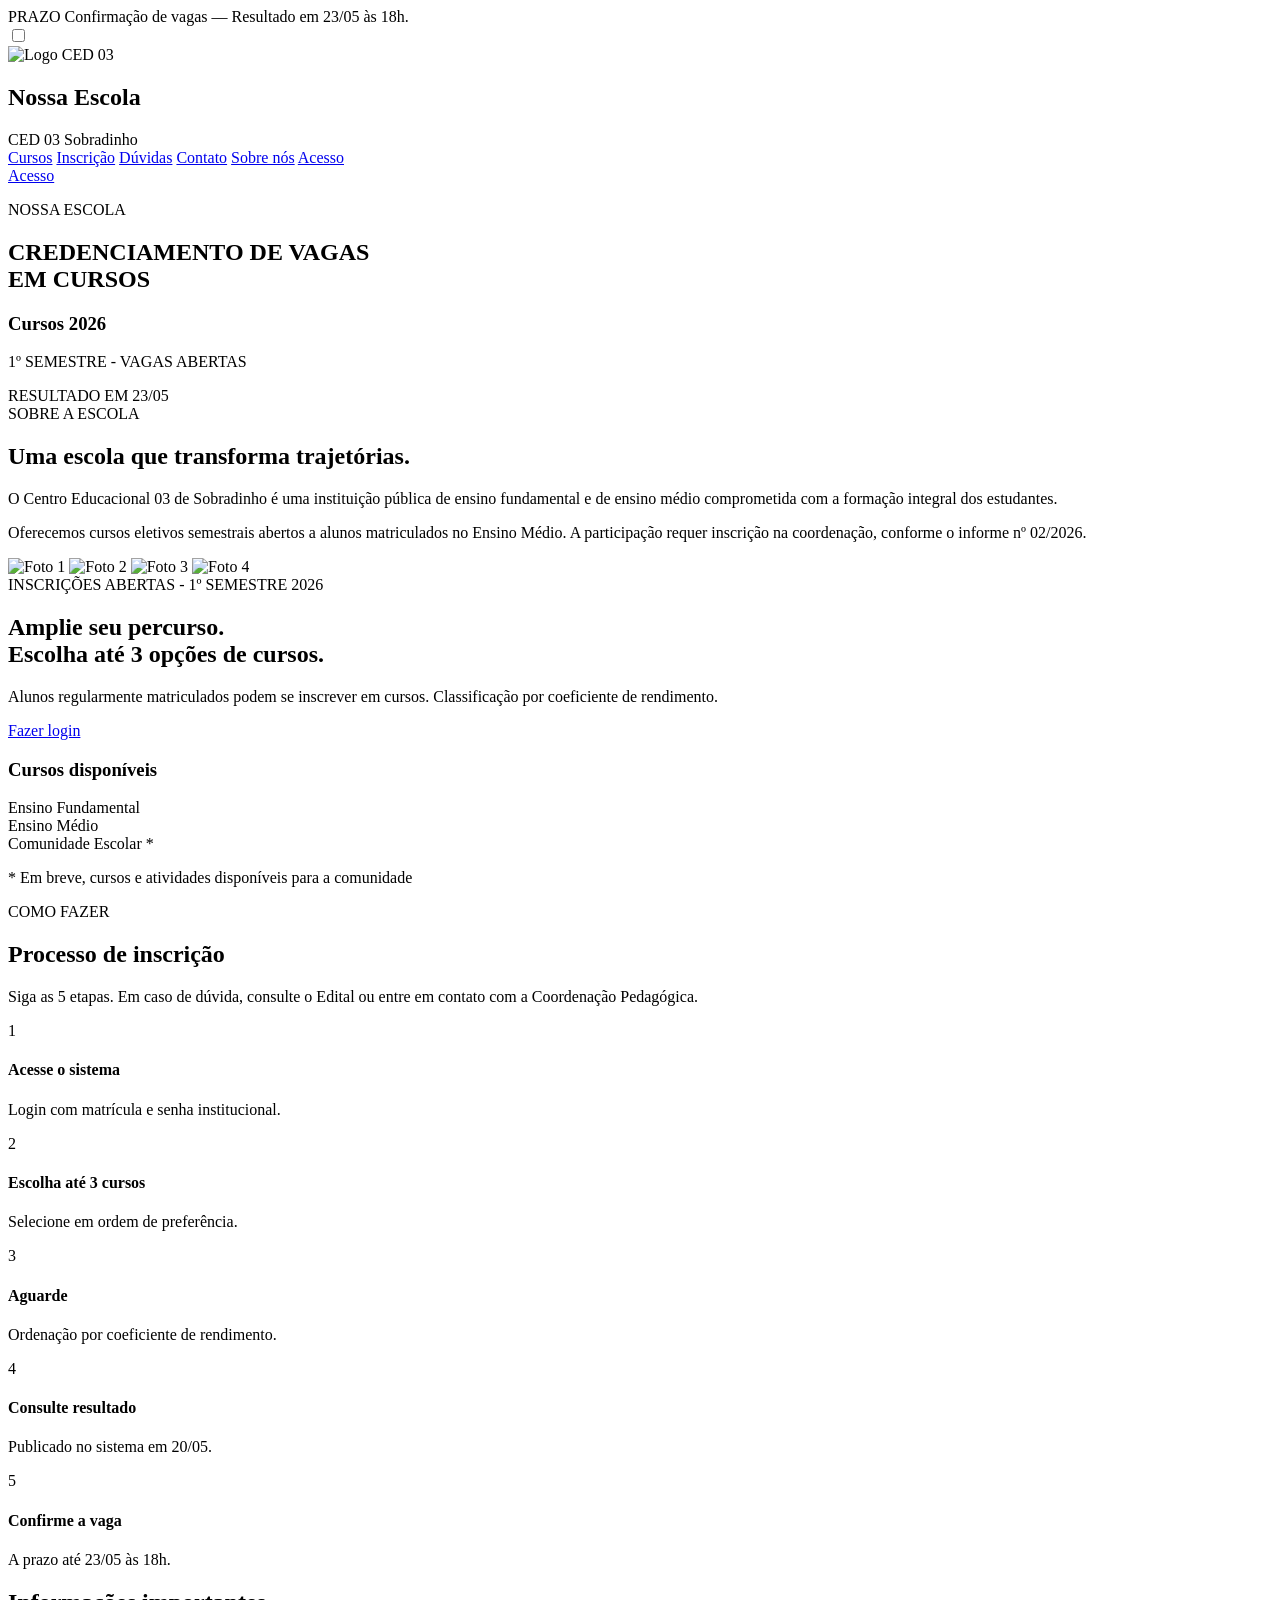
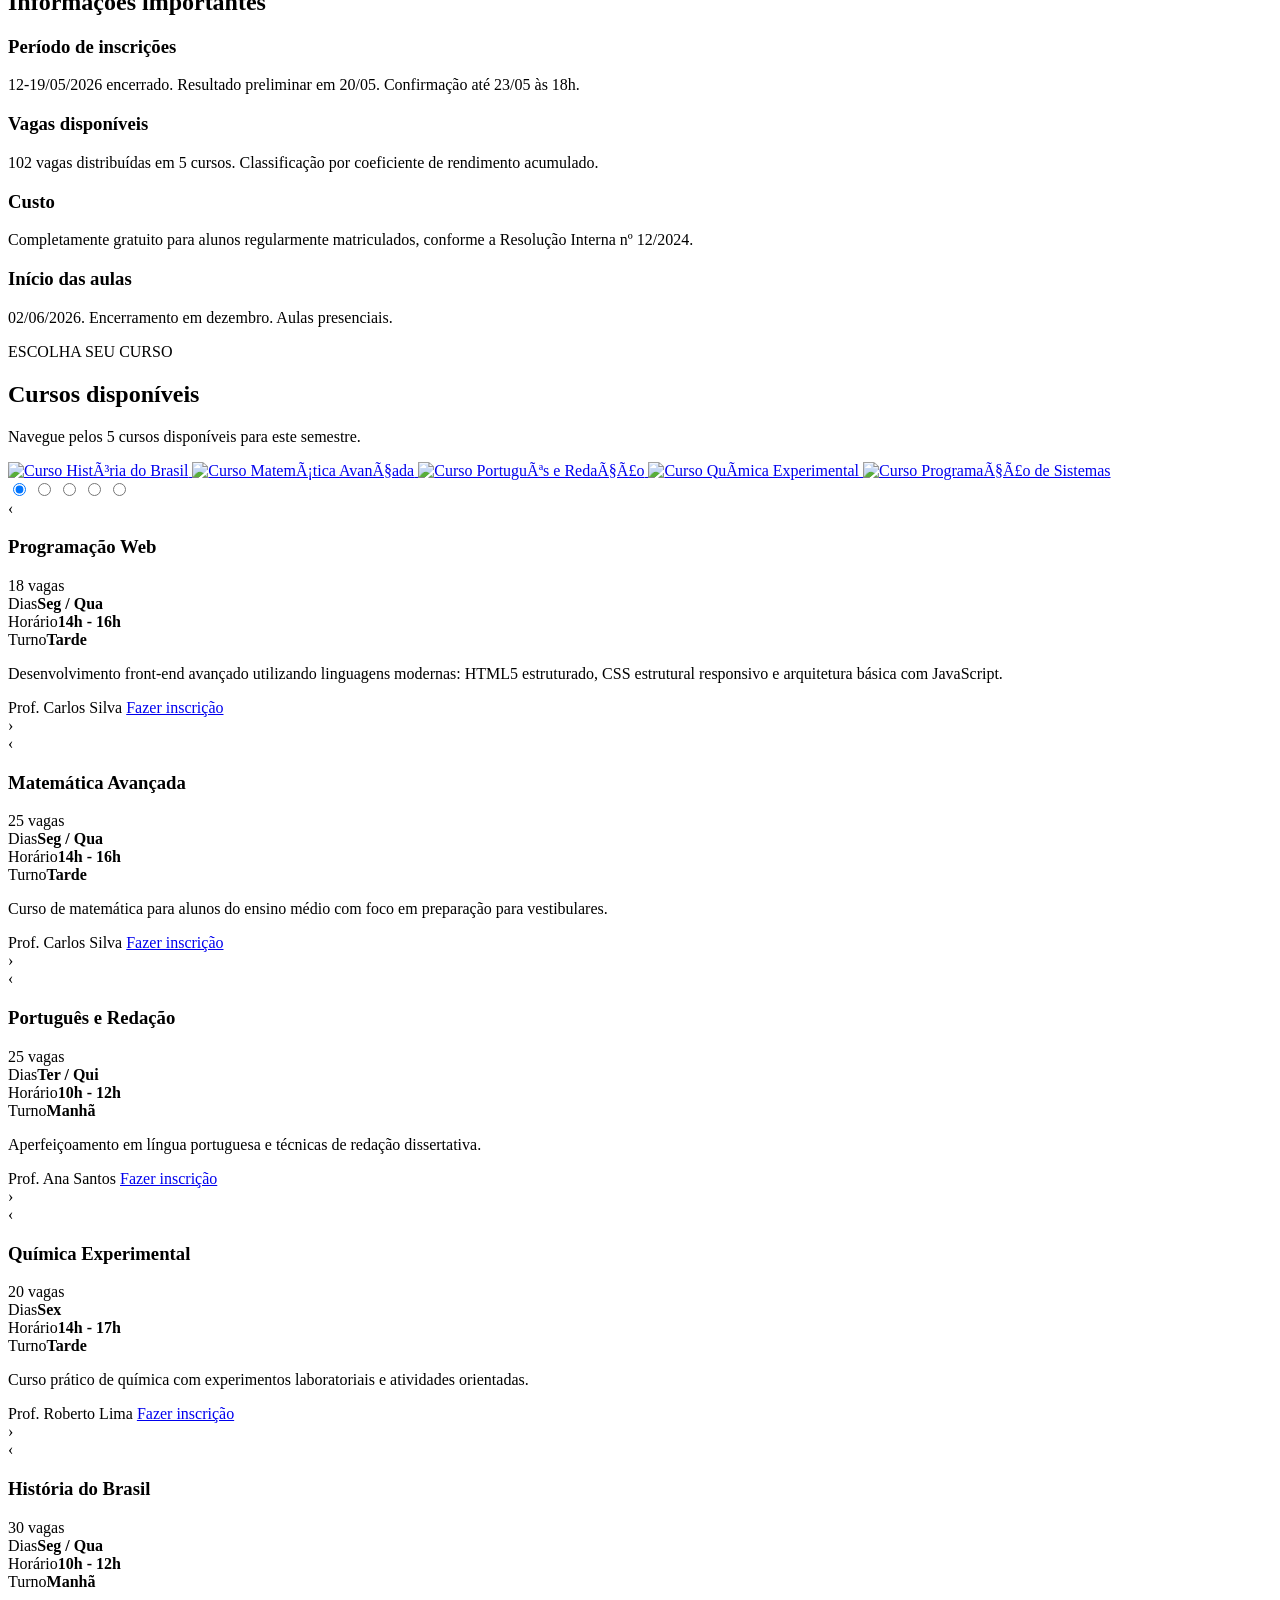
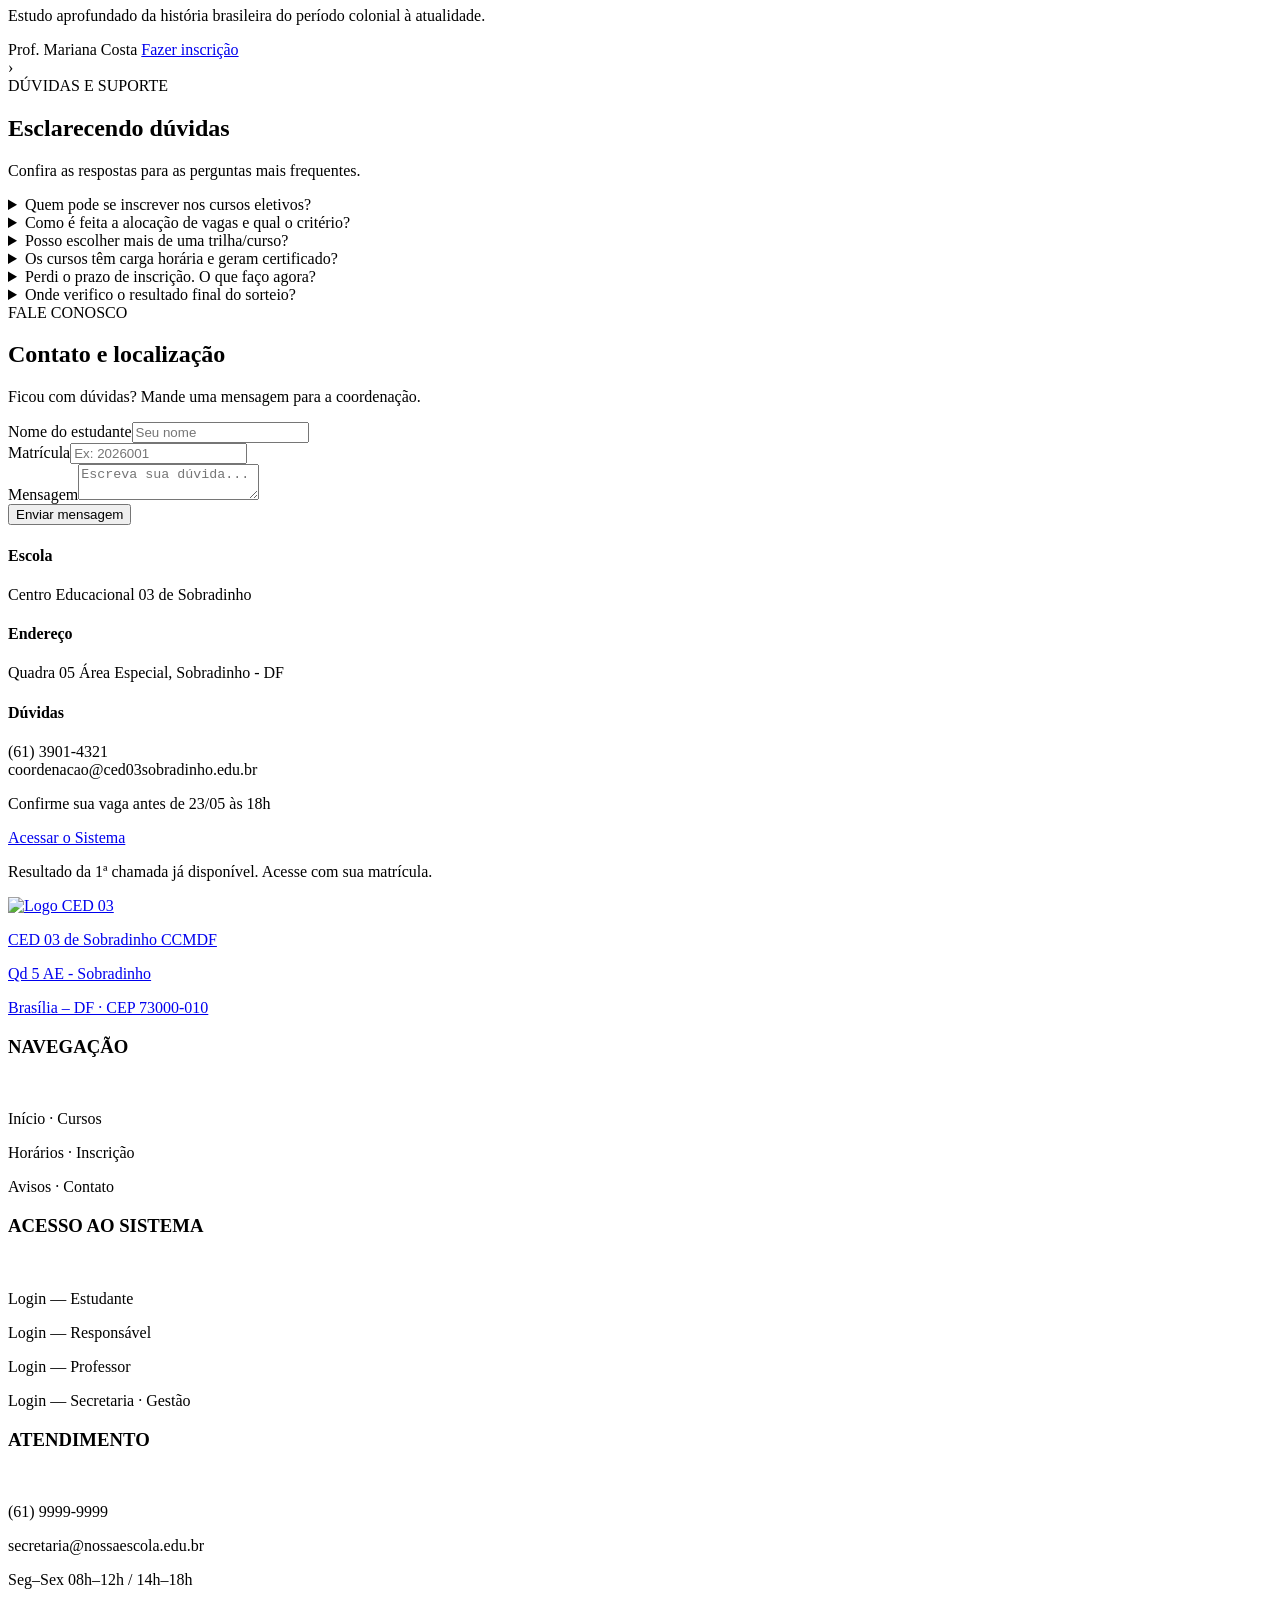
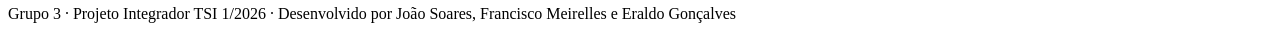
==== index.html @ 94542deb "Add files via upload" ====
<!DOCTYPE html>
<html lang="pt-br">
<head>
    <meta charset="UTF-8">
    <meta name="viewport" content="width=device-width, initial-scale=1.0">
    <meta name="author" content="PI 2026 - GRUPO 03">
    <meta name="description"  content="Sistema de gerenciamento de vagas e cursos">
    <title>Nossa Escola</title>
    <link rel="stylesheet" href="css/style.css">
    
</head>

<body>
    <div id="alerta-topo">
        <span class="aviso-prazo">PRAZO</span>
        <span class="texto-alerta">Confirmação de vagas — Resultado em 23/05 às 18h.</span>
    </div>

    <header>
        <nav class="nav-principal">
            <input type="checkbox" id="check-menu" class="menu-check">
            <div class="logo">
                <img src="IMG/LOGO.png" alt="Logo CED 03" class="logo-img">
                <div class="logo-texto">
                    <h1>Nossa Escola</h1>
                    <span>CED 03 Sobradinho</span>
                </div>
            </div>
            <div id="menu-principal" class="menu">
                <a href="#cursos">Cursos</a>
                <a href="#inscricao">Inscrição</a>
                <a href="#duvidas">Dúvidas</a>
                <a href="#contato">Contato</a>
                <a href="#sobre">Sobre nós</a>
                <a href="login.html" class="btn btn-primario btn-acesso-mobile">Acesso</a>
            </div>
            <div class="acoes-menu">
                <a href="login.html" class="btn btn-primario btn-acesso">Acesso</a>
                <label for="check-menu" id="botao-menu" aria-label="Abrir menu"><span></span></label>
            </div>
        </nav>
    </header>

    <section id="hero">
        <div class="container text-center">
            <p class="hero-subtitulo">NOSSA ESCOLA</p>
            <h2 class="hero-titulo">CREDENCIAMENTO DE VAGAS<br>EM CURSOS</h2>
            <div class="hero-card">
                <h3>Cursos 2026</h3>
                <p>1º SEMESTRE - VAGAS ABERTAS</p>
                <span class="hero-card-destaque">RESULTADO EM 23/05</span>
            </div>
        </div>
    </section>

    <main id="sobre" class="secao-padrao">
        <div class="container sobre-container">
            <div class="sobre-texto">
                <span class="tagline-azul">SOBRE A ESCOLA</span>
                <h2 class="titulo-secao">Uma escola que transforma <span class="azul-titulo">trajetórias.</span></h2>
                <p class="subtexto-secao">
                    O Centro Educacional 03 de Sobradinho é uma instituição pública de ensino fundamental 
                    e de ensino médio comprometida com a formação integral dos estudantes.
                </p>
                <p class="subtexto-secao">
                    Oferecemos cursos eletivos semestrais abertos a alunos matriculados no Ensino Médio. 
                    A participação requer inscrição na coordenação, conforme o informe nº 02/2026.
                </p>
            </div>
            <div class="sobre-carrossel">
                <div class="carrossel-container">
                    <img src="IMG/MAIN-1.jpg" alt="Foto 1" class="carrossel-foto ativo">
                    <img src="IMG/MAIN-2.jpg" alt="Foto 2" class="carrossel-foto">
                    <img src="IMG/MAIN-3.jpg" alt="Foto 3" class="carrossel-foto">
                    <img src="IMG/MAIN-4.jpg" alt="Foto 4" class="carrossel-foto">
                </div>
            </div>
        </div>
    </main>

   <section id="inscricao" class="secao-padrao inscricao-bloco">
        <div class="container text-center">
            
            <span class="tagline-centro">INSCRIÇÕES ABERTAS - 1º SEMESTRE 2026</span>
            <h2 class="titulo-secao">Amplie seu <span class="azul-titulo">percurso.</span><br>Escolha até 3 opções de cursos.</h2>
            <p class="subtexto-secao inscricao-texto">Alunos regularmente matriculados podem se inscrever em cursos. Classificação por coeficiente de rendimento.</p>
            
            <a href="login.html" class="btn btn-primario btn-chamada">Fazer login</a>

            <h3 class="titulo-menor">Cursos disponíveis</h3>

            <div class="mini-cursos">
                <article class="mini-card">
                    <span>Ensino Fundamental</span>
                    <img src="IMG/icon-livro-dark.svg" alt="">
                </article>
                <article class="mini-card">
                    <span>Ensino Médio</span>
                    <img src="IMG/icon-atomo-dark.svg" alt="">
                </article>
                <article class="mini-card">
                    <span>Comunidade Escolar *</span>
                    <img src="IMG/icon-grupo-dark.svg" alt="">
                </article>
            </div>

            <p class="nota-mini">* Em breve, cursos e atividades disponíveis para a comunidade</p>
        </div>
    </section>

    <section class="secao-padrao processo-bloco">
        <div class="container">
            <span class="tagline-azul">COMO FAZER</span>
            <h2 class="titulo-secao">Processo de <span class="azul-titulo">inscrição</span></h2>
            <p class="subtexto-secao processo-texto">Siga as 5 etapas. Em caso de dúvida, consulte o Edital ou entre em contato com a Coordenação Pedagógica.</p>

            <div class="grid-cards cards-esquerda">
                <div class="card-padrao">
                    <div class="numero-passo">1</div>
                    <h4>Acesse o sistema</h4>
                    <p>Login com matrícula e senha institucional.</p>
                </div>
                
                <div class="card-padrao">
                    <div class="numero-passo">2</div>
                    <h4>Escolha até 3 cursos</h4>
                    <p>Selecione em ordem de preferência.</p>
                </div>
                
                <div class="card-padrao">
                    <div class="numero-passo">3</div>
                    <h4>Aguarde</h4>
                    <p>Ordenação por coeficiente de rendimento.</p>
                </div>
                
                <div class="card-padrao">
                    <div class="numero-passo">4</div>
                    <h4>Consulte resultado</h4>
                    <p>Publicado no sistema em 20/05.</p>
                </div>
                
                <div class="card-padrao passo-destaque">
                    <div class="numero-passo">5</div>
                    <h4>Confirme a vaga</h4>
                    <p>A prazo até 23/05 às 18h.</p>
                </div>
            </div>
        </div>
    </section>

    <section class="info-importante">
        <div class="container">
            <h2 class="titulo-info">Informações importantes</h2>
            <div class="info-grid">
                <article class="info-card">
                    <h3>Período de inscrições</h3>
                    <p>12-19/05/2026 encerrado. Resultado preliminar em 20/05. Confirmação até 23/05 às 18h.</p>
                </article>
                <article class="info-card">
                    <h3>Vagas disponíveis</h3>
                    <p>102 vagas distribuídas em 5 cursos. Classificação por coeficiente de rendimento acumulado.</p>
                </article>
                <article class="info-card">
                    <h3>Custo</h3>
                    <p>Completamente gratuito para alunos regularmente matriculados, conforme a Resolução Interna nº 12/2024.</p>
                </article>
                <article class="info-card">
                    <h3>Início das aulas</h3>
                    <p>02/06/2026. Encerramento em dezembro. Aulas presenciais.</p>
                </article>
            </div>
        </div>
    </section>

    <section id="cursos" class="secao-padrao">
        <div class="container">
            <span class="tagline-azul">ESCOLHA SEU CURSO</span>
            <h2 class="titulo-secao">Cursos <span class="azul-titulo">disponíveis</span></h2>
            <p class="subtexto-secao">Navegue pelos 5 cursos disponíveis para este semestre.</p>

            <div class="cursos-vitrine" aria-label="Cursos disponÃ­veis">
                <a class="curso-vitrine-card" href="login.html" aria-label="Inscrever-se em HistÃ³ria do Brasil">
                    <img src="IMG/curso1-m2.png" alt="Curso HistÃ³ria do Brasil">
                </a>
                <a class="curso-vitrine-card" href="login.html" aria-label="Inscrever-se em MatemÃ¡tica AvanÃ§ada">
                    <img src="IMG/curso2-m2.png" alt="Curso MatemÃ¡tica AvanÃ§ada">
                </a>
                <a class="curso-vitrine-card" href="login.html" aria-label="Inscrever-se em PortuguÃªs e RedaÃ§Ã£o">
                    <img src="IMG/curso3-m2.png" alt="Curso PortuguÃªs e RedaÃ§Ã£o">
                </a>
                <a class="curso-vitrine-card" href="login.html" aria-label="Inscrever-se em QuÃ­mica Experimental">
                    <img src="IMG/curso4-m2.png" alt="Curso QuÃ­mica Experimental">
                </a>
                <a class="curso-vitrine-card" href="login.html" aria-label="Inscrever-se em ProgramaÃ§Ã£o de Sistemas">
                    <img src="IMG/curso5-m2.png" alt="Curso ProgramaÃ§Ã£o de Sistemas">
                </a>
            </div>

            <div class="css-carousel">
                <input type="radio" name="slider" id="slide-1" checked>
                <input type="radio" name="slider" id="slide-2">
                <input type="radio" name="slider" id="slide-3">
                <input type="radio" name="slider" id="slide-4">
                <input type="radio" name="slider" id="slide-5">

                <div class="carousel-cards">
                    
                    <div class="card-wrapper">
                        <label for="slide-5" class="btn-seta" aria-label="Curso anterior">‹</label>
                        <div class="card-detalhe-curso">
                            <div class="card-topo-curso">
                                <h3>Programação Web</h3>
                                <span class="vagas-badge">18 vagas</span>
                            </div>
                            <div class="card-grid-info">
                                <div class="info-item"><span>Dias</span><strong>Seg / Qua</strong></div>
                                <div class="info-item"><span>Horário</span><strong>14h - 16h</strong></div>
                                <div class="info-item"><span>Turno</span><strong>Tarde</strong></div>
                            </div>
                            <p class="card-descricao">Desenvolvimento front-end avançado utilizando linguagens modernas: HTML5 estruturado, CSS estrutural responsivo e arquitetura básica com JavaScript.</p>
                            <div class="card-rodape-curso">
                                <span class="prof-info">Prof. Carlos Silva</span>
                                <a href="login.html" class="btn btn-primario">Fazer inscrição</a>
                            </div>
                        </div>
                        <label for="slide-2" class="btn-seta" aria-label="Proximo curso">›</label>
                    </div>

                    <div class="card-wrapper">
                        <label for="slide-1" class="btn-seta" aria-label="Curso anterior">‹</label>
                        <div class="card-detalhe-curso">
                            <div class="card-topo-curso">
                                <h3>Matemática Avançada</h3>
                                <span class="vagas-badge">25 vagas</span>
                            </div>
                            <div class="card-grid-info">
                                <div class="info-item"><span>Dias</span><strong>Seg / Qua</strong></div>
                                <div class="info-item"><span>Horário</span><strong>14h - 16h</strong></div>
                                <div class="info-item"><span>Turno</span><strong>Tarde</strong></div>
                            </div>
                            <p class="card-descricao">Curso de matemática para alunos do ensino médio com foco em preparação para vestibulares.</p>
                            <div class="card-rodape-curso">
                                <span class="prof-info">Prof. Carlos Silva</span>
                                <a href="login.html" class="btn btn-primario">Fazer inscrição</a>
                            </div>
                        </div>
                        <label for="slide-3" class="btn-seta" aria-label="Proximo curso">›</label>
                    </div>

                    <div class="card-wrapper">
                        <label for="slide-2" class="btn-seta" aria-label="Curso anterior">‹</label>
                        <div class="card-detalhe-curso">
                            <div class="card-topo-curso">
                                <h3>Português e Redação</h3>
                                <span class="vagas-badge">25 vagas</span>
                            </div>
                            <div class="card-grid-info">
                                <div class="info-item"><span>Dias</span><strong>Ter / Qui</strong></div>
                                <div class="info-item"><span>Horário</span><strong>10h - 12h</strong></div>
                                <div class="info-item"><span>Turno</span><strong>Manhã</strong></div>
                            </div>
                            <p class="card-descricao">Aperfeiçoamento em língua portuguesa e técnicas de redação dissertativa.</p>
                            <div class="card-rodape-curso">
                                <span class="prof-info">Prof. Ana Santos</span>
                                <a href="login.html" class="btn btn-primario">Fazer inscrição</a>
                            </div>
                        </div>
                        <label for="slide-4" class="btn-seta" aria-label="Proximo curso">›</label>
                    </div>

                    <div class="card-wrapper">
                        <label for="slide-3" class="btn-seta" aria-label="Curso anterior">‹</label>
                        <div class="card-detalhe-curso">
                            <div class="card-topo-curso">
                                <h3>Química Experimental</h3>
                                <span class="vagas-badge">20 vagas</span>
                            </div>
                            <div class="card-grid-info">
                                <div class="info-item"><span>Dias</span><strong>Sex</strong></div>
                                <div class="info-item"><span>Horário</span><strong>14h - 17h</strong></div>
                                <div class="info-item"><span>Turno</span><strong>Tarde</strong></div>
                            </div>
                            <p class="card-descricao">Curso prático de química com experimentos laboratoriais e atividades orientadas.</p>
                            <div class="card-rodape-curso">
                                <span class="prof-info">Prof. Roberto Lima</span>
                                <a href="login.html" class="btn btn-primario">Fazer inscrição</a>
                            </div>
                        </div>
                        <label for="slide-5" class="btn-seta" aria-label="Proximo curso">›</label>
                    </div>

                    <div class="card-wrapper">
                        <label for="slide-4" class="btn-seta" aria-label="Curso anterior">‹</label>
                        <div class="card-detalhe-curso">
                            <div class="card-topo-curso">
                                <h3>História do Brasil</h3>
                                <span class="vagas-badge">30 vagas</span>
                            </div>
                            <div class="card-grid-info">
                                <div class="info-item"><span>Dias</span><strong>Seg / Qua</strong></div>
                                <div class="info-item"><span>Horário</span><strong>10h - 12h</strong></div>
                                <div class="info-item"><span>Turno</span><strong>Manhã</strong></div>
                            </div>
                            <p class="card-descricao">Estudo aprofundado da história brasileira do período colonial à atualidade.</p>
                            <div class="card-rodape-curso">
                                <span class="prof-info">Prof. Mariana Costa</span>
                                <a href="login.html" class="btn btn-primario">Fazer inscrição</a>
                            </div>
                        </div>
                        <label for="slide-1" class="btn-seta" aria-label="Proximo curso">›</label>
                    </div>

                </div>
                
                <div class="cursos-dots">
                    <label for="slide-1" class="dot"></label>
                    <label for="slide-2" class="dot"></label>
                    <label for="slide-3" class="dot"></label>
                    <label for="slide-4" class="dot"></label>
                    <label for="slide-5" class="dot"></label>
                </div>
            </div>
        </div>
    </section>

    <section id="duvidas" class="secao-padrao bg-claro2">
        <div class="container-sm">
            <span class="tagline-azul">DÚVIDAS E SUPORTE</span>
            <h2 class="titulo-secao">Esclarecendo <span class="azul-titulo">dúvidas</span></h2>
            <p class="subtexto-secao">Confira as respostas para as perguntas mais frequentes.</p>

            <div class="sanfona-container">
                <details class="sanfona-item">
                    <summary class="sanfona-pergunta">Quem pode se inscrever nos cursos eletivos?</summary>
                    <p class="sanfona-resposta">Apenas alunos regularmente matriculados no Ensino Médio da nossa escola. Estudantes do Ensino Fundamental ou de outras instituições não são elegíveis nesta fase do edital.</p>
                </details>

                <details class="sanfona-item">
                    <summary class="sanfona-pergunta">Como é feita a alocação de vagas e qual o critério?</summary>
                    <p class="sanfona-resposta">A alocação prioriza a ordem de interesse e o rendimento escolar. Caso o número de inscritos supere as vagas de uma turma, o desempate será realizado através de um sorteio eletrônico auditável e transparente.</p>
                </details>

                <details class="sanfona-item">
                    <summary class="sanfona-pergunta">Posso escolher mais de uma trilha/curso?</summary>
                    <p class="sanfona-resposta">Sim. O sistema permite que você selecione até 3 opções distintas, classificando-as em 1ª, 2ª e 3ª opção. Isso aumenta significativamente suas chances de alocação caso sua primeira escolha atinja a capacidade máxima.</p>
                </details>

                <details class="sanfona-item">
                    <summary class="sanfona-pergunta">Os cursos têm carga horária e geram certificado?</summary>
                    <p class="sanfona-resposta">Sim, todos os cursos ofertados possuem carga horária registrada. O certificado será emitido ao final do semestre e anexado ao histórico escolar, exigindo frequência mínima de 75% e nota média superior a 5,0.</p>
                </details>

                <details class="sanfona-item">
                    <summary class="sanfona-pergunta">Perdi o prazo de inscrição. O que faço agora?</summary>
                    <p class="sanfona-resposta">As inscrições fora do prazo estipulado no Edital nº 02/2026 só poderão ser realizadas diretamente na Secretaria da escola, mediante abertura de requerimento e análise da existência de vagas residuais.</p>
                </details>

                <details class="sanfona-item">
                    <summary class="sanfona-pergunta">Onde verifico o resultado final do sorteio?</summary>
                    <p class="sanfona-resposta">O resultado oficial será publicado neste mesmo portal no dia 23/05 às 18h. Você poderá realizar o login no sistema com sua matrícula para verificar em qual curso foi alocado.</p>
                </details>
            </div>
        </div>
    </section>

    <section id="contato" class="secao-padrao">
        <div class="container contato-layout">
            <div class="contato-form-area">
                <span class="tagline-azul">FALE CONOSCO</span>
                <h2 class="titulo-secao">Contato e <span class="azul-titulo">localização</span></h2>
                <p class="subtexto-secao">Ficou com dúvidas? Mande uma mensagem para a coordenação.</p>

                <form class="form-contato">
                    <div class="form-linha">
                        <div class="form-grupo"><label>Nome do estudante</label><input type="text" placeholder="Seu nome"></div>
                        <div class="form-grupo"><label>Matrícula</label><input type="text" placeholder="Ex: 2026001"></div>
                    </div>
                    <div class="form-grupo"><label>Mensagem</label><textarea placeholder="Escreva sua dúvida..."></textarea></div>
                    <button type="button" class="btn btn-primario btn-enviar">Enviar mensagem</button>
                </form>
            </div>

            <div class="contato-info-area">
                <div class="info-bloco"><h4>Escola</h4><p>Centro Educacional 03 de Sobradinho</p></div>
                <div class="info-bloco"><h4>Endereço</h4><p>Quadra 05 Área Especial, Sobradinho - DF</p></div>
                <div class="info-bloco"><h4>Dúvidas</h4><p>(61) 3901-4321<br>coordenacao@ced03sobradinho.edu.br</p></div>
            </div>
        </div>
    </section>

  

     <footer>
        <div class="pre-rodape">
            <p class="p-confirme">Confirme sua vaga antes de 23/05 às 18h</p>
            <a class="btn-sistema" href="login.html">Acessar o Sistema</a>
            <p class="p-resultado">Resultado da 1ª chamada já disponível. Acesse com sua matrícula.</p>
        </div>

        <div class="container-grid">
            <div class="item">
                <a href="#" class="link-rodape">
                    <img src="IMG/LOGO.png" alt="Logo CED 03">
                    <p>CED 03 de Sobradinho CCMDF</p>
                    <p>Qd 5 AE - Sobradinho</p>
                    <p>Brasília – DF · CEP 73000-010</p>
                </a>
            </div>
            <div class="item">
                <h3>NAVEGAÇÃO</h3><br>
                <p>Início · Cursos</p> 
                <p>Horários · Inscrição</p>
                <p>Avisos · Contato</p>
            </div>
            <div class="item">
                <h3>ACESSO AO SISTEMA</h3><br>
                <p>Login — Estudante</p>
                <p>Login — Responsável</p>
                <p>Login — Professor</p>
                <p>Login — Secretaria · Gestão</p>
            </div>
            <div class="item">
                <h3>ATENDIMENTO</h3><br>
                <p>(61) 9999-9999</p>
                <p>secretaria@nossaescola.edu.br</p>
                <p>Seg–Sex 08h–12h / 14h–18h</p>
            </div>
        </div>

        <div class="pos-rodape">
            <p>Grupo 3 · Projeto Integrador TSI 1/2026 · Desenvolvido por João Soares, Francisco Meirelles e Eraldo Gonçalves</p>
        </div>
    </footer>

    
    
</body>

</html>
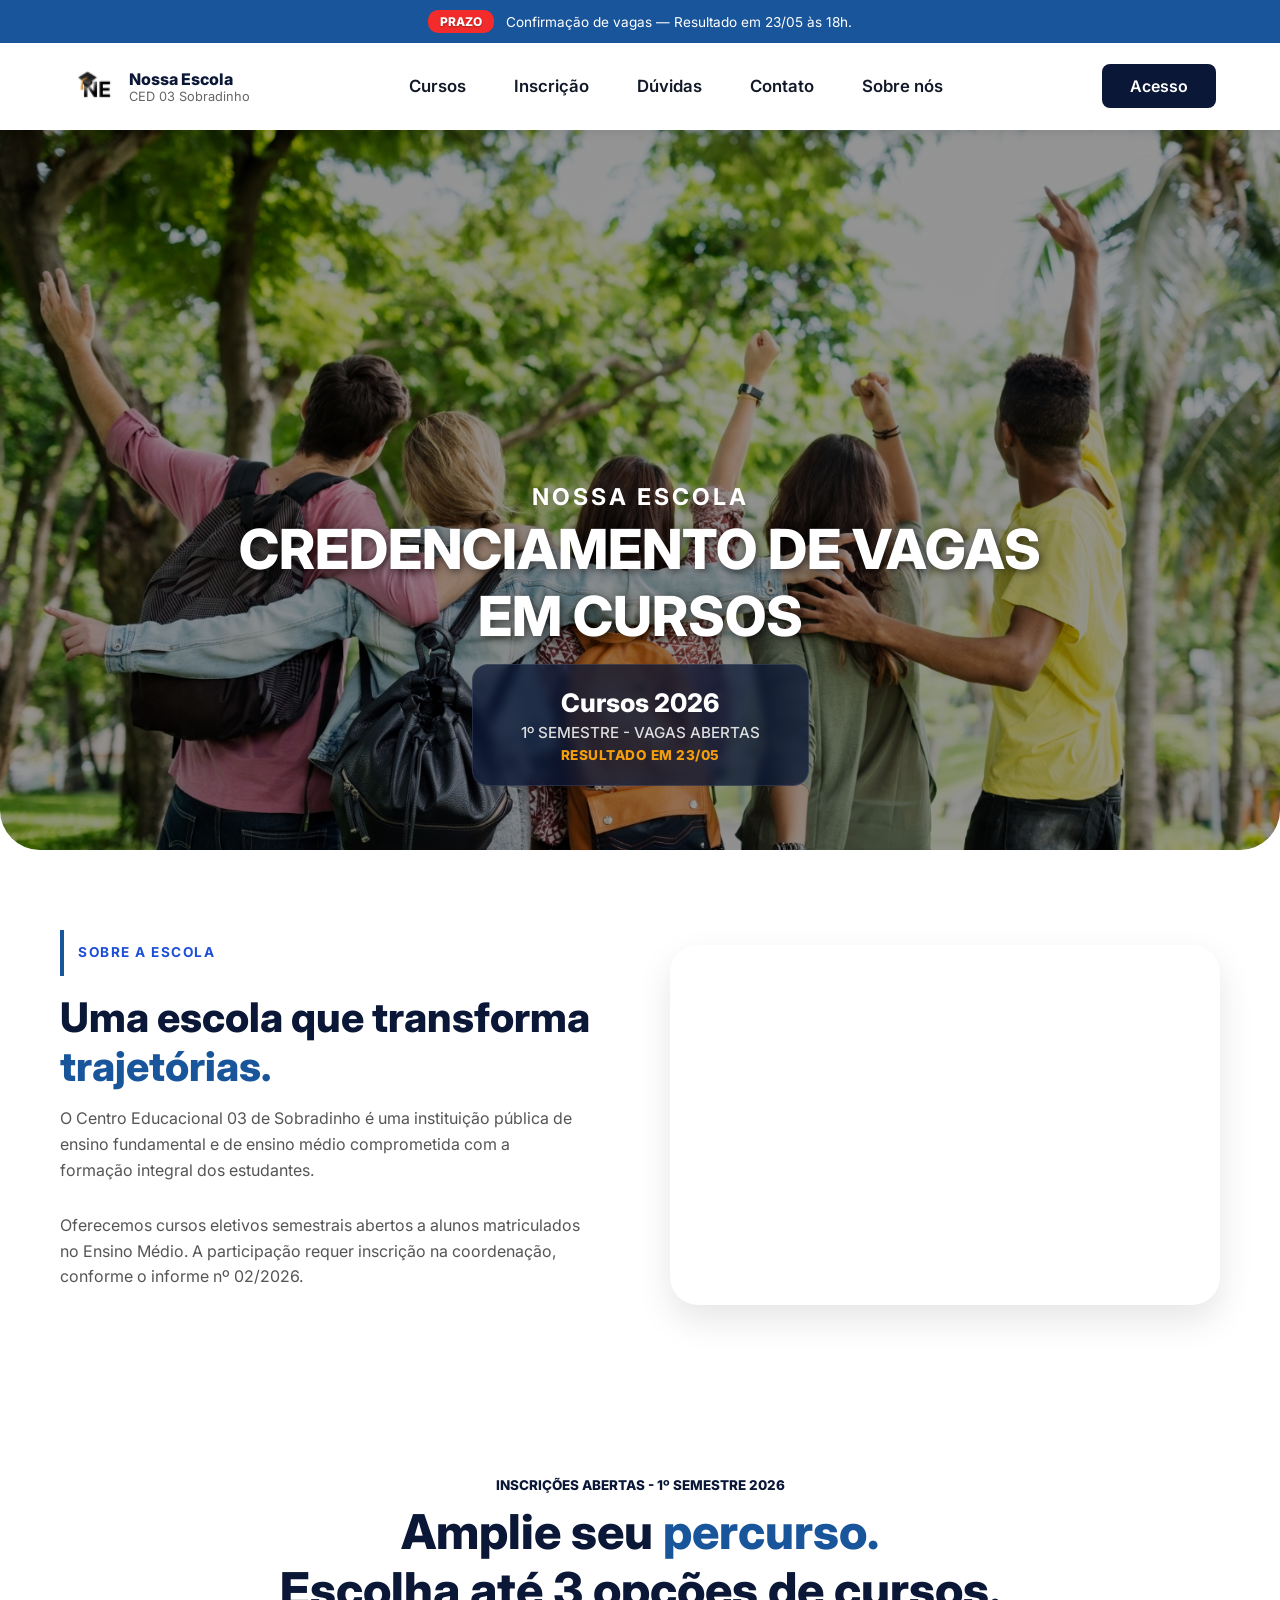
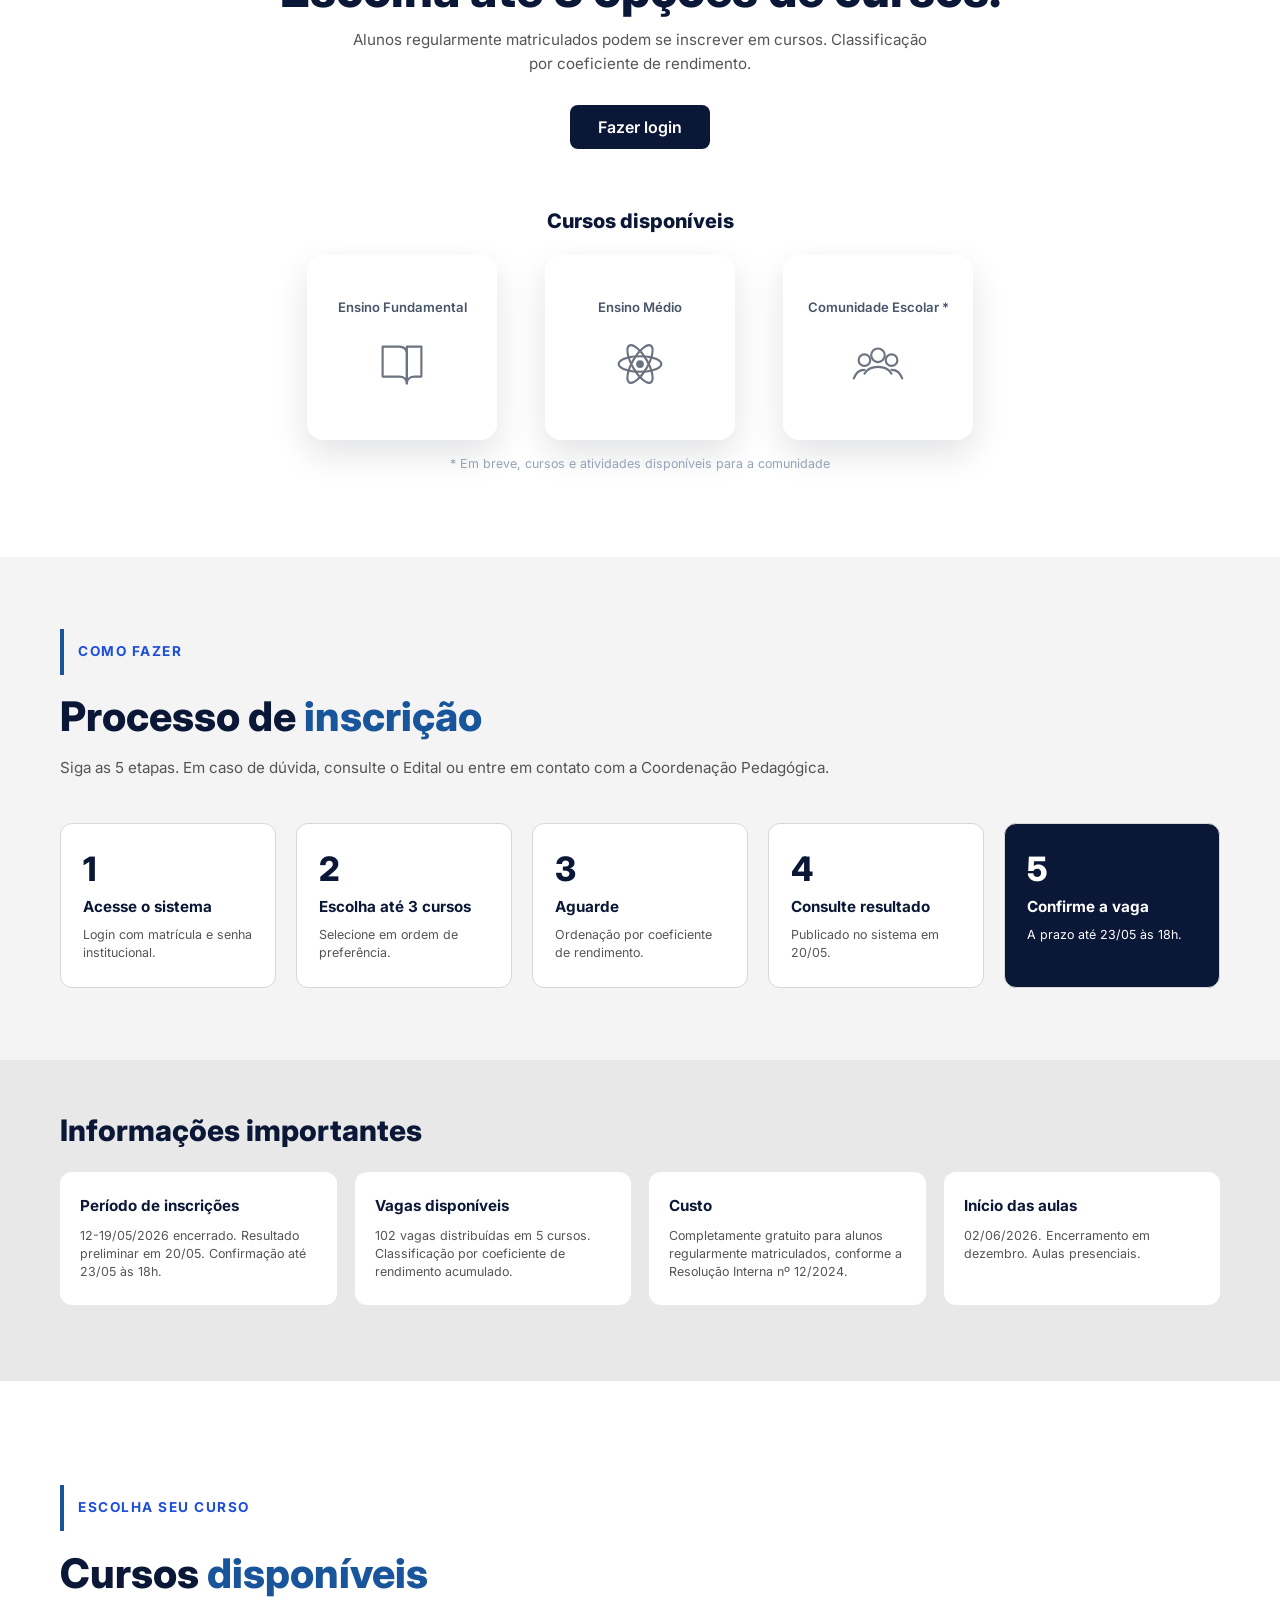
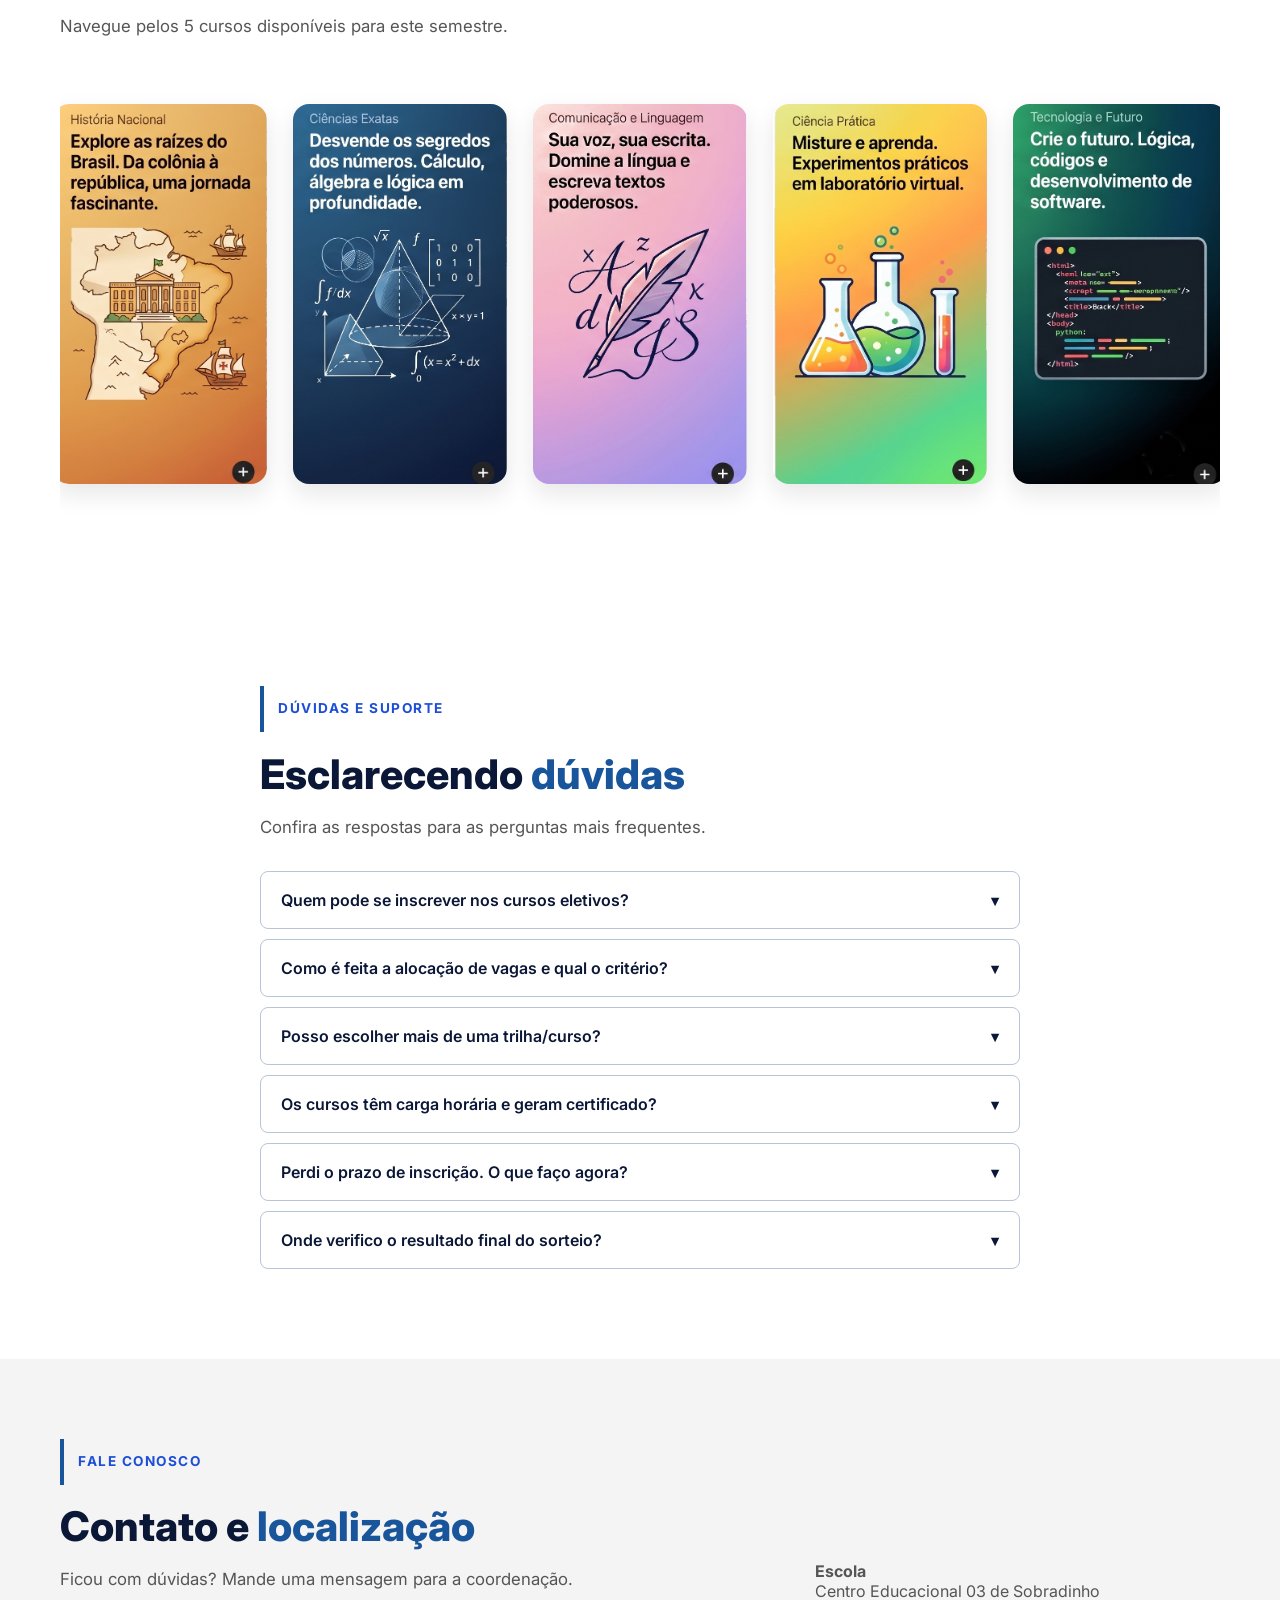
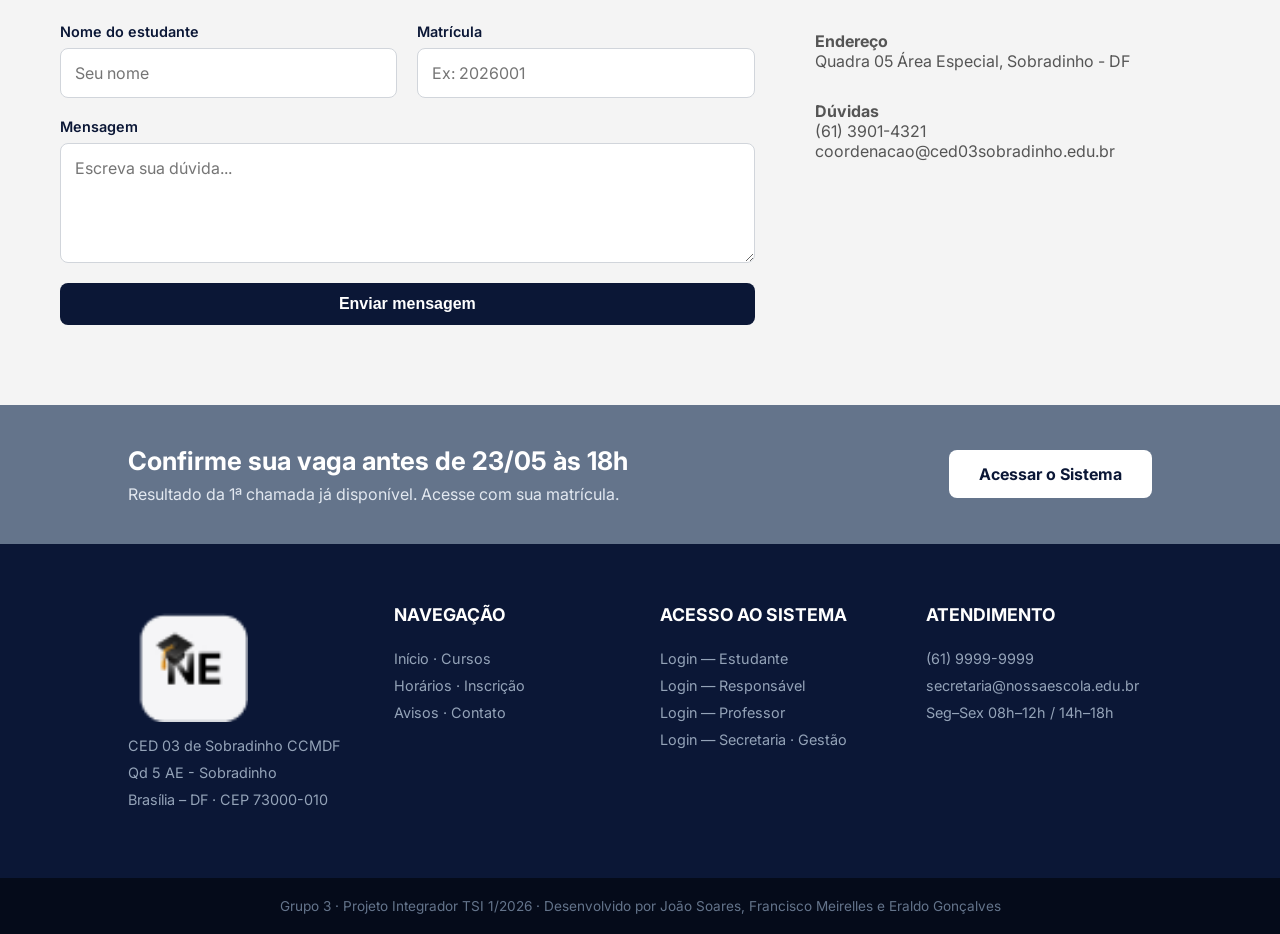
==== commit cb130882: "Update index.html" ====
--- a/index.html
+++ b/index.html
@@ -6,7 +6,7 @@
     <meta name="author" content="PI 2026 - GRUPO 03">
     <meta name="description"  content="Sistema de gerenciamento de vagas e cursos">
     <title>Nossa Escola</title>
-    <link rel="stylesheet" href="css/style.css">
+    <link rel="stylesheet" href="CSS/style.css">
     
 </head>
 
--- a/CSS/style.css
+++ b/CSS/style.css
@@ -0,0 +1,2034 @@
+@import url('https://fonts.googleapis.com/css2?family=Inter:wght@400;500;600;700&display=swap');
+
+:root {
+    --azul: #0b1736;
+    --azul-vivo: #3b82f6;
+    --texto: #555555;
+    --texto-fraco: #64748b;
+    --fundo: #f7f7f8;
+    --borda: #d1d5db;
+    --raio: 12px;
+    --sombra: 0 8px 24px rgba(0, 0, 0, 0.10);
+}
+
+* {
+    margin: 0;
+    padding: 0;
+    box-sizing: border-box;
+}
+
+html {
+    scroll-behavior: smooth;
+}
+
+body {
+    font-family: 'Inter', sans-serif;
+    background-color: #ffffff;
+    color: #555555;
+}
+
+a {
+    text-decoration: none;
+    color: inherit;
+}
+
+.container {
+    max-width: 1200px;
+    margin: 0 auto;
+    padding: 0 20px;
+    width: 100%;
+}
+
+.container-sm {
+    max-width: 800px;
+    margin: 0 auto;
+    padding: 0 20px;
+    width: 100%;
+}
+
+.secao-padrao {
+    padding: 80px 0;
+}
+
+.bg-claro {
+    background-color: #cfe2f3;
+}
+
+.bg-claro2 {
+    background-color: #ffffff;
+}
+
+
+.text-center {
+    text-align: center;
+}
+
+.titulo-secao {
+    font-size: 2.55rem;
+    color: #0b1736;
+    font-weight: 800;
+    margin-bottom: 15px;
+    line-height: 1.2;
+}
+
+.azul-titulo {
+    color: #19559b;
+}
+
+@keyframes alertaDesce {
+    0% {
+        transform: translateY(-100%);
+        background-color: #8c98a2;
+    }
+    65% {
+        transform: translateY(0);
+        background-color: #8c98a2;
+    }
+    100% {
+        transform: translateY(0);
+        background-color: #19559b;
+    }
+}
+
+@keyframes piscaPrazo {
+    0%, 100% {
+        opacity: 1;
+        box-shadow: 0 2px 8px rgba(244, 43, 43, 0.25);
+    }
+    50% {
+        opacity: 0.72;
+        box-shadow: 0 4px 14px rgba(244, 43, 43, 0.45);
+    }
+}
+
+@keyframes heroEntra {
+    from {
+        opacity: 0;
+        transform: translateY(44px);
+    }
+    to {
+        opacity: 1;
+        transform: translateY(0);
+    }
+}
+
+.subtexto-secao {
+    font-size: 1.05rem;
+    color: #555555;
+    margin-bottom: 30px;
+    line-height: 1.6;
+}
+
+.tagline-azul {
+    font-size: 0.85rem;
+    font-weight: 700;
+    color: #1d4ed8;
+    letter-spacing: 1.5px;
+    text-transform: uppercase;
+    border-left: 4px solid #19559b;
+    padding: 16px 0 16px 14px;
+    margin-bottom: 18px;
+    display: inline-block;
+    line-height: 1;
+}
+
+.tagline-centro {
+    display: inline-block;
+    color: #0b1736;
+    font-size: 0.84rem;
+    font-weight: 800;
+    text-transform: uppercase;
+    margin-bottom: 10px;
+}
+
+@keyframes secaoLateral {
+    from {
+        transform: translateX(-72px);
+    }
+    to {
+        transform: translateX(0);
+    }
+}
+
+@keyframes secaoLateralTitulo {
+    from {
+        transform: translateX(-54px);
+    }
+    to {
+        transform: translateX(0);
+    }
+}
+
+@supports (animation-timeline: view()) {
+    .secao-padrao .tagline-azul,
+    .secao-padrao .tagline-centro {
+        animation-name: secaoLateral;
+        animation-duration: 1s;
+        animation-timing-function: cubic-bezier(0.2, 0.8, 0.2, 1);
+        animation-fill-mode: both;
+        animation-timeline: view();
+        animation-range: entry 0% cover 34%;
+        will-change: transform;
+    }
+
+    .secao-padrao .titulo-secao,
+    .info-importante .titulo-info {
+        animation-name: secaoLateralTitulo;
+        animation-duration: 1s;
+        animation-timing-function: cubic-bezier(0.2, 0.8, 0.2, 1);
+        animation-fill-mode: both;
+        animation-timeline: view();
+        animation-range: entry 8% cover 42%;
+        will-change: transform;
+    }
+}
+
+.btn {
+    padding: 12px 28px;
+    border-radius: 8px;
+    font-weight: 600;
+    font-size: 1rem;
+    transition: 0.3s;
+    cursor: pointer;
+    border: none;
+    display: inline-flex;
+    justify-content: center;
+    align-items: center;
+}
+
+.btn-chamada {
+    margin-bottom: 50px;
+}
+
+.btn-primario {
+    background-color: #0b1736;
+    color: #ffffff;
+}
+
+.btn-primario:hover {
+    background-color: #19559b;
+    transform: translateY(-2px);
+}
+
+.btn-branco {
+    background-color: #ffffff;
+    color: #0b1736;
+    font-weight: 700;
+}
+
+.btn-branco:hover {
+    background-color: #19559b;
+    color: #ffffff;
+}
+
+.grid-cards {
+    display: flex;
+    justify-content: space-between;
+    gap: 20px;
+}
+
+.cards-esquerda {
+    text-align: left;
+}
+
+.card-padrao {
+    background-color: #ffffff;
+    border-radius: 12px;
+    padding: 30px 20px;
+    box-shadow: 0 4px 15px rgba(0, 0, 0, 0.04);
+    border: 1px solid #eee;
+    display: flex;
+    flex-direction: column;
+    transition: 0.3s;
+    flex: 1;
+    width: 100%; 
+    min-width: 0;
+}
+
+.card-padrao:hover {
+    transform: translateY(-4px);
+    box-shadow: 0 12px 28px rgba(15, 23, 42, 0.10);
+}
+
+.card-padrao h4 {
+    font-size: 1.05rem;
+    color: #0b1736;
+    font-weight: 700;
+    margin-bottom: 10px;
+}
+
+.card-padrao p {
+    font-size: 0.85rem;
+    line-height: 1.5;
+}
+
+#alerta-topo {
+    background-color: #19559b;
+    color: #ffffff;
+    padding: 10px;
+    display: flex;
+    justify-content: center;
+    align-items: center;
+    gap: 12px;
+    font-size: 0.85rem;
+    animation: alertaDesce 1.2s ease-out both;
+    position: relative;
+    z-index: 200;
+}
+
+.aviso-prazo {
+    background-color: #f42b2b;
+    color: #ffffff;
+    padding: 4px 12px;
+    border-radius: 10px;
+    font-weight: 800;
+    font-size: 0.75rem;
+    text-shadow: 0 1px 2px rgba(0, 0, 0, 0.35);
+    animation: piscaPrazo 2.6s ease-in-out infinite;
+}
+
+header {
+    width: 100%;
+    background-color: #ffffff;
+    box-shadow: 0 2px 10px rgba(0,0,0,.08);
+    position: relative;
+    z-index: 100;
+}
+
+.nav-principal {
+    width: 90%;
+    max-width: 1600px;
+    margin: 0 auto;
+    display: flex;
+    justify-content: space-between;
+    align-items: center;
+    padding: 14px 0;
+}
+.logo {
+    display: flex;
+    align-items: center;
+    gap: 5px; 
+}
+
+.logo-img {
+    width: 60px; 
+    height: auto;
+}
+
+.logo-texto {
+    display: flex;
+    flex-direction: column;
+}
+
+.logo-texto h1 {
+    font-size: 1rem;
+    color: #0b1736;
+    font-weight: 800;
+}
+
+.logo-texto span {
+    font-size: 0.8rem;
+    color: #666;
+}
+.menu {
+    display: flex;
+    gap: 48px;
+    align-items: center;
+}
+
+.menu a {
+    color: #111827;
+    font-size: 1.05rem;
+    font-weight: 600;
+    transition: .3s;
+    position: relative;
+    padding: 8px 0;
+}
+
+.menu a:hover {
+    color: #1d4ed8;
+}
+
+.menu a::after {
+    content: "";
+    position: absolute;
+    left: 0;
+    bottom: 1px;
+    width: 100%;
+    height: 2px;
+    background-color: #0b1736;
+    transform: scaleX(0);
+    transform-origin: left;
+    transition: transform 0.3s ease;
+}
+
+.menu a:hover::after {
+    transform: scaleX(1);
+}
+
+.menu-check,
+.btn-acesso-mobile, 
+#botao-menu {
+    display: none;
+}
+
+#botao-menu {
+    width: 34px;
+    height: 28px;
+    cursor: pointer;
+    position: relative;
+}
+
+#botao-menu span,
+#botao-menu::before,
+#botao-menu::after {
+    content: "";
+    position: absolute;
+    left: 0;
+    width: 34px;
+    height: 3px;
+    background-color: #0b1736;
+    border-radius: 20px;
+    transition: 0.3s;
+}
+
+#botao-menu span {
+    top: 12px;
+}
+
+#botao-menu::before {
+    top: 2px;
+}
+
+#botao-menu::after {
+    bottom: 3px;
+}
+
+#hero {
+    background-image: linear-gradient(rgba(0, 0, 0, 0.42), rgba(0, 0, 0, 0.42)), url('../IMG/HERO.jpg');
+    background-size: cover;
+    background-position: center;
+    height: 720px;
+    border-radius: 0 0 40px 40px;
+    display: flex;
+    flex-direction: column;
+    justify-content: flex-end;
+    align-items: center; 
+    text-align: center;
+    padding-bottom: 64px;
+    color: #ffffff;
+}
+
+.hero-card {
+    background-color: rgba(11, 23, 54, 0.75);
+    backdrop-filter: blur(5px);
+    padding: 22px 48px;
+    border-radius: 16px;
+    border: 1px solid rgba(255,255,255,0.1);
+    margin: 0 auto; 
+    width: fit-content;
+    max-width: 90%; 
+    display: flex;
+    flex-direction: column;
+    align-items: center; 
+    opacity: 0;
+    animation: heroEntra 1.45s cubic-bezier(0.2, 0.8, 0.2, 1) 1.75s forwards;
+}
+.hero-subtitulo {
+    font-size: 1.45rem;
+    font-weight: 700;
+    letter-spacing: 3px;
+    margin-bottom: 5px;
+    opacity: 0;
+    animation: heroEntra 1.35s cubic-bezier(0.2, 0.8, 0.2, 1) 1.25s forwards;
+}
+
+.hero-titulo {
+    font-size: 3.45rem;
+    font-weight: 800;
+    line-height: 1.2;
+    margin-bottom: 15px; 
+    text-shadow: 2px 2px 8px rgba(0,0,0,0.6);
+    opacity: 0;
+    animation: heroEntra 1.45s cubic-bezier(0.2, 0.8, 0.2, 1) 1.45s forwards;
+}
+
+.hero-card h3 {
+    font-size: 1.6rem;
+    font-weight: 800;
+    margin-bottom: 5px;
+}
+
+.hero-card p {
+    font-size: 0.95rem;
+    color: #ddd;
+    font-weight: 500;
+    margin-bottom: 5px;
+}
+
+.hero-card-destaque {
+    font-size: 0.85rem;
+    font-weight: 800;
+    color: #f59e0b;
+    letter-spacing: 0.5px;
+}
+
+.sobre-container {
+    display: flex;
+    align-items: center;
+    gap: 60px;
+}
+
+.sobre-texto .subtexto-secao {
+    font-size: 1rem;
+    max-width: 520px;
+}
+
+.sobre-texto, 
+.sobre-carrossel {
+    width: 50%;
+}
+
+.carrossel-container {
+    position: relative;
+    height: 360px;
+    overflow: hidden;
+    border-radius: 28px;
+    box-shadow: 0 15px 35px rgba(0,0,0,0.1);
+}
+
+.carrossel-foto {
+    position: absolute;
+    top: 0;
+    left: 0;
+    width: 100%;
+    height: 100%;
+    object-fit: cover;
+    opacity: 0;
+    animation: fadeImagens 16s infinite;
+}
+
+.carrossel-foto:nth-child(1) {
+    animation-delay: 0s;
+}
+
+.carrossel-foto:nth-child(2) {
+    animation-delay: 4s;
+}
+
+.carrossel-foto:nth-child(3) {
+    animation-delay: 8s;
+}
+
+.carrossel-foto:nth-child(4) {
+    animation-delay: 12s;
+}
+
+@keyframes fadeImagens {
+    0%, 20% {
+        opacity: 1;
+        z-index: 2;
+    }
+    25%, 95% {
+        opacity: 0;
+        z-index: 1;
+    }
+    100% {
+        opacity: 1;
+        z-index: 2;
+    }
+}
+
+.inscricao-bloco {
+    background-color: #ffffff;
+    padding-top: 74px;
+    padding-bottom: 86px;
+}
+
+.inscricao-bloco .titulo-secao {
+    font-size: 3rem;
+    margin-bottom: 10px;
+}
+
+.inscricao-texto {
+    max-width: 590px;
+    margin-left: auto;
+    margin-right: auto;
+    margin-bottom: 28px;
+    font-size: 0.95rem;
+}
+
+.titulo-menor {
+    color: #0b1736;
+    font-size: 1.25rem;
+    font-weight: 800;
+    margin: 10px 0 22px;
+}
+
+.mini-cursos {
+    display: flex;
+    justify-content: center;
+    gap: 48px;
+    margin-bottom: 16px;
+}
+
+.mini-card {
+    width: 190px;
+    min-height: 185px;
+    background-color: #ffffff;
+    border: none;
+    border-radius: 16px;
+    box-shadow: 0 14px 34px rgba(15, 23, 42, 0.12);
+    display: flex;
+    flex-direction: column;
+    justify-content: center;
+    align-items: center;
+    gap: 18px;
+    transition: 0.3s;
+}
+
+.mini-card:hover {
+    transform: translateY(-6px);
+    box-shadow: 0 18px 42px rgba(15, 23, 42, 0.15);
+}
+
+.mini-card span {
+    color: #475569;
+    font-size: 0.82rem;
+    font-weight: 600;
+}
+
+.mini-card img {
+    width: 62px;
+    height: 62px;
+}
+
+.nota-mini {
+    color: #94a3b8;
+    font-size: 0.78rem;
+}
+
+.processo-bloco {
+    background-color: #f4f4f4;
+    padding-top: 72px;
+    padding-bottom: 72px;
+}
+
+.processo-texto {
+    max-width: 830px;
+    font-size: 0.95rem;
+    margin-bottom: 42px;
+}
+
+.processo-bloco .card-padrao {
+    min-height: 150px;
+    padding: 24px 22px;
+    border-color: #d7d7d7;
+    box-shadow: none;
+}
+
+.processo-bloco .numero-passo {
+    font-size: 2.1rem;
+    margin-bottom: 8px;
+}
+
+.processo-bloco .card-padrao h4 {
+    font-size: 0.95rem;
+}
+
+.processo-bloco .card-padrao p {
+    font-size: 0.78rem;
+}
+
+.info-importante {
+    background-color: #e8e8e8;
+    padding: 52px 0 76px;
+}
+
+#cursos {
+    padding-top: 104px;
+    background-color: #ffffff;
+}
+
+.cursos-vitrine {
+    display: flex;
+    align-items: center;
+    justify-content: center;
+    gap: 26px;
+    margin-top: 34px;
+    padding: 30px 10px 42px;
+    overflow-x: auto;
+    overflow-y: visible;
+    scroll-snap-type: x proximity;
+    scrollbar-width: thin;
+}
+
+.curso-vitrine-card {
+    width: 214px;
+    min-width: 214px;
+    aspect-ratio: 9 / 16;
+    border-radius: 16px;
+    overflow: hidden;
+    background-color: #ffffff;
+    box-shadow: 0 10px 24px rgba(15, 23, 42, 0.10);
+    scroll-snap-align: center;
+    transition: transform 0.35s ease, box-shadow 0.35s ease, filter 0.35s ease;
+    position: relative;
+    display: block;
+}
+
+.curso-vitrine-card img {
+    width: 100%;
+    height: 100%;
+    object-fit: cover;
+    display: block;
+}
+
+.curso-vitrine-card:hover,
+.curso-vitrine-card:focus {
+    transform: translateY(-8px);
+    box-shadow: 0 18px 34px rgba(15, 23, 42, 0.16);
+    z-index: 2;
+}
+
+.cursos-vitrine:hover .curso-vitrine-card:not(:hover) {
+    filter: saturate(0.95) brightness(0.98);
+}
+
+.titulo-info {
+    color: #0b1736;
+    font-size: 1.85rem;
+    font-weight: 800;
+    margin-bottom: 24px;
+}
+
+.info-grid {
+    display: grid;
+    grid-template-columns: repeat(4, 1fr);
+    gap: 18px;
+}
+
+.info-card {
+    background-color: #ffffff;
+    border-radius: 12px;
+    padding: 24px 20px;
+}
+
+.info-card h3 {
+    color: #0b1736;
+    font-size: 0.95rem;
+    margin-bottom: 12px;
+}
+
+.info-card p {
+    color: #555555;
+    font-size: 0.78rem;
+    line-height: 1.45;
+}
+
+.numero-passo {
+    font-size: 2.5rem;
+    font-weight: 800;
+    color: #0b1736;
+    margin-bottom: 15px;
+}
+
+.passo-destaque {
+    background-color: #0b1736;
+    color: #fff;
+}
+
+.passo-destaque .numero-passo, 
+.passo-destaque h4 {
+    color: #fff;
+}
+
+.css-carousel {
+    display: none;
+    position: relative;
+    overflow: hidden;
+    width: 100%;
+    padding: 10px 0;
+}
+
+.css-carousel input[type="radio"] {
+    display: none;
+}
+
+.carousel-cards {
+    display: flex;
+    width: 500%;
+    transition: transform 0.6s ease-in-out;
+}
+
+.card-wrapper {
+    width: 20%;
+    display: flex;
+    align-items: center;
+    justify-content: center;
+    gap: 15px;
+}
+
+.btn-seta {
+    border: 2px solid #0b1736;
+    color: #0b1736;
+    width: 40px;
+    height: 40px;
+    border-radius: 50%;
+    font-size: 1.2rem;
+    display: flex;
+    justify-content: center;
+    align-items: center;
+    transition: 0.3s;
+    cursor: pointer;
+    flex-shrink: 0;
+}
+
+.btn-seta:hover {
+    background-color: #19559b;
+    border-color: #19559b;
+    color: #fff;
+}
+
+.card-detalhe-curso {
+    flex: 1;
+    background-color: #eef2ff;
+    border-radius: 18px;
+    padding: 42px 48px;
+    max-width: 1070px;
+}
+
+.card-topo-curso {
+    display: flex;
+    justify-content: space-between;
+    align-items: center;
+    margin-bottom: 25px;
+}
+
+.card-topo-curso h3 {
+    font-size: 1.6rem;
+    color: #0b1736;
+    font-weight: 800;
+}
+
+.vagas-badge {
+    background-color: #fff;
+    color: #1d4ed8;
+    padding: 6px 15px;
+    border-radius: 20px;
+    font-weight: 700;
+    font-size: 0.9rem;
+}
+
+.card-grid-info {
+    display: flex;
+    justify-content: space-between;
+    gap: 70px;
+    margin-bottom: 25px;
+}
+
+.info-item span {
+    display: block;
+    font-size: 0.85rem;
+    font-weight: 700;
+    margin-bottom: 4px;
+}
+
+.info-item strong {
+    color: #0b1736;
+    font-size: 1rem;
+}
+
+.card-descricao {
+    font-size: 1rem;
+    line-height: 1.6;
+    margin-bottom: 30px;
+}
+
+.card-rodape-curso {
+    display: flex;
+    justify-content: space-between;
+    align-items: center;
+    border-top: 1px solid #d1d5db;
+    padding-top: 20px;
+}
+
+#slide-1:checked ~ .carousel-cards {
+    transform: translateX(0%);
+}
+
+#slide-2:checked ~ .carousel-cards {
+    transform: translateX(-20%);
+}
+
+#slide-3:checked ~ .carousel-cards {
+    transform: translateX(-40%);
+}
+
+#slide-4:checked ~ .carousel-cards {
+    transform: translateX(-60%);
+}
+
+#slide-5:checked ~ .carousel-cards {
+    transform: translateX(-80%);
+}
+
+.cursos-dots {
+    display: flex;
+    justify-content: center;
+    gap: 8px;
+    margin-top: 20px;
+}
+
+.dot {
+    width: 10px;
+    height: 10px;
+    background-color: #cbd5e1;
+    border-radius: 50%;
+    transition: 0.3s;
+    cursor: pointer;
+}
+
+#slide-1:checked ~ .cursos-dots label[for="slide-1"],
+#slide-2:checked ~ .cursos-dots label[for="slide-2"],
+#slide-3:checked ~ .cursos-dots label[for="slide-3"],
+#slide-4:checked ~ .cursos-dots label[for="slide-4"],
+#slide-5:checked ~ .cursos-dots label[for="slide-5"] {
+    background-color: #1d4ed8;
+    width: 20px;
+    border-radius: 10px;
+}
+
+details > summary {
+    list-style: none;
+    cursor: pointer;
+}
+
+details > summary::-webkit-details-marker {
+    display: none;
+}
+
+.sanfona-item {
+    background-color: #ffffff;
+    border: 1px solid #b8c4d8;
+    border-radius: 8px;
+    margin-bottom: 10px;
+    transition: 0.3s;
+    overflow: hidden;
+}
+
+.sanfona-pergunta {
+    padding: 18px 48px 18px 20px;
+    font-size: 1rem;
+    font-weight: 600;
+    color: #0b1736;
+    transition: 0.3s;
+    outline: none;
+    position: relative;
+}
+
+.sanfona-pergunta:hover {
+    background-color: #f3f6fb;
+}
+
+.sanfona-pergunta::after {
+    content: "▾";
+    color: #0b1736;
+    font-size: 0.95rem;
+    position: absolute;
+    right: 20px;
+    top: 50%;
+    transform: translateY(-50%);
+    transition: 0.3s;
+}
+
+details[open] .sanfona-pergunta::after {
+    transform: translateY(-50%) rotate(180deg);
+}
+
+.sanfona-resposta {
+    background-color: #f8fafc;
+    border-top: 1px solid #d7deea;
+    padding: 16px 20px 18px 20px;
+    line-height: 1.6;
+    font-size: 0.95rem;
+    color: #555555;
+}
+
+#contato {
+    background-color: #f4f4f4;
+}
+
+.contato-layout {
+    display: flex;
+    gap: 60px;
+}
+
+.contato-form-area {
+    width: 60%;
+}
+
+.contato-info-area {
+    width: 35%;
+    display: flex;
+    flex-direction: column;
+    gap: 30px;
+    padding-top: 122px;
+}
+
+.form-contato {
+    display: flex;
+    flex-direction: column;
+    gap: 20px;
+}
+
+.form-linha {
+    display: flex;
+    gap: 20px;
+}
+
+.form-grupo {
+    display: flex;
+    flex-direction: column;
+    width: 100%;
+}
+
+.form-grupo label {
+    font-size: 0.9rem;
+    font-weight: 600;
+    margin-bottom: 8px;
+    color: #0b1736;
+}
+
+.form-grupo input, 
+.form-grupo textarea {
+    width: 100%;
+    padding: 14px;
+    border: 1px solid #d1d5db;
+    border-radius: 8px;
+    font-family: 'Inter', sans-serif;
+    font-size: 1rem;
+    transition: 0.3s;
+}
+
+.form-grupo input:focus, 
+.form-grupo textarea:focus {
+    border-color: #1d4ed8;
+    outline: none;
+    box-shadow: 0 0 0 3px rgba(29, 78, 216, 0.1);
+}
+
+.form-grupo textarea {
+    height: 120px;
+    resize: vertical;
+}
+
+.pre-footer-cta {
+    background-color: #64748b;
+    padding: 40px 0;
+    color: #ffffff;
+}
+
+.cta-container {
+    display: flex;
+    justify-content: space-between;
+    align-items: center;
+}
+
+.cta-texto h3 {
+    font-size: 1.5rem;
+    margin-bottom: 5px;
+    font-weight: 700;
+}
+
+footer {
+    background-color: #0b1736;
+    color: #ffffff;
+    width: 100%;
+}
+.pre-rodape {
+    background-color: #64748b;
+    padding: 40px 10%;
+    display: grid;
+    grid-template-columns: 1fr auto; 
+    grid-template-areas: 
+        "titulo botao"
+        "subtitulo botao";
+    align-items: center;
+    row-gap: 8px;
+    column-gap: 30px;
+}
+
+.p-confirme {
+    grid-area: titulo;
+    font-size: 1.6rem;
+    font-weight: 700;
+    color: #ffffff;
+}
+
+.p-resultado {
+    grid-area: subtitulo;
+    font-size: 1rem;
+    color: #e2e8f0;
+}
+
+.btn-sistema {
+    grid-area: botao;
+    background-color: #ffffff;
+    color: #0b1736;
+    border: none;
+    padding: 14px 30px;
+    border-radius: 8px;
+    font-weight: 700;
+    font-size: 1rem;
+    cursor: pointer;
+    transition: 0.3s;
+    display: inline-flex;
+    justify-content: center;
+    align-items: center;
+}
+
+.btn-sistema:hover {
+    background-color: #19559b;
+    color: #ffffff;
+}
+
+/* Grid do Rodapé Principal */
+.container-grid {
+    padding: 60px 10%;
+    display: grid;
+    grid-template-columns: repeat(auto-fit, minmax(200px, 1fr));
+    gap: 40px;
+}
+
+.item h3 {
+    font-size: 1.1rem;
+    color: #ffffff;
+    margin-bottom: 5px;
+    font-weight: 700;
+}
+
+.item p {
+    color: #94a3b8;
+    font-size: 0.9rem;
+    margin-bottom: 10px;
+    transition: 0.3s;
+}
+
+.item p:hover {
+    color: #f59e0b; 
+    cursor: pointer;
+}
+
+.link-rodape {
+    display: flex;
+    flex-direction: column;
+}
+
+.link-rodape img {
+    max-width: 120px;
+    margin-bottom: 15px;
+}
+
+/* Faixa Final de Créditos da Equipe */
+.pos-rodape {
+    text-align: center;
+    padding: 20px;
+    background-color: #050b1a;
+    color: #64748b;
+    font-size: 0.85rem;
+}
+
+/* Cabeçalho do Login */
+.header-login {
+    background-color: #0b1736;
+    height: 60px;
+    display: flex;
+    align-items: center;
+    justify-content: center;
+    padding: 0 20px;
+    position: relative;
+    box-shadow: 0 2px 10px rgba(0,0,0,0.2);
+}
+
+.btn-voltar {
+    position: absolute;
+    left: 20px;
+    color: #ffffff;
+    border: 1px solid rgba(255,255,255,0.4);
+    padding: 6px 14px;
+    border-radius: 6px;
+    font-size: 0.85rem;
+    transition: 0.3s;
+}
+
+.btn-voltar:hover {
+    background-color: rgba(255,255,255,0.1);
+}
+
+.logo-login {
+    display: flex;
+    align-items: center;
+    gap: 10px;
+    color: #ffffff;
+}
+
+.logo-login h1 {
+    font-size: 1.1rem;
+    font-weight: 700;
+    display: flex;
+    align-items: center;
+    gap: 8px;
+}
+
+.logo-login small {
+    font-size: 0.65rem;
+    font-weight: 400;
+    color: #94a3b8;
+    letter-spacing: 1px;
+}
+
+.bg-login {
+    min-height: calc(100vh - 60px);
+    background-image: url('../IMG/LOGIN.jpg'); 
+    background-position: center;
+    display: flex;
+    align-items: center;
+    justify-content: center;
+    padding: 20px;
+}
+
+.card-login {
+    background: rgba(255, 255, 255, 0.75);
+    backdrop-filter: blur(12px); 
+    -webkit-backdrop-filter: blur(12px);
+    border: 1px solid rgba(255, 255, 255, 0.6);
+    border-radius: 24px;
+    padding: 40px;
+    width: 100%;
+    max-width: 450px;
+    text-align: center;
+    box-shadow: 0 8px 32px rgba(0, 0, 0, 0.15);
+}
+
+.card-login h2 {
+    font-size: 1.5rem;
+    color: #0b1736;
+    font-weight: 800;
+    margin-bottom: 5px;
+}
+
+.subtitle-login {
+    font-size: 0.85rem;
+    color: #64748b;
+    margin-bottom: 25px;
+}
+
+.form-login {
+    text-align: left;
+}
+
+.form-login .form-grupo {
+    margin-bottom: 12px;
+}
+
+.form-login .form-grupo input {
+    background-color: rgba(255, 255, 255, 0.6);
+    border: 1px solid #94a3b8;
+}
+
+.btn-entrar {
+    display: block;
+    margin: 20px auto 30px auto;
+    padding: 10px 40px;
+    border-radius: 8px;
+}
+
+.demo-title {
+    font-size: 0.9rem;
+    font-weight: 600;
+    color: #0b1736;
+    margin-bottom: 15px;
+}
+
+.demo-grid {
+    display: grid;
+    grid-template-columns: 1fr 1fr;
+    gap: 12px;
+}
+
+.card-demo {
+    background: rgba(248, 250, 252, 0.5);
+    border: 1px solid #cbd5e1;
+    border-radius: 12px;
+    padding: 15px 10px;
+    display: flex;
+    flex-direction: column;
+    align-items: center;
+    text-align: center;
+    transition: 0.3s;
+    cursor: pointer;
+    font-family: 'Inter', sans-serif;
+}
+
+.card-demo img {
+    width: 28px;
+    height: 28px;
+    margin-bottom: 6px;
+}
+
+.card-demo:hover {
+    background: rgba(255, 255, 255, 0.9);
+    border-color: #94a3b8;
+    transform: translateY(-2px);
+    box-shadow: 0 4px 10px rgba(0,0,0,0.05);
+}
+
+.card-demo strong {
+    font-size: 0.85rem;
+    color: #0b1736;
+    margin-bottom: 4px;
+}
+
+.card-demo span {
+    font-size: 0.7rem;
+    color: #64748b;
+    line-height: 1.3;
+}
+
+.demo-footer {
+    font-size: 0.75rem;
+    color: #64748b;
+    margin-top: 20px;
+}
+
+.painel-body {
+    background-color: var(--fundo);
+    color: var(--azul);
+    min-height: 100vh;
+    display: flex;
+}
+
+.painel-lateral {
+    width: 250px;
+    min-height: 100vh;
+    background-color: var(--azul);
+    color: #ffffff;
+    padding: 28px 20px;
+    display: flex;
+    flex-direction: column;
+    position: sticky;
+    top: 0;
+}
+
+.painel-marca {
+    display: flex;
+    flex-direction: column;
+    margin-bottom: 80px;
+}
+
+.painel-marca span {
+    font-size: 0.85rem;
+    text-transform: uppercase;
+    color: #cbd5e1;
+}
+
+.painel-marca strong {
+    font-size: 1.55rem;
+    line-height: 1;
+}
+
+.painel-marca small {
+    color: #cbd5e1;
+    margin-top: 4px;
+}
+
+.painel-menu {
+    display: flex;
+    flex-direction: column;
+    gap: 8px;
+}
+
+.painel-menu span {
+    margin-top: 12px;
+    font-size: 0.72rem;
+    font-weight: 800;
+    text-transform: uppercase;
+    color: #cbd5e1;
+}
+
+.painel-menu a,
+.painel-sair {
+    padding: 11px 12px;
+    border-radius: 8px;
+    font-size: 0.95rem;
+    transition: 0.3s;
+}
+
+.painel-menu a:hover,
+.painel-menu a.ativo {
+    background-color: var(--azul-vivo);
+    color: #ffffff;
+}
+
+.painel-sair {
+    border: 1px solid #ffffff;
+    text-align: center;
+    margin-top: auto;
+}
+
+.painel-sair:hover {
+    background-color: #ffffff;
+    color: var(--azul);
+}
+
+.painel-main {
+    flex: 1;
+    padding: 26px 32px 60px;
+}
+
+.painel-topo {
+    display: flex;
+    justify-content: space-between;
+    align-items: flex-start;
+    gap: 24px;
+    margin-bottom: 20px;
+}
+
+.painel-topo h1 {
+    font-size: 2rem;
+    line-height: 1.1;
+}
+
+.painel-topo p {
+    color: var(--texto-fraco);
+    font-size: 1.05rem;
+    margin-top: 6px;
+}
+
+.painel-indicadores {
+    display: grid;
+    grid-template-columns: repeat(auto-fit, minmax(160px, 1fr));
+    gap: 20px;
+    margin-bottom: 28px;
+}
+
+.indicador {
+    background-color: #ffffff;
+    border: 1px solid var(--borda);
+    border-radius: var(--raio);
+    padding: 20px;
+}
+
+.indicador span {
+    display: block;
+    color: var(--texto-fraco);
+    font-size: 0.78rem;
+    text-transform: uppercase;
+    margin-bottom: 8px;
+}
+
+.indicador strong {
+    font-size: 2rem;
+    line-height: 1;
+}
+
+.azul {
+    color: var(--azul-vivo);
+}
+
+.verde {
+    color: #22c55e;
+}
+
+.laranja {
+    color: #f59e0b;
+}
+
+.roxo {
+    color: #a855f7;
+}
+
+.ciano {
+    color: #06b6d4;
+}
+
+.painel-titulo {
+    font-size: 1.45rem;
+    margin: 10px 0 24px;
+}
+
+.painel-cards {
+    display: grid;
+    grid-template-columns: repeat(auto-fit, minmax(280px, 1fr));
+    gap: 28px;
+}
+
+.curso-card {
+    background-color: #ffffff;
+    border: 1px solid var(--borda);
+    border-radius: 20px;
+    overflow: hidden;
+    box-shadow: var(--sombra);
+    transition: 0.3s;
+}
+
+.curso-card:hover {
+    transform: translateY(-4px);
+}
+
+.curso-icone {
+    height: 96px;
+    background-color: var(--azul);
+    display: flex;
+    align-items: center;
+    justify-content: center;
+}
+
+.curso-icone img {
+    width: 52px;
+    height: 52px;
+}
+
+.curso-conteudo {
+    padding: 26px 22px 28px;
+}
+
+.curso-conteudo h3 {
+    margin: 12px 0 10px;
+    font-size: 1.25rem;
+}
+
+.curso-conteudo p {
+    color: var(--texto-fraco);
+    line-height: 1.6;
+    margin-bottom: 10px;
+}
+
+.curso-conteudo small {
+    display: block;
+    color: #8aa0bd;
+    margin-bottom: 7px;
+}
+
+.badge,
+.status {
+    display: inline-block;
+    padding: 5px 9px;
+    border-radius: 7px;
+    font-size: 0.72rem;
+    font-weight: 800;
+    text-transform: uppercase;
+}
+
+.azul-bg {
+    background-color: #dbeafe;
+    color: #2563eb;
+}
+
+.laranja-bg {
+    background-color: #fff7ed;
+    color: #f59e0b;
+}
+
+.vermelho-bg {
+    background-color: #fee2e2;
+    color: #dc2626;
+}
+
+.verde-bg {
+    background-color: #dcfce7;
+    color: #16a34a;
+}
+
+.rosa-bg {
+    background-color: #fce7f3;
+    color: #db2777;
+}
+
+.btn-curso {
+    margin: 12px auto 0;
+    padding: 10px 18px;
+    font-size: 0.88rem;
+}
+
+.secretaria-topo {
+    justify-content: flex-start;
+    align-items: center;
+}
+
+.busca-form {
+    display: flex;
+    flex-direction: column;
+    gap: 4px;
+}
+
+.busca-form label {
+    font-size: 0.75rem;
+    color: var(--texto-fraco);
+}
+
+.busca-form input {
+    width: 250px;
+    padding: 13px 16px;
+    border: 1px solid var(--borda);
+    border-radius: 8px;
+    font-size: 1rem;
+}
+
+.lista-topo {
+    display: flex;
+    justify-content: space-between;
+    align-items: center;
+}
+
+.lista-topo span {
+    color: var(--texto);
+}
+
+.tabela-box {
+    background-color: #ffffff;
+    border: 1px solid #9ca3af;
+    border-radius: 18px;
+    overflow-x: auto;
+}
+
+table {
+    width: 100%;
+    border-collapse: collapse;
+    min-width: 850px;
+}
+
+th,
+td {
+    padding: 14px 16px;
+    border-bottom: 1px solid var(--borda);
+    text-align: left;
+    font-size: 0.92rem;
+}
+
+th {
+    text-transform: uppercase;
+    color: #6b7280;
+    font-size: 0.78rem;
+}
+
+.avatar {
+    width: 34px;
+    height: 34px;
+    border-radius: 50%;
+    display: inline-flex;
+    align-items: center;
+    justify-content: center;
+    margin-right: 10px;
+    font-size: 0.75rem;
+    font-weight: 800;
+}
+
+.status.ok {
+    background-color: #dcfce7;
+    color: #15803d;
+}
+
+.status.pendente {
+    background-color: #fef3c7;
+    color: #b45309;
+}
+
+.acoes-texto {
+    color: #46658f;
+    font-size: 0.82rem;
+}
+
+
+
+
+
+@media screen and (max-width: 768px) {
+    .menu {
+        display: none;
+        position: absolute;
+        top: 100%;
+        left: 0;
+        width: 100%;
+        background: #ffffff;
+        flex-direction: column;
+        box-shadow: 0 5px 15px rgba(0,0,0,.15);
+        padding-bottom: 20px;
+        align-items: stretch;
+    }
+
+    .menu a {
+        padding: 15px 20px;
+        border-bottom: 1px solid #eeeeee;
+        text-align: center;
+    }
+
+    .menu a::after {
+        display: none;
+    }
+
+    .btn-acesso {
+        display: none;
+    }
+
+    .btn-acesso-mobile {
+        display: flex;
+        width: 80%;
+        margin: 20px auto 0;
+        justify-content: center;
+    }
+
+    #botao-menu {
+        display: block;
+    }
+    
+    #check-menu:checked ~ #menu-principal {
+        display: flex !important;
+    }
+
+    #check-menu:checked ~ .acoes-menu #botao-menu::before {
+        top: 12px;
+        transform: rotate(45deg);
+    }
+
+    #check-menu:checked ~ .acoes-menu #botao-menu span {
+        opacity: 0;
+    }
+
+    #check-menu:checked ~ .acoes-menu #botao-menu::after {
+        bottom: 13px;
+        transform: rotate(-45deg);
+    }
+
+    .grid-cards, 
+    .mini-cursos,
+    .sobre-container, 
+    .contato-layout, 
+    .form-linha, 
+    .cta-container, 
+    .card-topo-curso, 
+    .card-grid-info, 
+    .card-rodape-curso {
+        flex-direction: column;
+        gap: 20px;
+        align-items: flex-start;
+    }
+
+    .sobre-texto, 
+    .sobre-carrossel, 
+    .contato-form-area, 
+    .contato-info-area, 
+    .btn-branco, 
+    .btn-enviar {
+        width: 100%;
+    }
+    
+    .titulo-secao {
+        font-size: 1.8rem;
+    }
+
+    .inscricao-bloco .titulo-secao {
+        font-size: 1.9rem;
+    }
+
+    .secao-padrao {
+        padding: 50px 0;
+    }
+
+    .contato-info-area {
+        padding-top: 0;
+    }
+
+    .cta-container {
+        text-align: center;
+        align-items: center;
+    }
+
+    #hero {
+        height: 560px;
+        border-radius: 0 0 24px 24px;
+        padding-bottom: 40px;
+    }
+
+    .hero-titulo {
+        font-size: 1.8rem;
+        margin-bottom: 25px;
+    }
+
+    .hero-card {
+        padding: 15px 20px;
+        width: 90%;
+    }
+
+    .sobre-container {
+        gap: 30px;
+    }
+
+    .carrossel-container {
+        height: 320px;
+        border-radius: 22px;
+    }
+
+    .mini-cursos {
+        flex-direction: row;
+        gap: 10px;
+        align-items: stretch;
+    }
+
+    .mini-card {
+        width: 100%;
+        min-height: 125px;
+        border-radius: 12px;
+        gap: 10px;
+        padding: 12px 8px;
+    }
+
+    .mini-card span {
+        font-size: 0.68rem;
+    }
+
+    .mini-card img {
+        width: 42px;
+        height: 42px;
+    }
+
+    .processo-bloco {
+        padding-top: 52px;
+        padding-bottom: 52px;
+    }
+
+    .processo-bloco .card-padrao {
+        min-height: auto;
+        width: 100%;
+    }
+
+    .info-grid {
+        grid-template-columns: 1fr;
+        gap: 12px;
+    }
+
+    .titulo-info {
+        font-size: 1.55rem;
+    }
+
+    .card-detalhe-curso {
+        padding: 24px 18px;
+    }
+
+    .cursos-vitrine {
+        justify-content: flex-start;
+        gap: 18px;
+        margin-left: -24px;
+        margin-right: -24px;
+        padding: 22px 24px 36px;
+        scroll-snap-type: x mandatory;
+    }
+
+    .curso-vitrine-card {
+        width: 78vw;
+        min-width: 78vw;
+        max-width: 330px;
+        border-radius: 16px;
+    }
+
+    .curso-vitrine-card:hover,
+    .curso-vitrine-card:focus {
+        transform: none;
+        box-shadow: 0 14px 30px rgba(15, 23, 42, 0.14);
+    }
+
+    .cursos-vitrine:hover .curso-vitrine-card:not(:hover) {
+        filter: none;
+        transform: none;
+    }
+
+    .card-grid-info {
+        gap: 14px;
+    }
+
+    .btn-seta {
+        width: 34px;
+        height: 34px;
+        font-size: 1rem;
+    }
+
+    .card-descricao {
+        font-size: 0.82rem;
+    }
+
+    .cursos-dots {
+        margin-top: 14px;
+    }
+    .pre-rodape {
+        grid-template-columns: 1fr;
+        grid-template-areas: 
+            "titulo"
+            "subtitulo"
+            "botao";
+        text-align: center;
+        gap: 15px;
+        padding: 30px 20px;
+    }
+    
+    .btn-sistema {
+        width: 100%;
+        margin-top: 10px;
+    }
+
+    .container-grid {
+        text-align: center;
+        padding: 40px 20px;
+    }
+
+    .link-rodape {
+        align-items: center;
+    }
+
+     .card-login {
+        padding: 30px 20px;
+    }
+    
+    .demo-grid {
+        grid-template-columns: 1fr; 
+    }
+    
+    .btn-voltar {
+        font-size: 0;
+    }
+    
+    .btn-voltar::after {
+        content: "Voltar";
+        font-size: 1rem;
+    }
+
+    .painel-body {
+        display: block;
+    }
+
+    .painel-lateral {
+        width: 100%;
+        min-height: auto;
+        position: static;
+        padding: 28px 24px;
+        flex-direction: row;
+        align-items: center;
+        gap: 20px;
+        flex-wrap: wrap;
+    }
+
+    .painel-marca {
+        margin: 0;
+        flex: 1;
+    }
+
+    .painel-menu {
+        order: 3;
+        width: 100%;
+        flex-direction: row;
+        overflow-x: auto;
+        padding-top: 12px;
+    }
+
+    .painel-menu span {
+        display: none;
+    }
+
+    .painel-menu a {
+        white-space: nowrap;
+    }
+
+    .painel-sair {
+        margin: 0;
+        min-width: 92px;
+    }
+
+    .painel-main {
+        padding: 26px 24px 44px;
+    }
+
+    .painel-topo,
+    .secretaria-topo,
+    .lista-topo {
+        flex-direction: column;
+        align-items: flex-start;
+    }
+
+    .painel-topo h1 {
+        font-size: 1.7rem;
+    }
+
+    .painel-indicadores {
+        grid-template-columns: repeat(2, 1fr);
+        gap: 14px;
+    }
+
+    .indicador {
+        padding: 16px;
+    }
+
+    .indicador strong {
+        font-size: 1.65rem;
+    }
+
+    .painel-cards {
+        grid-template-columns: repeat(2, minmax(130px, 1fr));
+        gap: 20px;
+    }
+
+    .curso-icone {
+        height: 64px;
+    }
+
+    .curso-icone img {
+        width: 34px;
+        height: 34px;
+    }
+
+    .curso-conteudo {
+        padding: 18px 14px;
+    }
+
+    .curso-conteudo h3 {
+        font-size: 0.92rem;
+    }
+
+    .curso-conteudo p,
+    .curso-conteudo small,
+    .badge {
+        display: none;
+    }
+
+    .btn-curso {
+        width: 100%;
+        padding: 9px 10px;
+        font-size: 0.68rem;
+    }
+
+    .busca-form,
+    .busca-form input {
+        width: 100%;
+    }
+}
+
+@media (prefers-reduced-motion: reduce) {
+    *,
+    *::before,
+    *::after {
+        animation-duration: 0.01ms !important;
+        animation-iteration-count: 1 !important;
+        scroll-behavior: auto !important;
+        transition-duration: 0.01ms !important;
+    }
+
+    .tagline-azul,
+    .tagline-centro,
+    .titulo-secao,
+    .titulo-info,
+    .hero-subtitulo,
+    .hero-titulo,
+    .hero-card {
+        opacity: 1;
+        transform: none;
+    }
+}
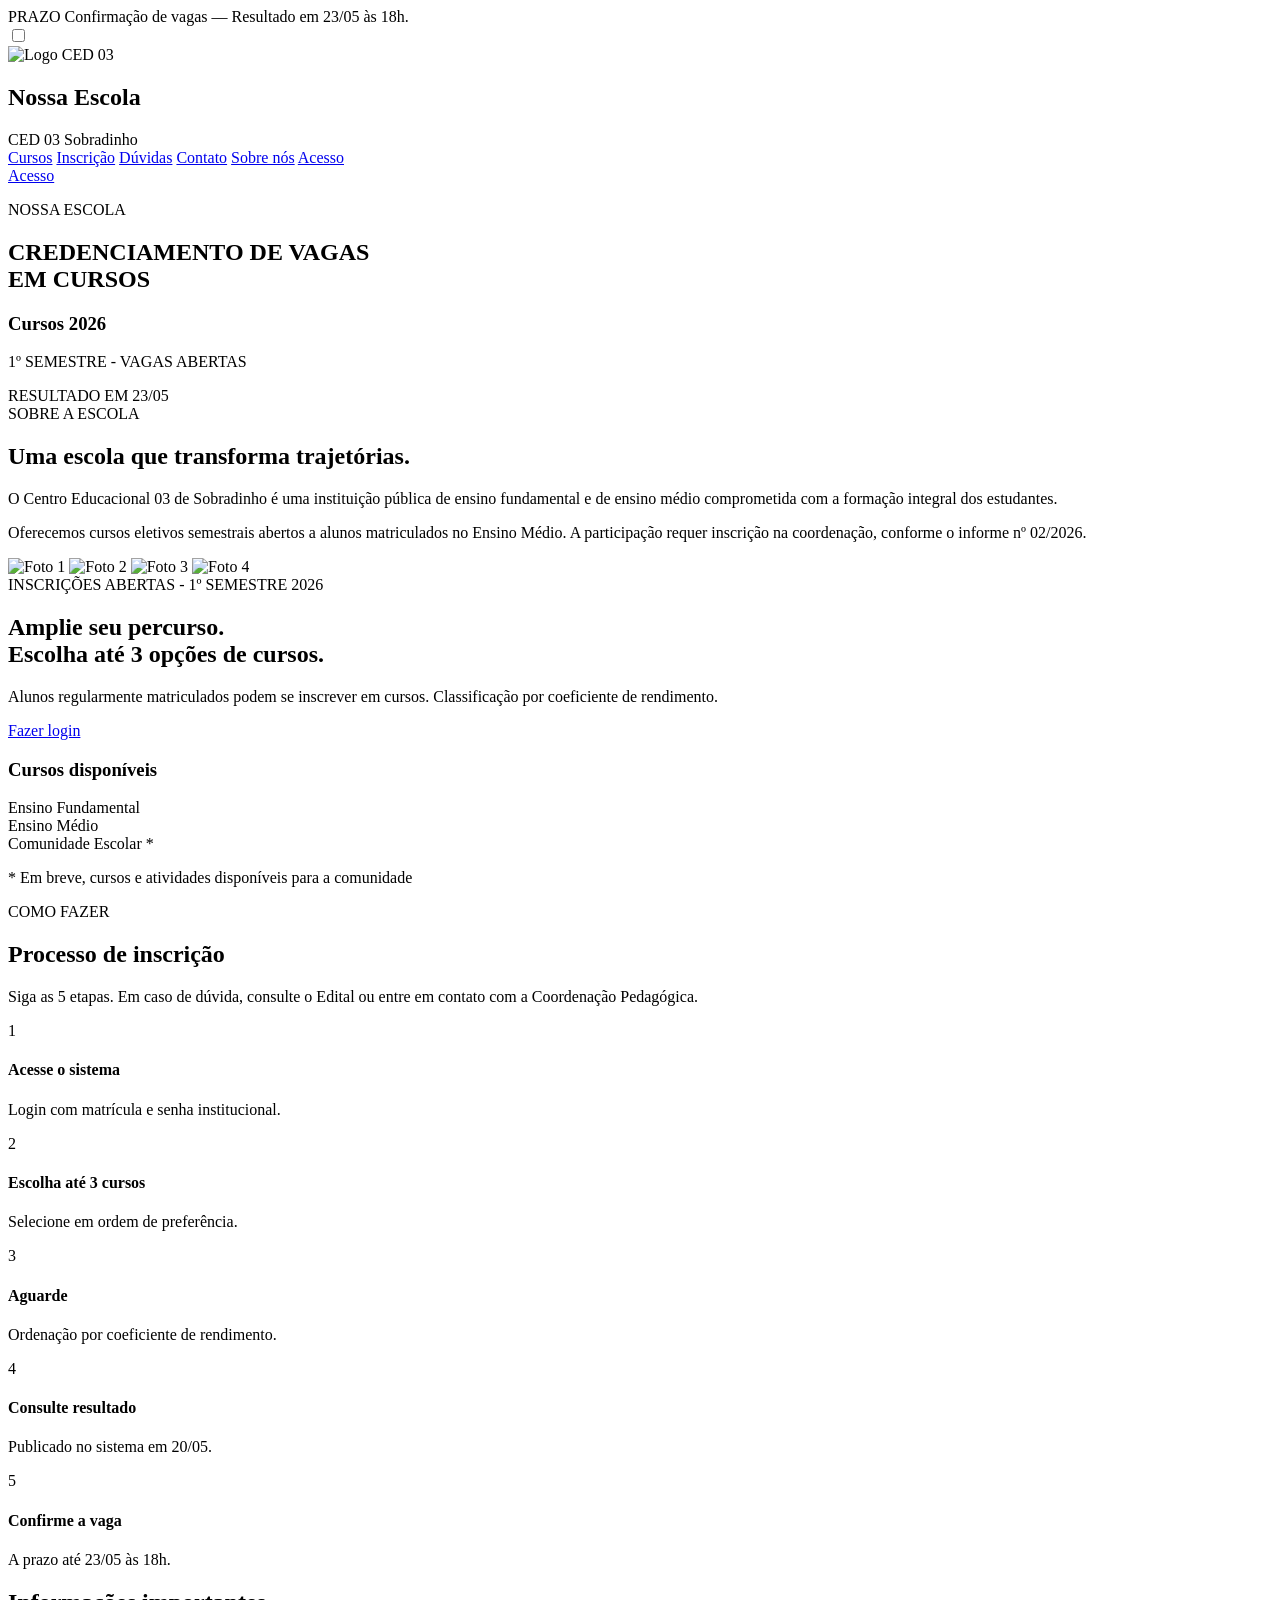
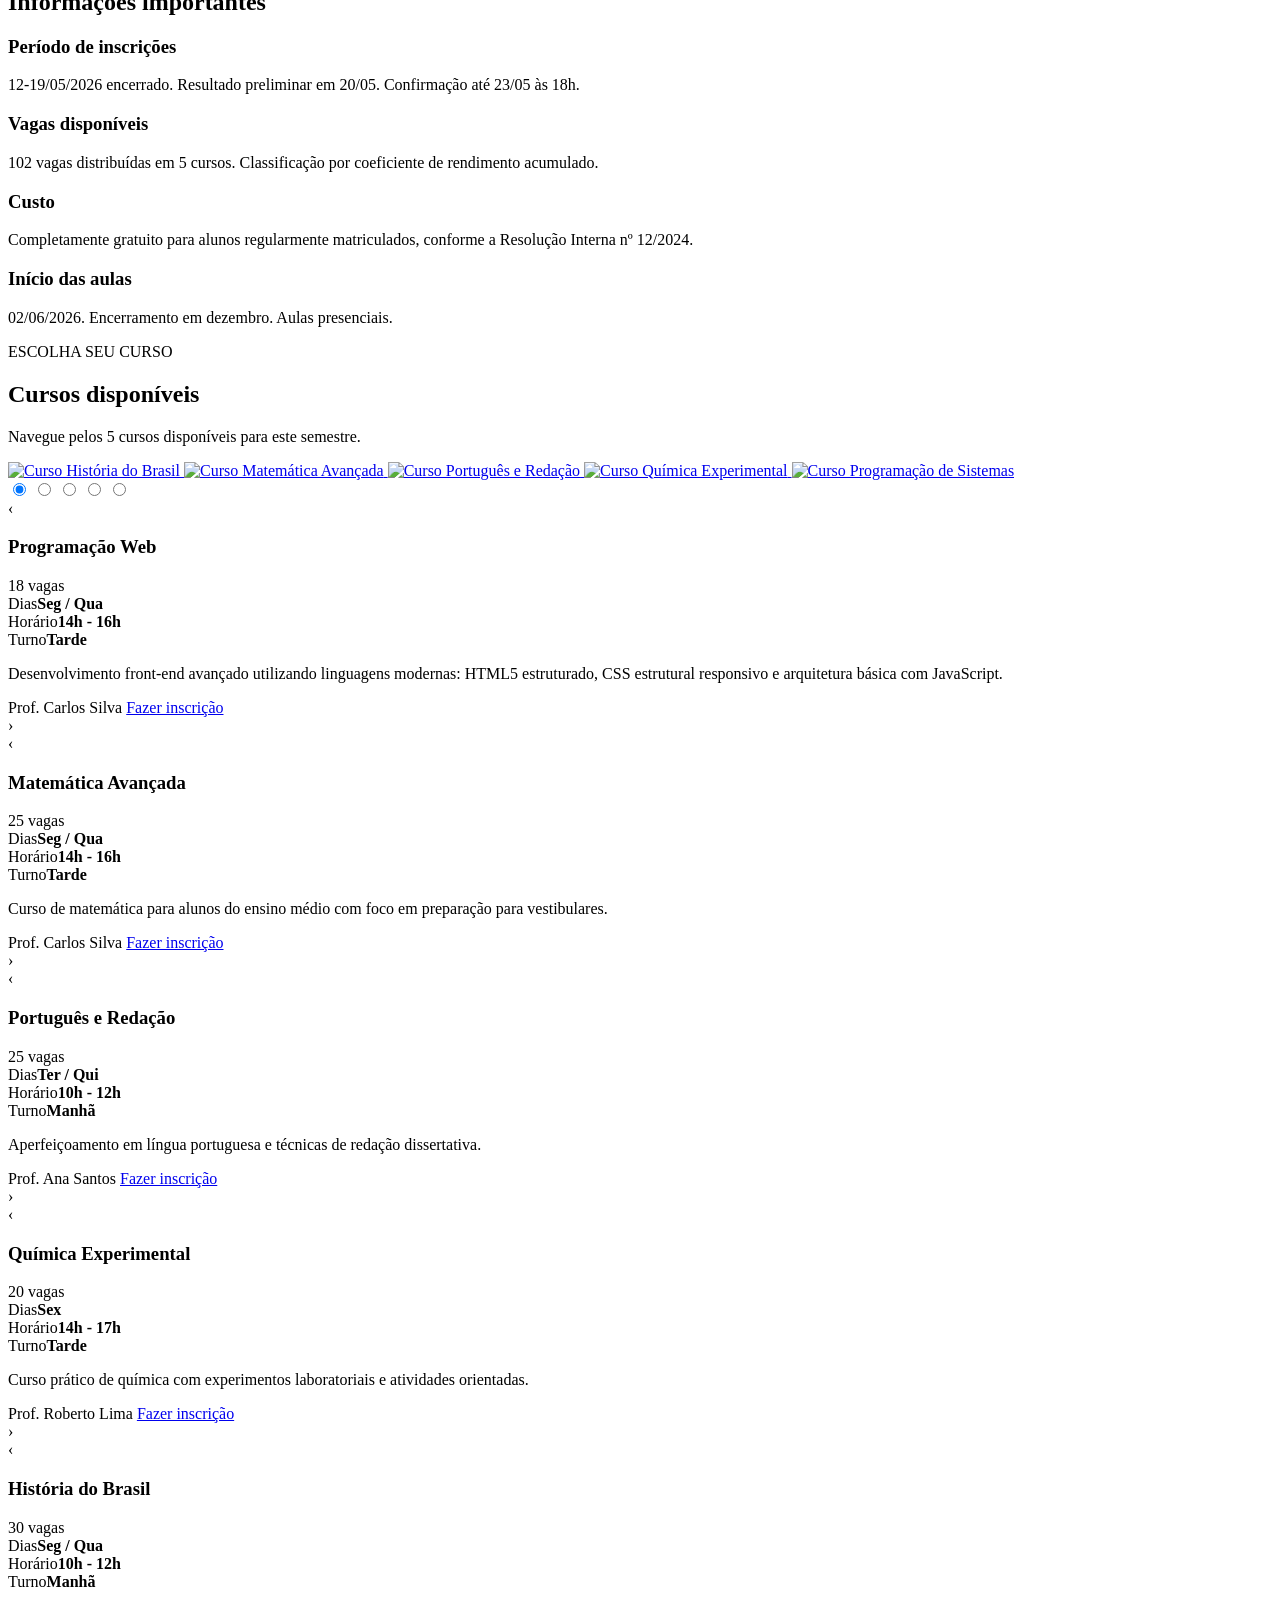
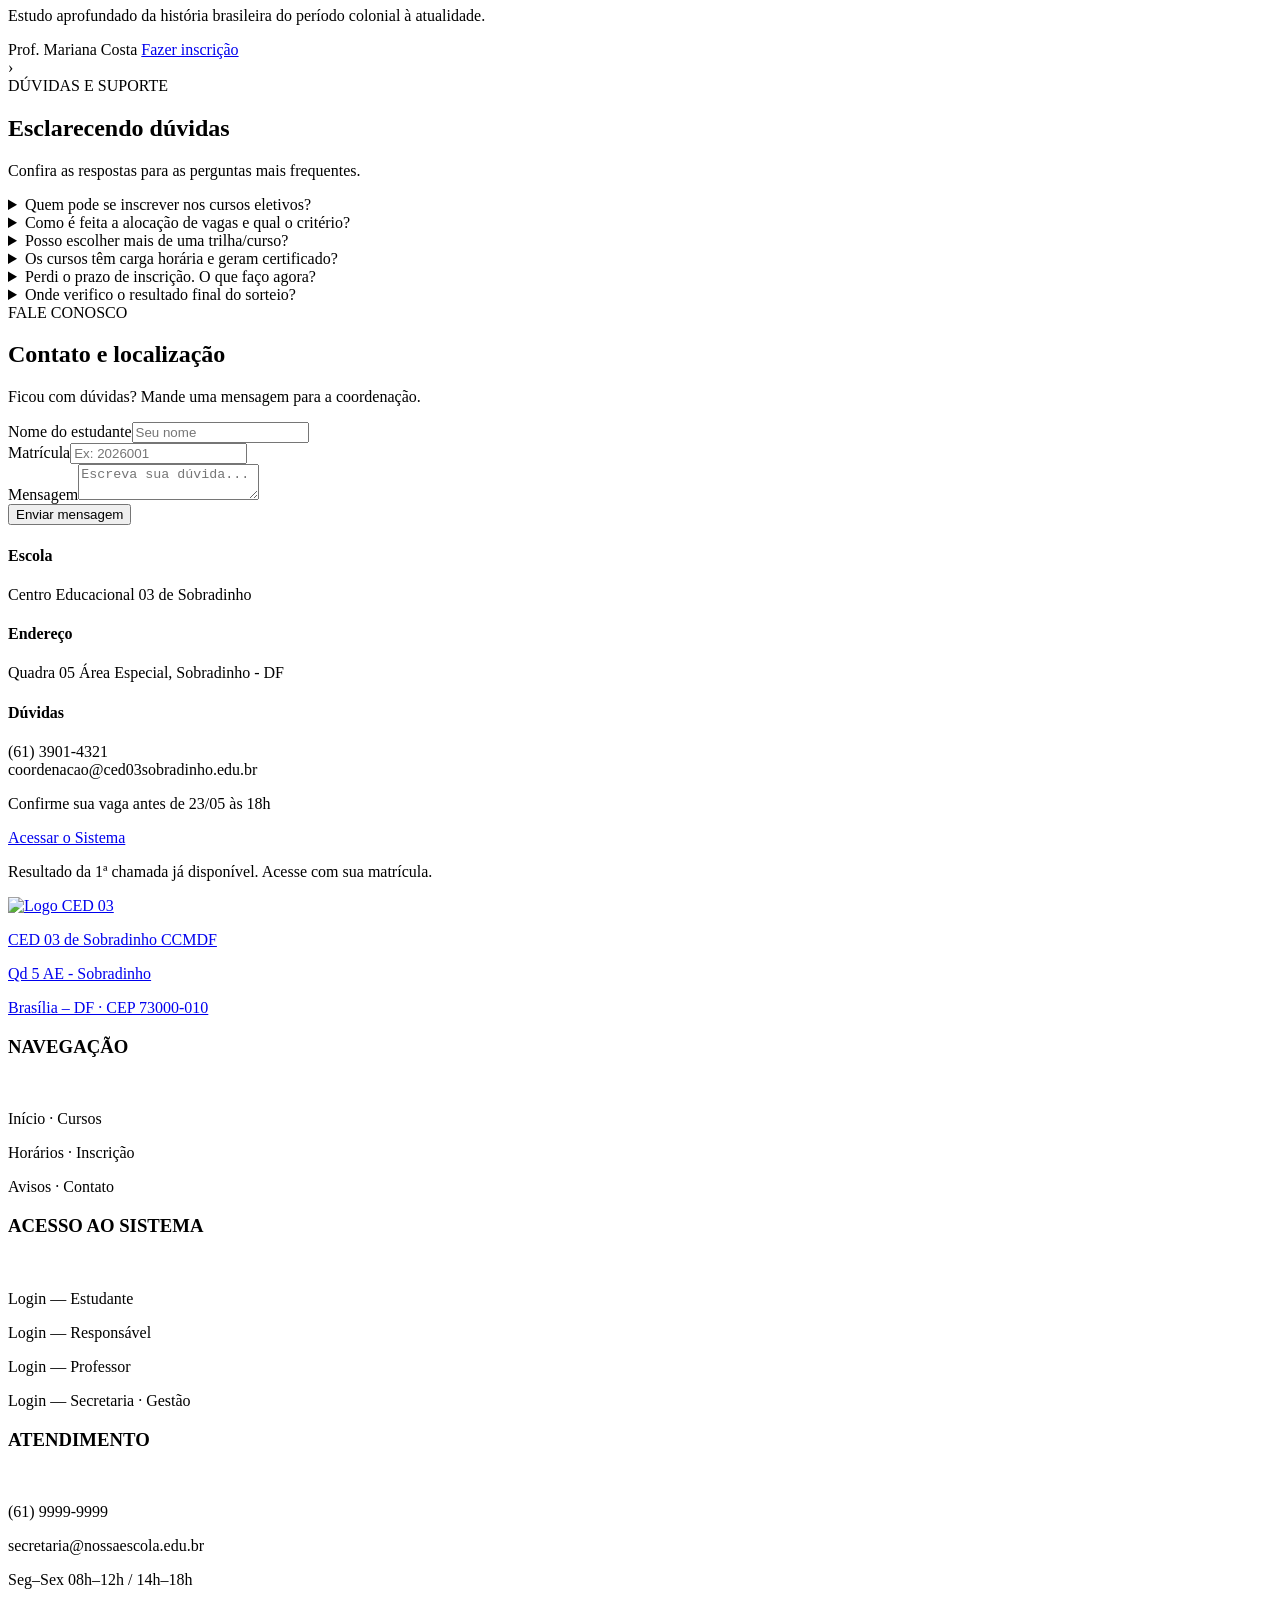
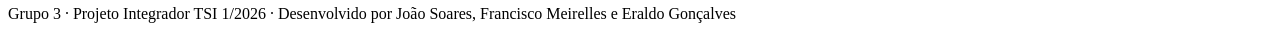
==== commit 76f0b2a8: "Add files via upload" ====
--- a/index.html
+++ b/index.html
@@ -6,7 +6,7 @@
     <meta name="author" content="PI 2026 - GRUPO 03">
     <meta name="description"  content="Sistema de gerenciamento de vagas e cursos">
     <title>Nossa Escola</title>
-    <link rel="stylesheet" href="CSS/style.css">
+    <link rel="stylesheet" href="css/style.css">
     
 </head>
 
@@ -20,7 +20,7 @@
         <nav class="nav-principal">
             <input type="checkbox" id="check-menu" class="menu-check">
             <div class="logo">
-                <img src="IMG/LOGO.png" alt="Logo CED 03" class="logo-img">
+                <img src="img/logo.png" alt="Logo CED 03" class="logo-img">
                 <div class="logo-texto">
                     <h1>Nossa Escola</h1>
                     <span>CED 03 Sobradinho</span>
@@ -69,10 +69,10 @@
             </div>
             <div class="sobre-carrossel">
                 <div class="carrossel-container">
-                    <img src="IMG/MAIN-1.jpg" alt="Foto 1" class="carrossel-foto ativo">
-                    <img src="IMG/MAIN-2.jpg" alt="Foto 2" class="carrossel-foto">
-                    <img src="IMG/MAIN-3.jpg" alt="Foto 3" class="carrossel-foto">
-                    <img src="IMG/MAIN-4.jpg" alt="Foto 4" class="carrossel-foto">
+                    <img src="img/main-1.jpg" alt="Foto 1" class="carrossel-foto ativo">
+                    <img src="img/main-2.jpg" alt="Foto 2" class="carrossel-foto">
+                    <img src="img/main-3.jpg" alt="Foto 3" class="carrossel-foto">
+                    <img src="img/main-4.jpg" alt="Foto 4" class="carrossel-foto">
                 </div>
             </div>
         </div>
@@ -92,15 +92,15 @@
             <div class="mini-cursos">
                 <article class="mini-card">
                     <span>Ensino Fundamental</span>
-                    <img src="IMG/icon-livro-dark.svg" alt="">
+                    <img src="img/icon-livro-dark.svg" alt="">
                 </article>
                 <article class="mini-card">
                     <span>Ensino Médio</span>
-                    <img src="IMG/icon-atomo-dark.svg" alt="">
+                    <img src="img/icon-atomo-dark.svg" alt="">
                 </article>
                 <article class="mini-card">
                     <span>Comunidade Escolar *</span>
-                    <img src="IMG/icon-grupo-dark.svg" alt="">
+                    <img src="img/icon-grupo-dark.svg" alt="">
                 </article>
             </div>
 
@@ -178,21 +178,21 @@
             <h2 class="titulo-secao">Cursos <span class="azul-titulo">disponíveis</span></h2>
             <p class="subtexto-secao">Navegue pelos 5 cursos disponíveis para este semestre.</p>
 
-            <div class="cursos-vitrine" aria-label="Cursos disponÃ­veis">
-                <a class="curso-vitrine-card" href="login.html" aria-label="Inscrever-se em HistÃ³ria do Brasil">
-                    <img src="IMG/curso1-m2.png" alt="Curso HistÃ³ria do Brasil">
-                </a>
-                <a class="curso-vitrine-card" href="login.html" aria-label="Inscrever-se em MatemÃ¡tica AvanÃ§ada">
-                    <img src="IMG/curso2-m2.png" alt="Curso MatemÃ¡tica AvanÃ§ada">
-                </a>
-                <a class="curso-vitrine-card" href="login.html" aria-label="Inscrever-se em PortuguÃªs e RedaÃ§Ã£o">
-                    <img src="IMG/curso3-m2.png" alt="Curso PortuguÃªs e RedaÃ§Ã£o">
-                </a>
-                <a class="curso-vitrine-card" href="login.html" aria-label="Inscrever-se em QuÃ­mica Experimental">
-                    <img src="IMG/curso4-m2.png" alt="Curso QuÃ­mica Experimental">
-                </a>
-                <a class="curso-vitrine-card" href="login.html" aria-label="Inscrever-se em ProgramaÃ§Ã£o de Sistemas">
-                    <img src="IMG/curso5-m2.png" alt="Curso ProgramaÃ§Ã£o de Sistemas">
+            <div class="cursos-vitrine" aria-label="Cursos disponíveis">
+                <a class="curso-vitrine-card" href="login.html" aria-label="Inscrever-se em História do Brasil">
+                    <img src="img/curso1-m2.png" alt="Curso História do Brasil">
+                </a>
+                <a class="curso-vitrine-card" href="login.html" aria-label="Inscrever-se em Matemática Avançada">
+                    <img src="img/curso2-m2.png" alt="Curso Matemática Avançada">
+                </a>
+                <a class="curso-vitrine-card" href="login.html" aria-label="Inscrever-se em Português e Redação">
+                    <img src="img/curso3-m2.png" alt="Curso Português e Redação">
+                </a>
+                <a class="curso-vitrine-card" href="login.html" aria-label="Inscrever-se em Química Experimental">
+                    <img src="img/curso4-m2.png" alt="Curso Química Experimental">
+                </a>
+                <a class="curso-vitrine-card" href="login.html" aria-label="Inscrever-se em Programação de Sistemas">
+                    <img src="img/curso5-m2.png" alt="Curso Programação de Sistemas">
                 </a>
             </div>
 
@@ -400,7 +400,7 @@
         <div class="container-grid">
             <div class="item">
                 <a href="#" class="link-rodape">
-                    <img src="IMG/LOGO.png" alt="Logo CED 03">
+                    <img src="img/logo.png" alt="Logo CED 03">
                     <p>CED 03 de Sobradinho CCMDF</p>
                     <p>Qd 5 AE - Sobradinho</p>
                     <p>Brasília – DF · CEP 73000-010</p>
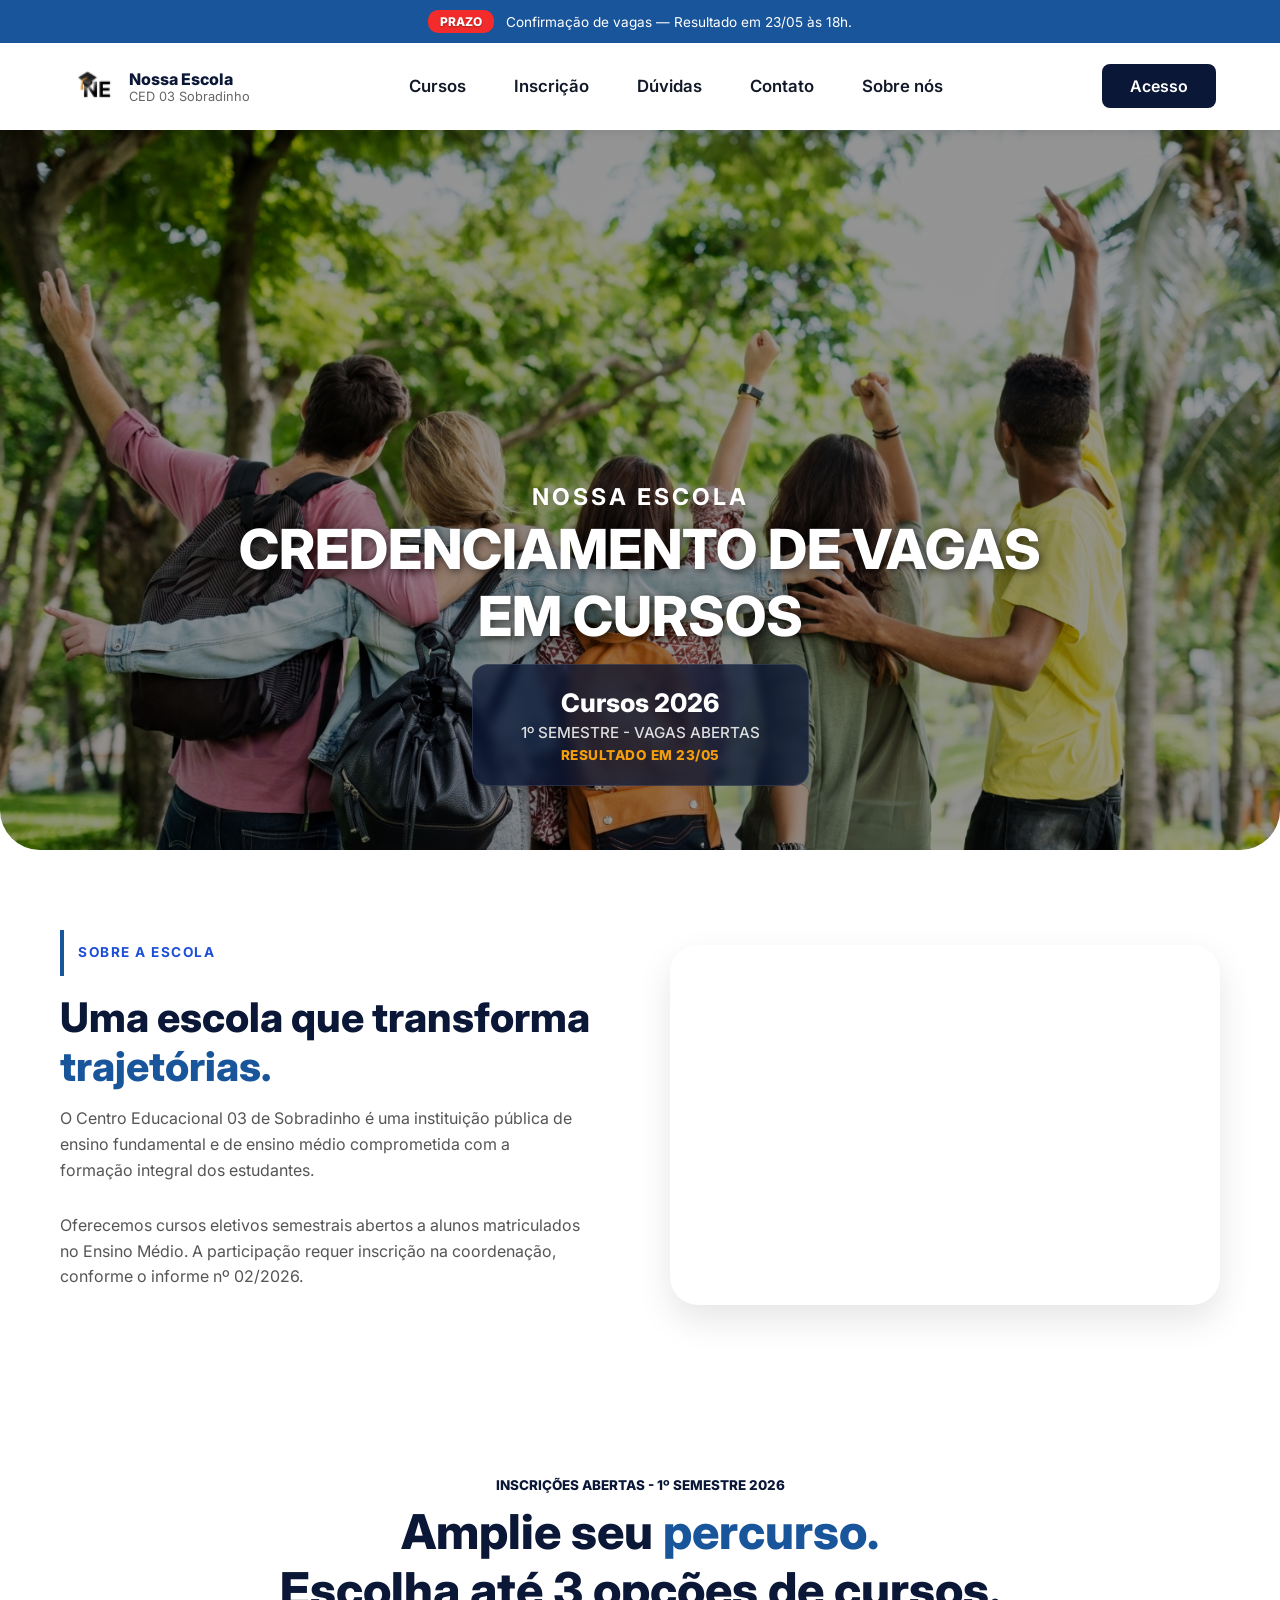
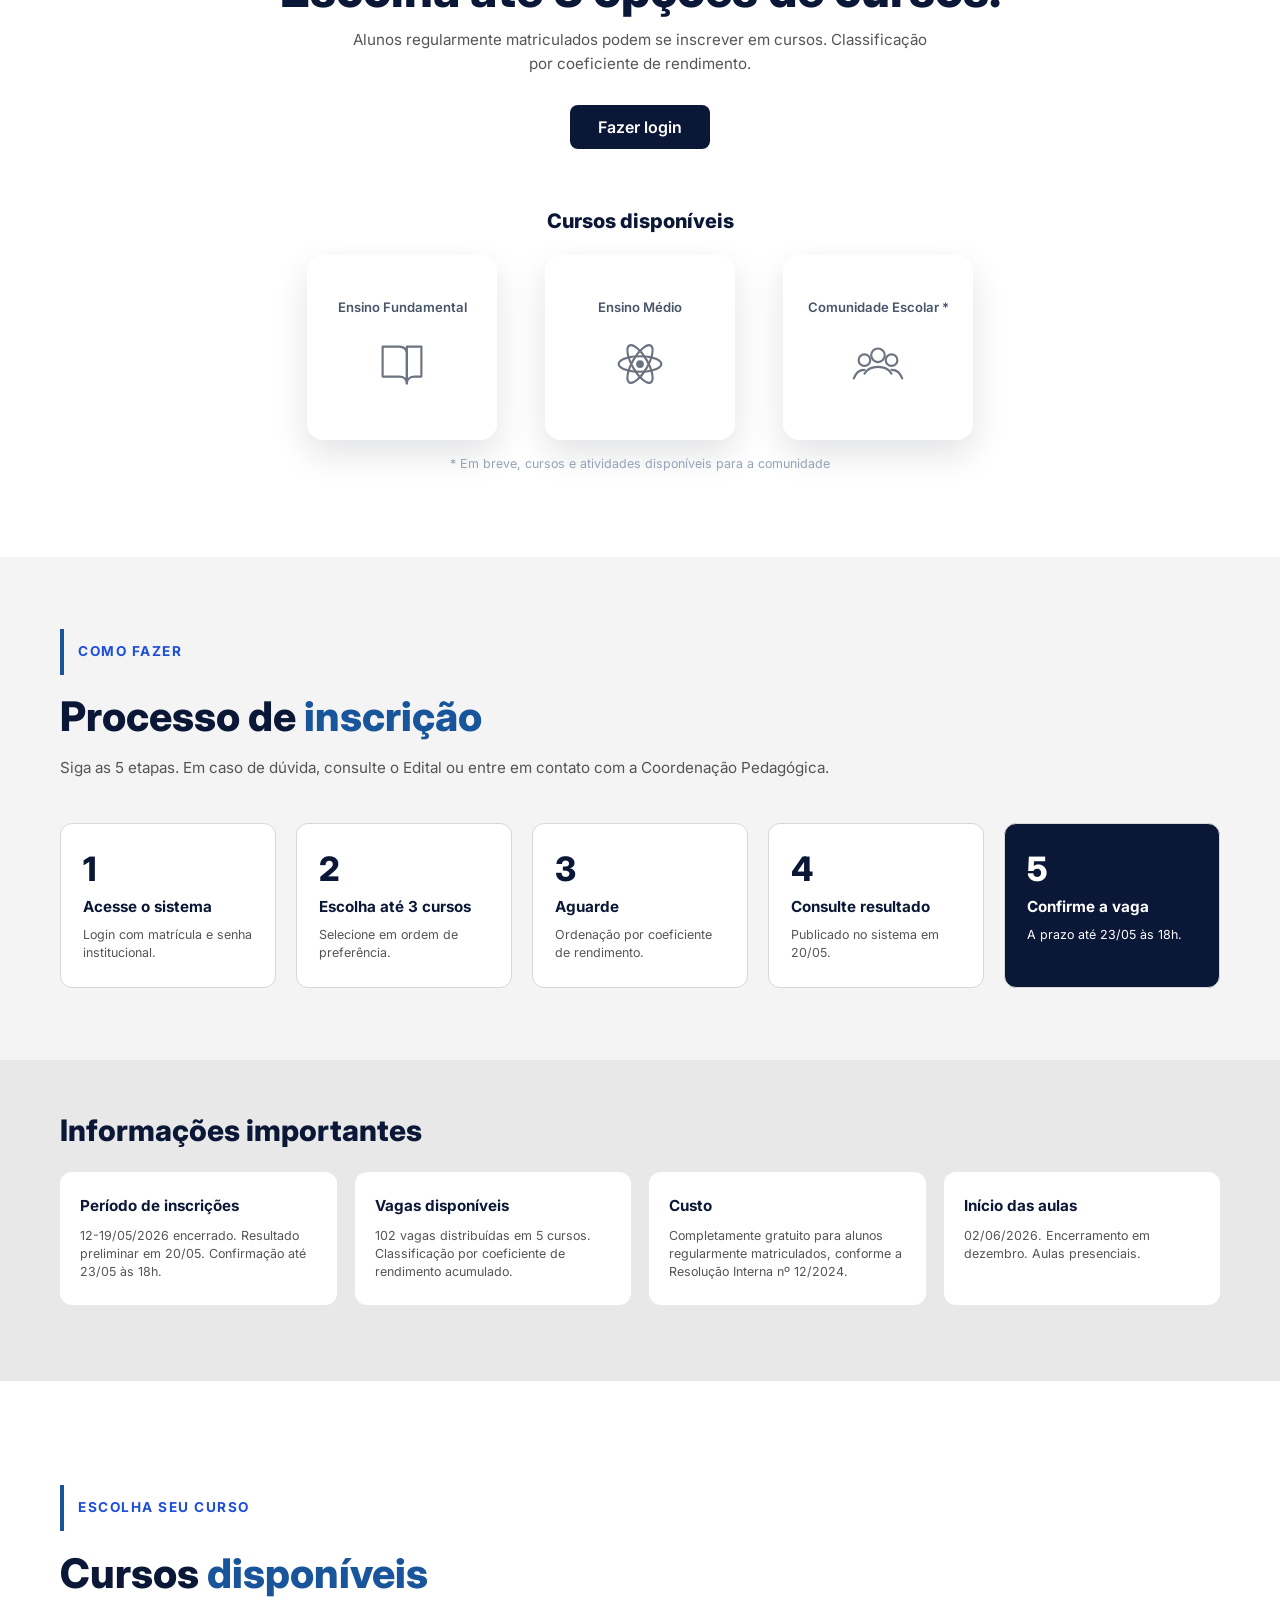
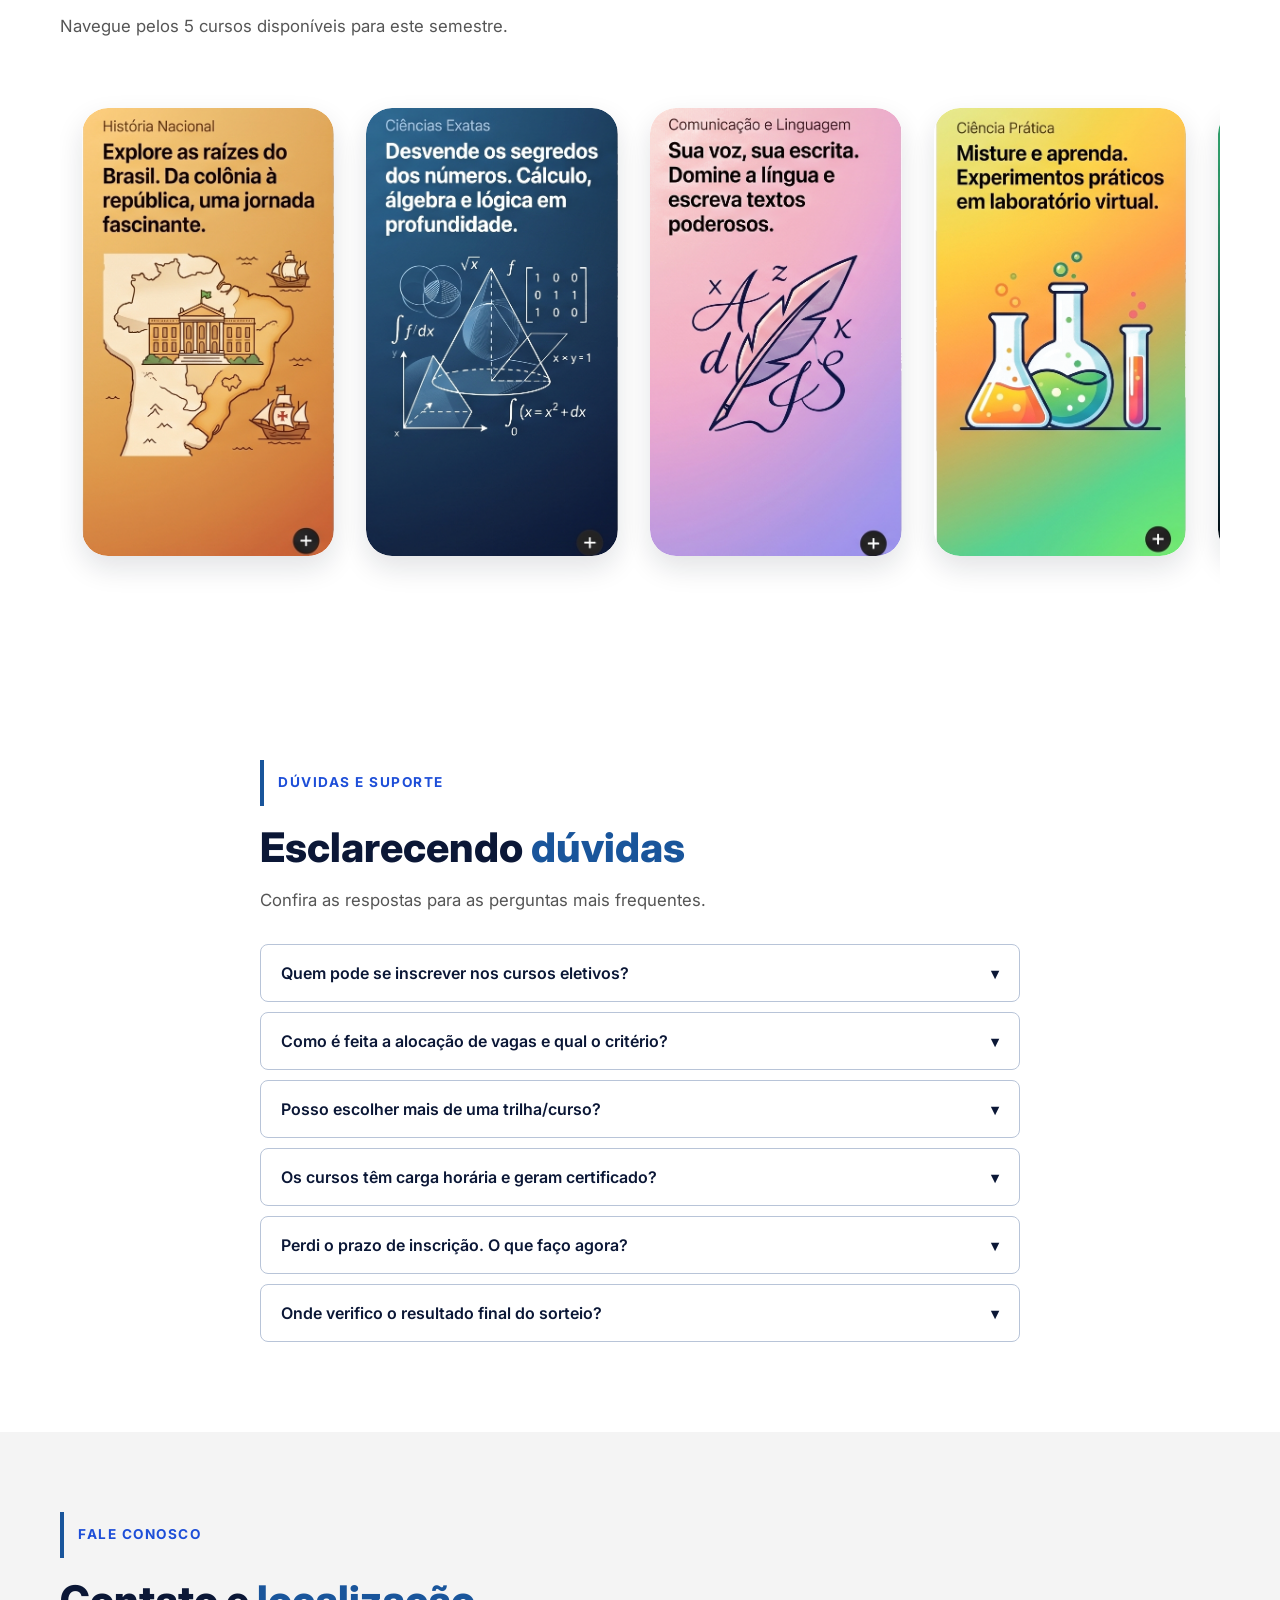
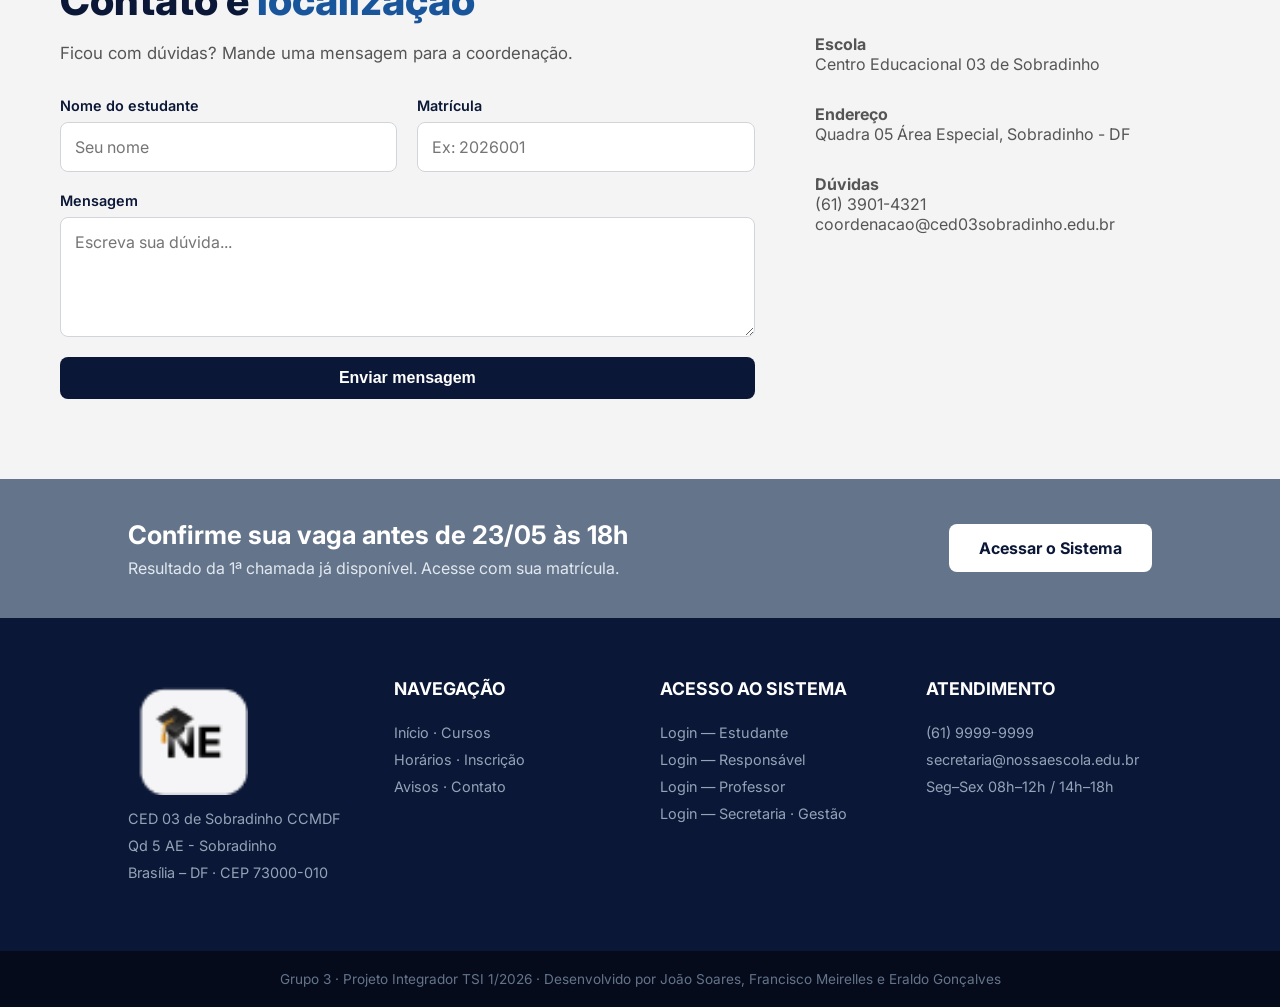
==== commit 31964a17: "Add files via upload" ====
--- a/index.html
+++ b/index.html
@@ -1,10 +1,10 @@
-<!DOCTYPE html>
+﻿<!DOCTYPE html>
 <html lang="pt-br">
 <head>
     <meta charset="UTF-8">
     <meta name="viewport" content="width=device-width, initial-scale=1.0">
-    <meta name="author" content="PI 2026 - GRUPO 03">
-    <meta name="description"  content="Sistema de gerenciamento de vagas e cursos">
+    <meta name="author" content="PI 2026 IFB - GRUPO 03">
+    <meta name="description"  content="Sistema de gerenciamento de vagas e cursos para educação básica">
     <title>Nossa Escola</title>
     <link rel="stylesheet" href="css/style.css">
     
--- a/css/style.css
+++ b/css/style.css
@@ -0,0 +1,2057 @@
+@import url('https://fonts.googleapis.com/css2?family=Inter:wght@400;500;600;700&display=swap');
+
+:root {
+    --azul: #0b1736;
+    --azul-vivo: #3b82f6;
+    --texto: #555555;
+    --texto-fraco: #64748b;
+    --fundo: #f7f7f8;
+    --borda: #d1d5db;
+    --raio: 12px;
+    --sombra: 0 8px 24px rgba(0, 0, 0, 0.10);
+}
+
+* {
+    margin: 0;
+    padding: 0;
+    box-sizing: border-box;
+}
+
+html {
+    scroll-behavior: smooth;
+}
+
+body {
+    font-family: 'Inter', sans-serif;
+    background-color: #ffffff;
+    color: #555555;
+}
+
+a {
+    text-decoration: none;
+    color: inherit;
+}
+
+.container {
+    max-width: 1200px;
+    margin: 0 auto;
+    padding: 0 20px;
+    width: 100%;
+}
+
+.container-sm {
+    max-width: 800px;
+    margin: 0 auto;
+    padding: 0 20px;
+    width: 100%;
+}
+
+.secao-padrao {
+    padding: 80px 0;
+}
+
+.bg-claro {
+    background-color: #cfe2f3;
+}
+
+.bg-claro2 {
+    background-color: #ffffff;
+}
+
+
+.text-center {
+    text-align: center;
+}
+
+.titulo-secao {
+    font-size: 2.55rem;
+    color: #0b1736;
+    font-weight: 800;
+    margin-bottom: 15px;
+    line-height: 1.2;
+}
+
+.azul-titulo {
+    color: #19559b;
+}
+
+@keyframes alertaDesce {
+    0% {
+        transform: translateY(-100%);
+        background-color: #8c98a2;
+    }
+    65% {
+        transform: translateY(0);
+        background-color: #8c98a2;
+    }
+    100% {
+        transform: translateY(0);
+        background-color: #19559b;
+    }
+}
+
+@keyframes piscaPrazo {
+    0%, 100% {
+        opacity: 1;
+        box-shadow: 0 2px 8px rgba(244, 43, 43, 0.25);
+    }
+    50% {
+        opacity: 0.72;
+        box-shadow: 0 4px 14px rgba(244, 43, 43, 0.45);
+    }
+}
+
+@keyframes heroEntra {
+    from {
+        opacity: 0;
+        transform: translateY(44px);
+    }
+    to {
+        opacity: 1;
+        transform: translateY(0);
+    }
+}
+
+.subtexto-secao {
+    font-size: 1.05rem;
+    color: #555555;
+    margin-bottom: 30px;
+    line-height: 1.6;
+}
+
+.tagline-azul {
+    font-size: 0.85rem;
+    font-weight: 700;
+    color: #1d4ed8;
+    letter-spacing: 1.5px;
+    text-transform: uppercase;
+    border-left: 4px solid #19559b;
+    padding: 16px 0 16px 14px;
+    margin-bottom: 18px;
+    display: inline-block;
+    line-height: 1;
+}
+
+.tagline-centro {
+    display: inline-block;
+    color: #0b1736;
+    font-size: 0.84rem;
+    font-weight: 800;
+    text-transform: uppercase;
+    margin-bottom: 10px;
+}
+
+@keyframes secaoLateral {
+    from {
+        transform: translateX(-72px);
+    }
+    to {
+        transform: translateX(0);
+    }
+}
+
+@keyframes secaoLateralTitulo {
+    from {
+        transform: translateX(-54px);
+    }
+    to {
+        transform: translateX(0);
+    }
+}
+
+@supports (animation-timeline: view()) {
+    .secao-padrao .tagline-azul,
+    .secao-padrao .tagline-centro {
+        animation-name: secaoLateral;
+        animation-duration: 1s;
+        animation-timing-function: cubic-bezier(0.2, 0.8, 0.2, 1);
+        animation-fill-mode: both;
+        animation-timeline: view();
+        animation-range: entry 0% cover 34%;
+        will-change: transform;
+    }
+
+    .secao-padrao .titulo-secao,
+    .info-importante .titulo-info {
+        animation-name: secaoLateralTitulo;
+        animation-duration: 1s;
+        animation-timing-function: cubic-bezier(0.2, 0.8, 0.2, 1);
+        animation-fill-mode: both;
+        animation-timeline: view();
+        animation-range: entry 8% cover 42%;
+        will-change: transform;
+    }
+}
+
+.btn {
+    padding: 12px 28px;
+    border-radius: 8px;
+    font-weight: 600;
+    font-size: 1rem;
+    transition: 0.3s;
+    cursor: pointer;
+    border: none;
+    display: inline-flex;
+    justify-content: center;
+    align-items: center;
+}
+
+.btn-chamada {
+    margin-bottom: 50px;
+}
+
+.btn-primario {
+    background-color: #0b1736;
+    color: #ffffff;
+}
+
+.btn-primario:hover {
+    background-color: #19559b;
+    transform: translateY(-2px);
+}
+
+.btn-branco {
+    background-color: #ffffff;
+    color: #0b1736;
+    font-weight: 700;
+}
+
+.btn-branco:hover {
+    background-color: #19559b;
+    color: #ffffff;
+}
+
+.grid-cards {
+    display: flex;
+    justify-content: space-between;
+    gap: 20px;
+}
+
+.cards-esquerda {
+    text-align: left;
+}
+
+.card-padrao {
+    background-color: #ffffff;
+    border-radius: 12px;
+    padding: 30px 20px;
+    box-shadow: 0 4px 15px rgba(0, 0, 0, 0.04);
+    border: 1px solid #eee;
+    display: flex;
+    flex-direction: column;
+    transition: 0.3s;
+    flex: 1;
+    width: 100%; 
+    min-width: 0;
+}
+
+.card-padrao:hover {
+    transform: translateY(-4px);
+    box-shadow: 0 12px 28px rgba(15, 23, 42, 0.10);
+}
+
+.card-padrao h4 {
+    font-size: 1.05rem;
+    color: #0b1736;
+    font-weight: 700;
+    margin-bottom: 10px;
+}
+
+.card-padrao p {
+    font-size: 0.85rem;
+    line-height: 1.5;
+}
+
+#alerta-topo {
+    background-color: #19559b;
+    color: #ffffff;
+    padding: 10px;
+    display: flex;
+    justify-content: center;
+    align-items: center;
+    gap: 12px;
+    font-size: 0.85rem;
+    animation: alertaDesce 1.2s ease-out both;
+    position: relative;
+    z-index: 200;
+}
+
+.aviso-prazo {
+    background-color: #f42b2b;
+    color: #ffffff;
+    padding: 4px 12px;
+    border-radius: 10px;
+    font-weight: 800;
+    font-size: 0.75rem;
+    text-shadow: 0 1px 2px rgba(0, 0, 0, 0.35);
+    animation: piscaPrazo 2.6s ease-in-out infinite;
+}
+
+header {
+    width: 100%;
+    background-color: #ffffff;
+    box-shadow: 0 2px 10px rgba(0,0,0,.08);
+    position: relative;
+    z-index: 100;
+}
+
+.nav-principal {
+    width: 90%;
+    max-width: 1600px;
+    margin: 0 auto;
+    display: flex;
+    justify-content: space-between;
+    align-items: center;
+    padding: 14px 0;
+}
+.logo {
+    display: flex;
+    align-items: center;
+    gap: 5px; 
+}
+
+.logo-img {
+    width: 60px; 
+    height: auto;
+}
+
+.logo-texto {
+    display: flex;
+    flex-direction: column;
+}
+
+.logo-texto h1 {
+    font-size: 1rem;
+    color: #0b1736;
+    font-weight: 800;
+}
+
+.logo-texto span {
+    font-size: 0.8rem;
+    color: #666;
+}
+.menu {
+    display: flex;
+    gap: 48px;
+    align-items: center;
+}
+
+.menu a {
+    color: #111827;
+    font-size: 1.05rem;
+    font-weight: 600;
+    transition: .3s;
+    position: relative;
+    padding: 8px 0;
+}
+
+.menu a:hover {
+    color: #1d4ed8;
+}
+
+.menu a::after {
+    content: "";
+    position: absolute;
+    left: 0;
+    bottom: 1px;
+    width: 100%;
+    height: 2px;
+    background-color: #0b1736;
+    transform: scaleX(0);
+    transform-origin: left;
+    transition: transform 0.3s ease;
+}
+
+.menu a:hover::after {
+    transform: scaleX(1);
+}
+
+.menu-check,
+.btn-acesso-mobile, 
+#botao-menu {
+    display: none;
+}
+
+#botao-menu {
+    width: 34px;
+    height: 28px;
+    cursor: pointer;
+    position: relative;
+}
+
+#botao-menu span,
+#botao-menu::before,
+#botao-menu::after {
+    content: "";
+    position: absolute;
+    left: 0;
+    width: 34px;
+    height: 3px;
+    background-color: #0b1736;
+    border-radius: 20px;
+    transition: 0.3s;
+}
+
+#botao-menu span {
+    top: 12px;
+}
+
+#botao-menu::before {
+    top: 2px;
+}
+
+#botao-menu::after {
+    bottom: 3px;
+}
+
+#hero {
+    background-image: linear-gradient(rgba(0, 0, 0, 0.42), rgba(0, 0, 0, 0.42)), url('../img/hero.jpg');
+    background-size: cover;
+    background-position: center;
+    height: 720px;
+    border-radius: 0 0 40px 40px;
+    display: flex;
+    flex-direction: column;
+    justify-content: flex-end;
+    align-items: center; 
+    text-align: center;
+    padding-bottom: 64px;
+    color: #ffffff;
+}
+
+.hero-card {
+    background-color: rgba(11, 23, 54, 0.75);
+    backdrop-filter: blur(5px);
+    padding: 22px 48px;
+    border-radius: 16px;
+    border: 1px solid rgba(255,255,255,0.1);
+    margin: 0 auto; 
+    width: fit-content;
+    max-width: 90%; 
+    display: flex;
+    flex-direction: column;
+    align-items: center; 
+    opacity: 0;
+    animation: heroEntra 1.45s cubic-bezier(0.2, 0.8, 0.2, 1) 1.75s forwards;
+}
+.hero-subtitulo {
+    font-size: 1.45rem;
+    font-weight: 700;
+    letter-spacing: 3px;
+    margin-bottom: 5px;
+    opacity: 0;
+    animation: heroEntra 1.35s cubic-bezier(0.2, 0.8, 0.2, 1) 1.25s forwards;
+}
+
+.hero-titulo {
+    font-size: 3.45rem;
+    font-weight: 800;
+    line-height: 1.2;
+    margin-bottom: 15px; 
+    text-shadow: 2px 2px 8px rgba(0,0,0,0.6);
+    opacity: 0;
+    animation: heroEntra 1.45s cubic-bezier(0.2, 0.8, 0.2, 1) 1.45s forwards;
+}
+
+.hero-card h3 {
+    font-size: 1.6rem;
+    font-weight: 800;
+    margin-bottom: 5px;
+}
+
+.hero-card p {
+    font-size: 0.95rem;
+    color: #ddd;
+    font-weight: 500;
+    margin-bottom: 5px;
+}
+
+.hero-card-destaque {
+    font-size: 0.85rem;
+    font-weight: 800;
+    color: #f59e0b;
+    letter-spacing: 0.5px;
+}
+
+.sobre-container {
+    display: flex;
+    align-items: center;
+    gap: 60px;
+}
+
+.sobre-texto .subtexto-secao {
+    font-size: 1rem;
+    max-width: 520px;
+}
+
+.sobre-texto, 
+.sobre-carrossel {
+    width: 50%;
+}
+
+.carrossel-container {
+    position: relative;
+    height: 360px;
+    overflow: hidden;
+    border-radius: 28px;
+    box-shadow: 0 15px 35px rgba(0,0,0,0.1);
+}
+
+.carrossel-foto {
+    position: absolute;
+    top: 0;
+    left: 0;
+    width: 100%;
+    height: 100%;
+    object-fit: cover;
+    opacity: 0;
+    animation: fadeImagens 16s infinite;
+}
+
+.carrossel-foto:nth-child(1) {
+    animation-delay: 0s;
+}
+
+.carrossel-foto:nth-child(2) {
+    animation-delay: 4s;
+}
+
+.carrossel-foto:nth-child(3) {
+    animation-delay: 8s;
+}
+
+.carrossel-foto:nth-child(4) {
+    animation-delay: 12s;
+}
+
+@keyframes fadeImagens {
+    0%, 20% {
+        opacity: 1;
+        z-index: 2;
+    }
+    25%, 95% {
+        opacity: 0;
+        z-index: 1;
+    }
+    100% {
+        opacity: 1;
+        z-index: 2;
+    }
+}
+
+.inscricao-bloco {
+    background-color: #ffffff;
+    padding-top: 74px;
+    padding-bottom: 86px;
+}
+
+.inscricao-bloco .titulo-secao {
+    font-size: 3rem;
+    margin-bottom: 10px;
+}
+
+.inscricao-texto {
+    max-width: 590px;
+    margin-left: auto;
+    margin-right: auto;
+    margin-bottom: 28px;
+    font-size: 0.95rem;
+}
+
+.titulo-menor {
+    color: #0b1736;
+    font-size: 1.25rem;
+    font-weight: 800;
+    margin: 10px 0 22px;
+}
+
+.mini-cursos {
+    display: flex;
+    justify-content: center;
+    gap: 48px;
+    margin-bottom: 16px;
+}
+
+.mini-card {
+    width: 190px;
+    min-height: 185px;
+    background-color: #ffffff;
+    border: none;
+    border-radius: 16px;
+    box-shadow: 0 14px 34px rgba(15, 23, 42, 0.12);
+    display: flex;
+    flex-direction: column;
+    justify-content: center;
+    align-items: center;
+    gap: 18px;
+    transition: 0.3s;
+}
+
+.mini-card:hover {
+    transform: translateY(-6px);
+    box-shadow: 0 18px 42px rgba(15, 23, 42, 0.15);
+}
+
+.mini-card span {
+    color: #475569;
+    font-size: 0.82rem;
+    font-weight: 600;
+}
+
+.mini-card img {
+    width: 62px;
+    height: 62px;
+}
+
+.nota-mini {
+    color: #94a3b8;
+    font-size: 0.78rem;
+}
+
+.processo-bloco {
+    background-color: #f4f4f4;
+    padding-top: 72px;
+    padding-bottom: 72px;
+}
+
+.processo-texto {
+    max-width: 830px;
+    font-size: 0.95rem;
+    margin-bottom: 42px;
+}
+
+.processo-bloco .card-padrao {
+    min-height: 150px;
+    padding: 24px 22px;
+    border-color: #d7d7d7;
+    box-shadow: none;
+}
+
+.processo-bloco .numero-passo {
+    font-size: 2.1rem;
+    margin-bottom: 8px;
+}
+
+.processo-bloco .card-padrao h4 {
+    font-size: 0.95rem;
+}
+
+.processo-bloco .card-padrao p {
+    font-size: 0.78rem;
+}
+
+.info-importante {
+    background-color: #e8e8e8;
+    padding: 52px 0 76px;
+}
+
+#cursos {
+    padding-top: 104px;
+    background-color: #ffffff;
+}
+
+.cursos-vitrine {
+    display: flex;
+    align-items: center;
+    justify-content: flex-start;
+    gap: 32px;
+    margin-top: 34px;
+    padding: 34px max(22px, calc((100vw - 1280px) / 2 + 22px)) 44px;
+    overflow-x: auto;
+    overflow-y: visible;
+    scroll-snap-type: x proximity;
+    scrollbar-width: thin;
+    scrollbar-color: rgba(29, 78, 216, 0.35) transparent;
+}
+
+.cursos-vitrine::-webkit-scrollbar {
+    height: 4px;
+}
+
+.cursos-vitrine::-webkit-scrollbar-track {
+    background: transparent;
+}
+
+.cursos-vitrine::-webkit-scrollbar-thumb {
+    background: rgba(29, 78, 216, 0.35);
+    border-radius: 999px;
+}
+
+.curso-vitrine-card {
+    width: 252px;
+    min-width: 252px;
+    aspect-ratio: 9 / 16;
+    border-radius: 26px;
+    overflow: hidden;
+    background-color: #ffffff;
+    box-shadow: 0 12px 28px rgba(15, 23, 42, 0.12);
+    scroll-snap-align: center;
+    transition: transform 0.35s ease, box-shadow 0.35s ease, filter 0.35s ease;
+    position: relative;
+    display: block;
+    isolation: isolate;
+}
+
+.curso-vitrine-card img {
+    width: 100%;
+    height: 100%;
+    object-fit: cover;
+    display: block;
+    border-radius: inherit;
+}
+
+.curso-vitrine-card:hover,
+.curso-vitrine-card:focus {
+    transform: translateY(-8px);
+    box-shadow: 0 18px 34px rgba(15, 23, 42, 0.16);
+    z-index: 2;
+}
+
+.cursos-vitrine:hover .curso-vitrine-card:not(:hover) {
+    filter: saturate(0.95) brightness(0.98);
+}
+
+.titulo-info {
+    color: #0b1736;
+    font-size: 1.85rem;
+    font-weight: 800;
+    margin-bottom: 24px;
+}
+
+.info-grid {
+    display: grid;
+    grid-template-columns: repeat(4, 1fr);
+    gap: 18px;
+}
+
+.info-card {
+    background-color: #ffffff;
+    border-radius: 12px;
+    padding: 24px 20px;
+}
+
+.info-card h3 {
+    color: #0b1736;
+    font-size: 0.95rem;
+    margin-bottom: 12px;
+}
+
+.info-card p {
+    color: #555555;
+    font-size: 0.78rem;
+    line-height: 1.45;
+}
+
+.numero-passo {
+    font-size: 2.5rem;
+    font-weight: 800;
+    color: #0b1736;
+    margin-bottom: 15px;
+}
+
+.passo-destaque {
+    background-color: #0b1736;
+    color: #fff;
+}
+
+.passo-destaque .numero-passo, 
+.passo-destaque h4 {
+    color: #fff;
+}
+
+.css-carousel {
+    display: none;
+    position: relative;
+    overflow: hidden;
+    width: 100%;
+    padding: 10px 0;
+}
+
+.css-carousel input[type="radio"] {
+    display: none;
+}
+
+.carousel-cards {
+    display: flex;
+    width: 500%;
+    transition: transform 0.6s ease-in-out;
+}
+
+.card-wrapper {
+    width: 20%;
+    display: flex;
+    align-items: center;
+    justify-content: center;
+    gap: 15px;
+}
+
+.btn-seta {
+    border: 2px solid #0b1736;
+    color: #0b1736;
+    width: 40px;
+    height: 40px;
+    border-radius: 50%;
+    font-size: 1.2rem;
+    display: flex;
+    justify-content: center;
+    align-items: center;
+    transition: 0.3s;
+    cursor: pointer;
+    flex-shrink: 0;
+}
+
+.btn-seta:hover {
+    background-color: #19559b;
+    border-color: #19559b;
+    color: #fff;
+}
+
+.card-detalhe-curso {
+    flex: 1;
+    background-color: #eef2ff;
+    border-radius: 18px;
+    padding: 42px 48px;
+    max-width: 1070px;
+}
+
+.card-topo-curso {
+    display: flex;
+    justify-content: space-between;
+    align-items: center;
+    margin-bottom: 25px;
+}
+
+.card-topo-curso h3 {
+    font-size: 1.6rem;
+    color: #0b1736;
+    font-weight: 800;
+}
+
+.vagas-badge {
+    background-color: #fff;
+    color: #1d4ed8;
+    padding: 6px 15px;
+    border-radius: 20px;
+    font-weight: 700;
+    font-size: 0.9rem;
+}
+
+.card-grid-info {
+    display: flex;
+    justify-content: space-between;
+    gap: 70px;
+    margin-bottom: 25px;
+}
+
+.info-item span {
+    display: block;
+    font-size: 0.85rem;
+    font-weight: 700;
+    margin-bottom: 4px;
+}
+
+.info-item strong {
+    color: #0b1736;
+    font-size: 1rem;
+}
+
+.card-descricao {
+    font-size: 1rem;
+    line-height: 1.6;
+    margin-bottom: 30px;
+}
+
+.card-rodape-curso {
+    display: flex;
+    justify-content: space-between;
+    align-items: center;
+    border-top: 1px solid #d1d5db;
+    padding-top: 20px;
+}
+
+#slide-1:checked ~ .carousel-cards {
+    transform: translateX(0%);
+}
+
+#slide-2:checked ~ .carousel-cards {
+    transform: translateX(-20%);
+}
+
+#slide-3:checked ~ .carousel-cards {
+    transform: translateX(-40%);
+}
+
+#slide-4:checked ~ .carousel-cards {
+    transform: translateX(-60%);
+}
+
+#slide-5:checked ~ .carousel-cards {
+    transform: translateX(-80%);
+}
+
+.cursos-dots {
+    display: flex;
+    justify-content: center;
+    gap: 8px;
+    margin-top: 20px;
+}
+
+.dot {
+    width: 10px;
+    height: 10px;
+    background-color: #cbd5e1;
+    border-radius: 50%;
+    transition: 0.3s;
+    cursor: pointer;
+}
+
+#slide-1:checked ~ .cursos-dots label[for="slide-1"],
+#slide-2:checked ~ .cursos-dots label[for="slide-2"],
+#slide-3:checked ~ .cursos-dots label[for="slide-3"],
+#slide-4:checked ~ .cursos-dots label[for="slide-4"],
+#slide-5:checked ~ .cursos-dots label[for="slide-5"] {
+    background-color: #1d4ed8;
+    width: 20px;
+    border-radius: 10px;
+}
+
+details > summary {
+    list-style: none;
+    cursor: pointer;
+}
+
+details > summary::-webkit-details-marker {
+    display: none;
+}
+
+.sanfona-item {
+    background-color: #ffffff;
+    border: 1px solid #b8c4d8;
+    border-radius: 8px;
+    margin-bottom: 10px;
+    transition: 0.3s;
+    overflow: hidden;
+}
+
+.sanfona-pergunta {
+    padding: 18px 48px 18px 20px;
+    font-size: 1rem;
+    font-weight: 600;
+    color: #0b1736;
+    transition: 0.3s;
+    outline: none;
+    position: relative;
+}
+
+.sanfona-pergunta:hover {
+    background-color: #f3f6fb;
+}
+
+.sanfona-pergunta::after {
+    content: "▾";
+    color: #0b1736;
+    font-size: 0.95rem;
+    position: absolute;
+    right: 20px;
+    top: 50%;
+    transform: translateY(-50%);
+    transition: 0.3s;
+}
+
+details[open] .sanfona-pergunta::after {
+    transform: translateY(-50%) rotate(180deg);
+}
+
+.sanfona-resposta {
+    background-color: #f8fafc;
+    border-top: 1px solid #d7deea;
+    padding: 16px 20px 18px 20px;
+    line-height: 1.6;
+    font-size: 0.95rem;
+    color: #555555;
+}
+
+#contato {
+    background-color: #f4f4f4;
+}
+
+.contato-layout {
+    display: flex;
+    gap: 60px;
+}
+
+.contato-form-area {
+    width: 60%;
+}
+
+.contato-info-area {
+    width: 35%;
+    display: flex;
+    flex-direction: column;
+    gap: 30px;
+    padding-top: 122px;
+}
+
+.form-contato {
+    display: flex;
+    flex-direction: column;
+    gap: 20px;
+}
+
+.form-linha {
+    display: flex;
+    gap: 20px;
+}
+
+.form-grupo {
+    display: flex;
+    flex-direction: column;
+    width: 100%;
+}
+
+.form-grupo label {
+    font-size: 0.9rem;
+    font-weight: 600;
+    margin-bottom: 8px;
+    color: #0b1736;
+}
+
+.form-grupo input, 
+.form-grupo textarea {
+    width: 100%;
+    padding: 14px;
+    border: 1px solid #d1d5db;
+    border-radius: 8px;
+    font-family: 'Inter', sans-serif;
+    font-size: 1rem;
+    transition: 0.3s;
+}
+
+.form-grupo input:focus, 
+.form-grupo textarea:focus {
+    border-color: #1d4ed8;
+    outline: none;
+    box-shadow: 0 0 0 3px rgba(29, 78, 216, 0.1);
+}
+
+.form-grupo textarea {
+    height: 120px;
+    resize: vertical;
+}
+
+.pre-footer-cta {
+    background-color: #64748b;
+    padding: 40px 0;
+    color: #ffffff;
+}
+
+.cta-container {
+    display: flex;
+    justify-content: space-between;
+    align-items: center;
+}
+
+.cta-texto h3 {
+    font-size: 1.5rem;
+    margin-bottom: 5px;
+    font-weight: 700;
+}
+
+footer {
+    background-color: #0b1736;
+    color: #ffffff;
+    width: 100%;
+}
+.pre-rodape {
+    background-color: #64748b;
+    padding: 40px 10%;
+    display: grid;
+    grid-template-columns: 1fr auto; 
+    grid-template-areas: 
+        "titulo botao"
+        "subtitulo botao";
+    align-items: center;
+    row-gap: 8px;
+    column-gap: 30px;
+}
+
+.p-confirme {
+    grid-area: titulo;
+    font-size: 1.6rem;
+    font-weight: 700;
+    color: #ffffff;
+}
+
+.p-resultado {
+    grid-area: subtitulo;
+    font-size: 1rem;
+    color: #e2e8f0;
+}
+
+.btn-sistema {
+    grid-area: botao;
+    background-color: #ffffff;
+    color: #0b1736;
+    border: none;
+    padding: 14px 30px;
+    border-radius: 8px;
+    font-weight: 700;
+    font-size: 1rem;
+    cursor: pointer;
+    transition: 0.3s;
+    display: inline-flex;
+    justify-content: center;
+    align-items: center;
+}
+
+.btn-sistema:hover {
+    background-color: #19559b;
+    color: #ffffff;
+}
+
+/* Grid do Rodapé Principal */
+.container-grid {
+    padding: 60px 10%;
+    display: grid;
+    grid-template-columns: repeat(auto-fit, minmax(200px, 1fr));
+    gap: 40px;
+}
+
+.item h3 {
+    font-size: 1.1rem;
+    color: #ffffff;
+    margin-bottom: 5px;
+    font-weight: 700;
+}
+
+.item p {
+    color: #94a3b8;
+    font-size: 0.9rem;
+    margin-bottom: 10px;
+    transition: 0.3s;
+}
+
+.item p:hover {
+    color: #f59e0b; 
+    cursor: pointer;
+}
+
+.link-rodape {
+    display: flex;
+    flex-direction: column;
+}
+
+.link-rodape img {
+    max-width: 120px;
+    margin-bottom: 15px;
+}
+
+/* Faixa Final de Créditos da Equipe */
+.pos-rodape {
+    text-align: center;
+    padding: 20px;
+    background-color: #050b1a;
+    color: #64748b;
+    font-size: 0.85rem;
+}
+
+/* Cabeçalho do Login */
+.header-login {
+    background-color: #0b1736;
+    height: 60px;
+    display: flex;
+    align-items: center;
+    justify-content: center;
+    padding: 0 20px;
+    position: relative;
+    box-shadow: 0 2px 10px rgba(0,0,0,0.2);
+}
+
+.btn-voltar {
+    position: absolute;
+    left: 20px;
+    color: #ffffff;
+    border: 1px solid rgba(255,255,255,0.4);
+    padding: 6px 14px;
+    border-radius: 6px;
+    font-size: 0.85rem;
+    transition: 0.3s;
+}
+
+.btn-voltar:hover {
+    background-color: rgba(255,255,255,0.1);
+}
+
+.logo-login {
+    display: flex;
+    align-items: center;
+    gap: 10px;
+    color: #ffffff;
+}
+
+.logo-login h1 {
+    font-size: 1.1rem;
+    font-weight: 700;
+    display: flex;
+    align-items: center;
+    gap: 8px;
+}
+
+.logo-login small {
+    font-size: 0.65rem;
+    font-weight: 400;
+    color: #94a3b8;
+    letter-spacing: 1px;
+}
+
+.bg-login {
+    min-height: calc(100vh - 60px);
+    background-image: url('../img/login.jpg'); 
+    background-position: center;
+    display: flex;
+    align-items: center;
+    justify-content: center;
+    padding: 20px;
+}
+
+.card-login {
+    background: rgba(255, 255, 255, 0.75);
+    backdrop-filter: blur(12px); 
+    -webkit-backdrop-filter: blur(12px);
+    border: 1px solid rgba(255, 255, 255, 0.6);
+    border-radius: 24px;
+    padding: 40px;
+    width: 100%;
+    max-width: 450px;
+    text-align: center;
+    box-shadow: 0 8px 32px rgba(0, 0, 0, 0.15);
+}
+
+.card-login h2 {
+    font-size: 1.5rem;
+    color: #0b1736;
+    font-weight: 800;
+    margin-bottom: 5px;
+}
+
+.subtitle-login {
+    font-size: 0.85rem;
+    color: #64748b;
+    margin-bottom: 25px;
+}
+
+.form-login {
+    text-align: left;
+}
+
+.form-login .form-grupo {
+    margin-bottom: 12px;
+}
+
+.form-login .form-grupo input {
+    background-color: rgba(255, 255, 255, 0.6);
+    border: 1px solid #94a3b8;
+}
+
+.btn-entrar {
+    display: block;
+    margin: 20px auto 30px auto;
+    padding: 10px 40px;
+    border-radius: 8px;
+}
+
+.demo-title {
+    font-size: 0.9rem;
+    font-weight: 600;
+    color: #0b1736;
+    margin-bottom: 15px;
+}
+
+.demo-grid {
+    display: grid;
+    grid-template-columns: 1fr 1fr;
+    gap: 12px;
+}
+
+.card-demo {
+    background: rgba(248, 250, 252, 0.5);
+    border: 1px solid #cbd5e1;
+    border-radius: 12px;
+    padding: 15px 10px;
+    display: flex;
+    flex-direction: column;
+    align-items: center;
+    text-align: center;
+    transition: 0.3s;
+    cursor: pointer;
+    font-family: 'Inter', sans-serif;
+}
+
+.card-demo img {
+    width: 28px;
+    height: 28px;
+    margin-bottom: 6px;
+}
+
+.card-demo:hover {
+    background: rgba(255, 255, 255, 0.9);
+    border-color: #94a3b8;
+    transform: translateY(-2px);
+    box-shadow: 0 4px 10px rgba(0,0,0,0.05);
+}
+
+.card-demo strong {
+    font-size: 0.85rem;
+    color: #0b1736;
+    margin-bottom: 4px;
+}
+
+.card-demo span {
+    font-size: 0.7rem;
+    color: #64748b;
+    line-height: 1.3;
+}
+
+.demo-footer {
+    font-size: 0.75rem;
+    color: #64748b;
+    margin-top: 20px;
+}
+
+.painel-body {
+    background-color: var(--fundo);
+    color: var(--azul);
+    min-height: 100vh;
+    display: flex;
+}
+
+.painel-lateral {
+    width: 250px;
+    min-height: 100vh;
+    background-color: var(--azul);
+    color: #ffffff;
+    padding: 28px 20px;
+    display: flex;
+    flex-direction: column;
+    position: sticky;
+    top: 0;
+}
+
+.painel-marca {
+    display: flex;
+    flex-direction: column;
+    margin-bottom: 80px;
+}
+
+.painel-marca span {
+    font-size: 0.85rem;
+    text-transform: uppercase;
+    color: #cbd5e1;
+}
+
+.painel-marca strong {
+    font-size: 1.55rem;
+    line-height: 1;
+}
+
+.painel-marca small {
+    color: #cbd5e1;
+    margin-top: 4px;
+}
+
+.painel-menu {
+    display: flex;
+    flex-direction: column;
+    gap: 8px;
+}
+
+.painel-menu span {
+    margin-top: 12px;
+    font-size: 0.72rem;
+    font-weight: 800;
+    text-transform: uppercase;
+    color: #cbd5e1;
+}
+
+.painel-menu a,
+.painel-sair {
+    padding: 11px 12px;
+    border-radius: 8px;
+    font-size: 0.95rem;
+    transition: 0.3s;
+}
+
+.painel-menu a:hover,
+.painel-menu a.ativo {
+    background-color: var(--azul-vivo);
+    color: #ffffff;
+}
+
+.painel-sair {
+    border: 1px solid #ffffff;
+    text-align: center;
+    margin-top: auto;
+}
+
+.painel-sair:hover {
+    background-color: #ffffff;
+    color: var(--azul);
+}
+
+.painel-main {
+    flex: 1;
+    padding: 26px 32px 60px;
+}
+
+.painel-topo {
+    display: flex;
+    justify-content: space-between;
+    align-items: flex-start;
+    gap: 24px;
+    margin-bottom: 20px;
+}
+
+.painel-topo h1 {
+    font-size: 2rem;
+    line-height: 1.1;
+}
+
+.painel-topo p {
+    color: var(--texto-fraco);
+    font-size: 1.05rem;
+    margin-top: 6px;
+}
+
+.painel-indicadores {
+    display: grid;
+    grid-template-columns: repeat(auto-fit, minmax(160px, 1fr));
+    gap: 20px;
+    margin-bottom: 28px;
+}
+
+.indicador {
+    background-color: #ffffff;
+    border: 1px solid var(--borda);
+    border-radius: var(--raio);
+    padding: 20px;
+}
+
+.indicador span {
+    display: block;
+    color: var(--texto-fraco);
+    font-size: 0.78rem;
+    text-transform: uppercase;
+    margin-bottom: 8px;
+}
+
+.indicador strong {
+    font-size: 2rem;
+    line-height: 1;
+}
+
+.azul {
+    color: var(--azul-vivo);
+}
+
+.verde {
+    color: #22c55e;
+}
+
+.laranja {
+    color: #f59e0b;
+}
+
+.roxo {
+    color: #a855f7;
+}
+
+.ciano {
+    color: #06b6d4;
+}
+
+.painel-titulo {
+    font-size: 1.45rem;
+    margin: 10px 0 24px;
+}
+
+.painel-cards {
+    display: grid;
+    grid-template-columns: repeat(auto-fit, minmax(280px, 1fr));
+    gap: 28px;
+}
+
+.curso-card {
+    background-color: #ffffff;
+    border: 1px solid var(--borda);
+    border-radius: 20px;
+    overflow: hidden;
+    box-shadow: var(--sombra);
+    transition: 0.3s;
+}
+
+.curso-card:hover {
+    transform: translateY(-4px);
+}
+
+.curso-icone {
+    height: 96px;
+    background-color: var(--azul);
+    display: flex;
+    align-items: center;
+    justify-content: center;
+}
+
+.curso-icone img {
+    width: 52px;
+    height: 52px;
+}
+
+.curso-conteudo {
+    padding: 26px 22px 28px;
+}
+
+.curso-conteudo h3 {
+    margin: 12px 0 10px;
+    font-size: 1.25rem;
+}
+
+.curso-conteudo p {
+    color: var(--texto-fraco);
+    line-height: 1.6;
+    margin-bottom: 10px;
+}
+
+.curso-conteudo small {
+    display: block;
+    color: #8aa0bd;
+    margin-bottom: 7px;
+}
+
+.badge,
+.status {
+    display: inline-block;
+    padding: 5px 9px;
+    border-radius: 7px;
+    font-size: 0.72rem;
+    font-weight: 800;
+    text-transform: uppercase;
+}
+
+.azul-bg {
+    background-color: #dbeafe;
+    color: #2563eb;
+}
+
+.laranja-bg {
+    background-color: #fff7ed;
+    color: #f59e0b;
+}
+
+.vermelho-bg {
+    background-color: #fee2e2;
+    color: #dc2626;
+}
+
+.verde-bg {
+    background-color: #dcfce7;
+    color: #16a34a;
+}
+
+.rosa-bg {
+    background-color: #fce7f3;
+    color: #db2777;
+}
+
+.btn-curso {
+    margin: 12px auto 0;
+    padding: 10px 18px;
+    font-size: 0.88rem;
+}
+
+.secretaria-topo {
+    justify-content: flex-start;
+    align-items: center;
+}
+
+.busca-form {
+    display: flex;
+    flex-direction: column;
+    gap: 4px;
+}
+
+.busca-form label {
+    font-size: 0.75rem;
+    color: var(--texto-fraco);
+}
+
+.busca-form input {
+    width: 250px;
+    padding: 13px 16px;
+    border: 1px solid var(--borda);
+    border-radius: 8px;
+    font-size: 1rem;
+}
+
+.lista-topo {
+    display: flex;
+    justify-content: space-between;
+    align-items: center;
+}
+
+.lista-topo span {
+    color: var(--texto);
+}
+
+.tabela-box {
+    background-color: #ffffff;
+    border: 1px solid #9ca3af;
+    border-radius: 18px;
+    overflow-x: auto;
+}
+
+table {
+    width: 100%;
+    border-collapse: collapse;
+    min-width: 850px;
+}
+
+th,
+td {
+    padding: 14px 16px;
+    border-bottom: 1px solid var(--borda);
+    text-align: left;
+    font-size: 0.92rem;
+}
+
+th {
+    text-transform: uppercase;
+    color: #6b7280;
+    font-size: 0.78rem;
+}
+
+.avatar {
+    width: 34px;
+    height: 34px;
+    border-radius: 50%;
+    display: inline-flex;
+    align-items: center;
+    justify-content: center;
+    margin-right: 10px;
+    font-size: 0.75rem;
+    font-weight: 800;
+}
+
+.status.ok {
+    background-color: #dcfce7;
+    color: #15803d;
+}
+
+.status.pendente {
+    background-color: #fef3c7;
+    color: #b45309;
+}
+
+.acoes-texto {
+    color: #46658f;
+    font-size: 0.82rem;
+}
+
+
+
+
+
+@media screen and (max-width: 768px) {
+    .menu {
+        display: none;
+        position: absolute;
+        top: 100%;
+        left: 0;
+        width: 100%;
+        background: #ffffff;
+        flex-direction: column;
+        box-shadow: 0 5px 15px rgba(0,0,0,.15);
+        padding-bottom: 20px;
+        align-items: stretch;
+    }
+
+    .menu a {
+        padding: 15px 20px;
+        border-bottom: 1px solid #eeeeee;
+        text-align: center;
+    }
+
+    .menu a::after {
+        display: none;
+    }
+
+    .btn-acesso {
+        display: none;
+    }
+
+    .menu .btn-acesso-mobile {
+        display: flex;
+        width: 80%;
+        margin: 20px auto 0;
+        justify-content: center;
+        align-items: center;
+        color: #ffffff;
+        background-color: var(--azul-vivo);
+        border-bottom: 0;
+        border-radius: 6px;
+        font-weight: 700;
+    }
+
+    #botao-menu {
+        display: block;
+    }
+    
+    #check-menu:checked ~ #menu-principal {
+        display: flex !important;
+    }
+
+    #check-menu:checked ~ .acoes-menu #botao-menu::before {
+        top: 12px;
+        transform: rotate(45deg);
+    }
+
+    #check-menu:checked ~ .acoes-menu #botao-menu span {
+        opacity: 0;
+    }
+
+    #check-menu:checked ~ .acoes-menu #botao-menu::after {
+        bottom: 13px;
+        transform: rotate(-45deg);
+    }
+
+    .grid-cards, 
+    .mini-cursos,
+    .sobre-container, 
+    .contato-layout, 
+    .form-linha, 
+    .cta-container, 
+    .card-topo-curso, 
+    .card-grid-info, 
+    .card-rodape-curso {
+        flex-direction: column;
+        gap: 20px;
+        align-items: flex-start;
+    }
+
+    .sobre-texto, 
+    .sobre-carrossel, 
+    .contato-form-area, 
+    .contato-info-area, 
+    .btn-branco, 
+    .btn-enviar {
+        width: 100%;
+    }
+    
+    .titulo-secao {
+        font-size: 1.8rem;
+    }
+
+    .inscricao-bloco .titulo-secao {
+        font-size: 1.9rem;
+    }
+
+    .secao-padrao {
+        padding: 50px 0;
+    }
+
+    .contato-info-area {
+        padding-top: 0;
+    }
+
+    .cta-container {
+        text-align: center;
+        align-items: center;
+    }
+
+    #hero {
+        height: 560px;
+        border-radius: 0 0 24px 24px;
+        padding-bottom: 40px;
+    }
+
+    .hero-titulo {
+        font-size: 1.8rem;
+        margin-bottom: 25px;
+    }
+
+    .hero-card {
+        padding: 15px 20px;
+        width: 90%;
+    }
+
+    .sobre-container {
+        gap: 30px;
+    }
+
+    .carrossel-container {
+        height: 320px;
+        border-radius: 22px;
+    }
+
+    .mini-cursos {
+        flex-direction: row;
+        gap: 10px;
+        align-items: stretch;
+    }
+
+    .mini-card {
+        width: 100%;
+        min-height: 125px;
+        border-radius: 12px;
+        gap: 10px;
+        padding: 12px 8px;
+    }
+
+    .mini-card span {
+        font-size: 0.68rem;
+    }
+
+    .mini-card img {
+        width: 42px;
+        height: 42px;
+    }
+
+    .processo-bloco {
+        padding-top: 52px;
+        padding-bottom: 52px;
+    }
+
+    .processo-bloco .card-padrao {
+        min-height: auto;
+        width: 100%;
+    }
+
+    .info-grid {
+        grid-template-columns: 1fr;
+        gap: 12px;
+    }
+
+    .titulo-info {
+        font-size: 1.55rem;
+    }
+
+    .card-detalhe-curso {
+        padding: 24px 18px;
+    }
+
+    .cursos-vitrine {
+        justify-content: flex-start;
+        gap: 18px;
+        margin-left: -24px;
+        margin-right: -24px;
+        padding: 22px 24px 36px;
+        scroll-snap-type: x mandatory;
+    }
+
+    .curso-vitrine-card {
+        width: 78vw;
+        min-width: 78vw;
+        max-width: 330px;
+        border-radius: 22px;
+    }
+
+    .curso-vitrine-card:hover,
+    .curso-vitrine-card:focus {
+        transform: none;
+        box-shadow: 0 14px 30px rgba(15, 23, 42, 0.14);
+    }
+
+    .cursos-vitrine:hover .curso-vitrine-card:not(:hover) {
+        filter: none;
+        transform: none;
+    }
+
+    .card-grid-info {
+        gap: 14px;
+    }
+
+    .btn-seta {
+        width: 34px;
+        height: 34px;
+        font-size: 1rem;
+    }
+
+    .card-descricao {
+        font-size: 0.82rem;
+    }
+
+    .cursos-dots {
+        margin-top: 14px;
+    }
+    .pre-rodape {
+        grid-template-columns: 1fr;
+        grid-template-areas: 
+            "titulo"
+            "subtitulo"
+            "botao";
+        text-align: center;
+        gap: 15px;
+        padding: 30px 20px;
+    }
+    
+    .btn-sistema {
+        width: 100%;
+        margin-top: 10px;
+    }
+
+    .container-grid {
+        text-align: center;
+        padding: 40px 20px;
+    }
+
+    .link-rodape {
+        align-items: center;
+    }
+
+     .card-login {
+        padding: 30px 20px;
+    }
+    
+    .demo-grid {
+        grid-template-columns: 1fr; 
+    }
+    
+    .btn-voltar {
+        font-size: 0;
+    }
+    
+    .btn-voltar::after {
+        content: "Voltar";
+        font-size: 1rem;
+    }
+
+    .painel-body {
+        display: block;
+    }
+
+    .painel-lateral {
+        width: 100%;
+        min-height: auto;
+        position: static;
+        padding: 28px 24px;
+        flex-direction: row;
+        align-items: center;
+        gap: 20px;
+        flex-wrap: wrap;
+    }
+
+    .painel-marca {
+        margin: 0;
+        flex: 1;
+    }
+
+    .painel-menu {
+        order: 3;
+        width: 100%;
+        flex-direction: row;
+        overflow-x: auto;
+        padding-top: 12px;
+    }
+
+    .painel-menu span {
+        display: none;
+    }
+
+    .painel-menu a {
+        white-space: nowrap;
+    }
+
+    .painel-sair {
+        margin: 0;
+        min-width: 92px;
+    }
+
+    .painel-main {
+        padding: 26px 24px 44px;
+    }
+
+    .painel-topo,
+    .secretaria-topo,
+    .lista-topo {
+        flex-direction: column;
+        align-items: flex-start;
+    }
+
+    .painel-topo h1 {
+        font-size: 1.7rem;
+    }
+
+    .painel-indicadores {
+        grid-template-columns: repeat(2, 1fr);
+        gap: 14px;
+    }
+
+    .indicador {
+        padding: 16px;
+    }
+
+    .indicador strong {
+        font-size: 1.65rem;
+    }
+
+    .painel-cards {
+        grid-template-columns: repeat(2, minmax(130px, 1fr));
+        gap: 20px;
+    }
+
+    .curso-icone {
+        height: 64px;
+    }
+
+    .curso-icone img {
+        width: 34px;
+        height: 34px;
+    }
+
+    .curso-conteudo {
+        padding: 18px 14px;
+    }
+
+    .curso-conteudo h3 {
+        font-size: 0.92rem;
+    }
+
+    .curso-conteudo p,
+    .curso-conteudo small,
+    .badge {
+        display: none;
+    }
+
+    .btn-curso {
+        width: 100%;
+        padding: 9px 10px;
+        font-size: 0.68rem;
+    }
+
+    .busca-form,
+    .busca-form input {
+        width: 100%;
+    }
+}
+
+@media (prefers-reduced-motion: reduce) {
+    *,
+    *::before,
+    *::after {
+        animation-duration: 0.01ms !important;
+        animation-iteration-count: 1 !important;
+        scroll-behavior: auto !important;
+        transition-duration: 0.01ms !important;
+    }
+
+    .tagline-azul,
+    .tagline-centro,
+    .titulo-secao,
+    .titulo-info,
+    .hero-subtitulo,
+    .hero-titulo,
+    .hero-card {
+        opacity: 1;
+        transform: none;
+    }
+}
+
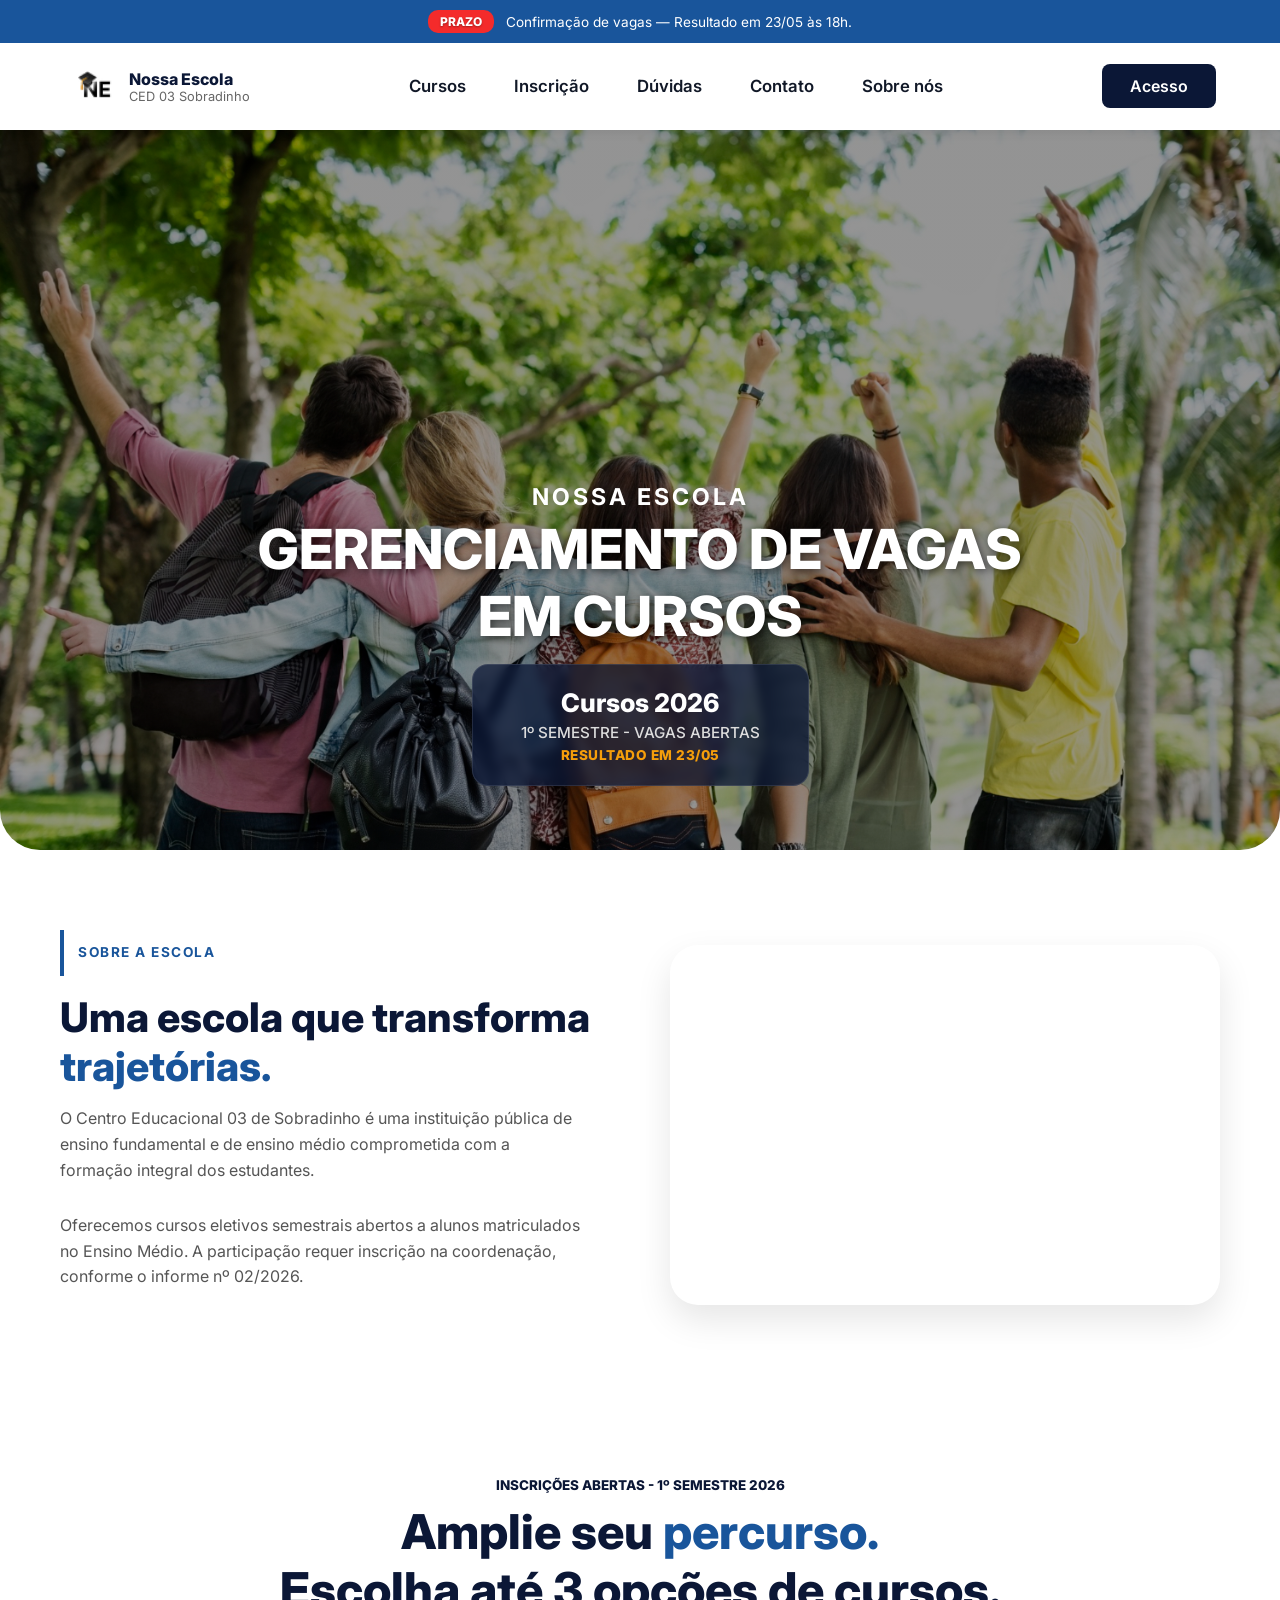
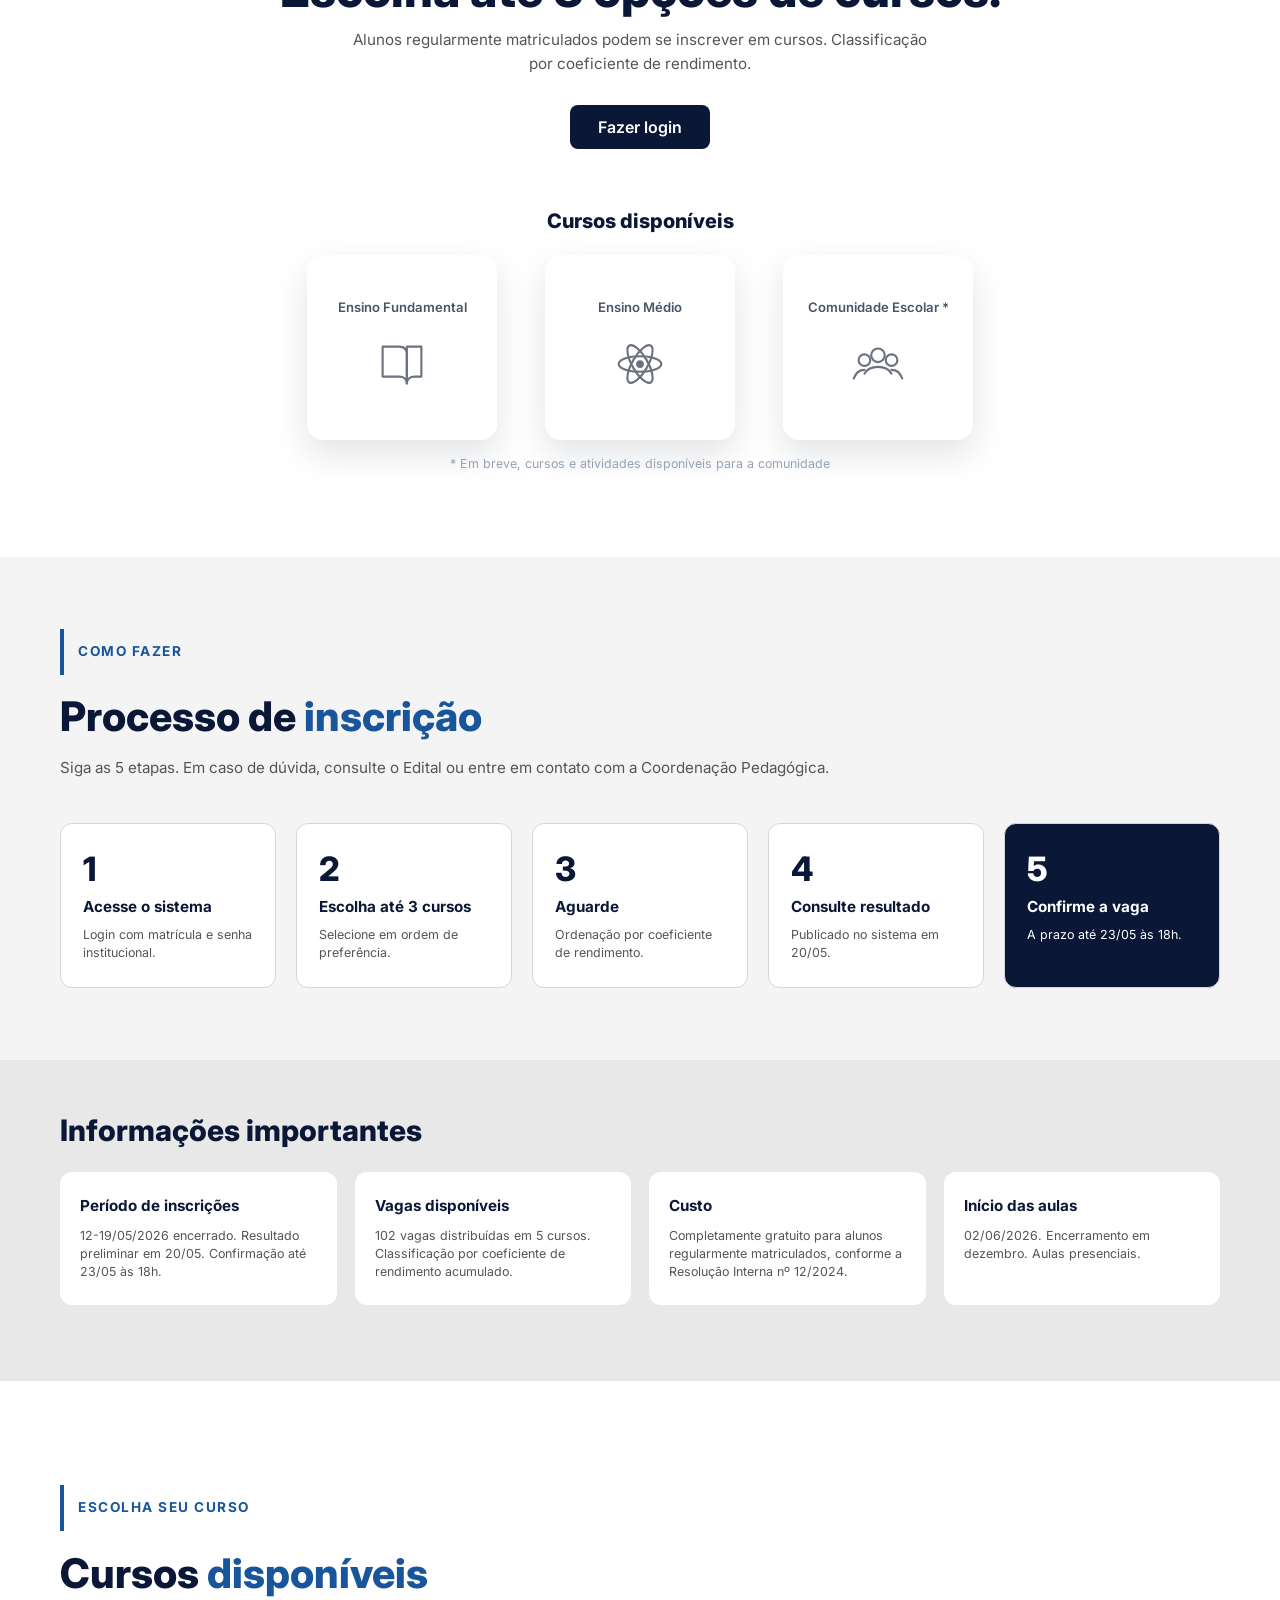
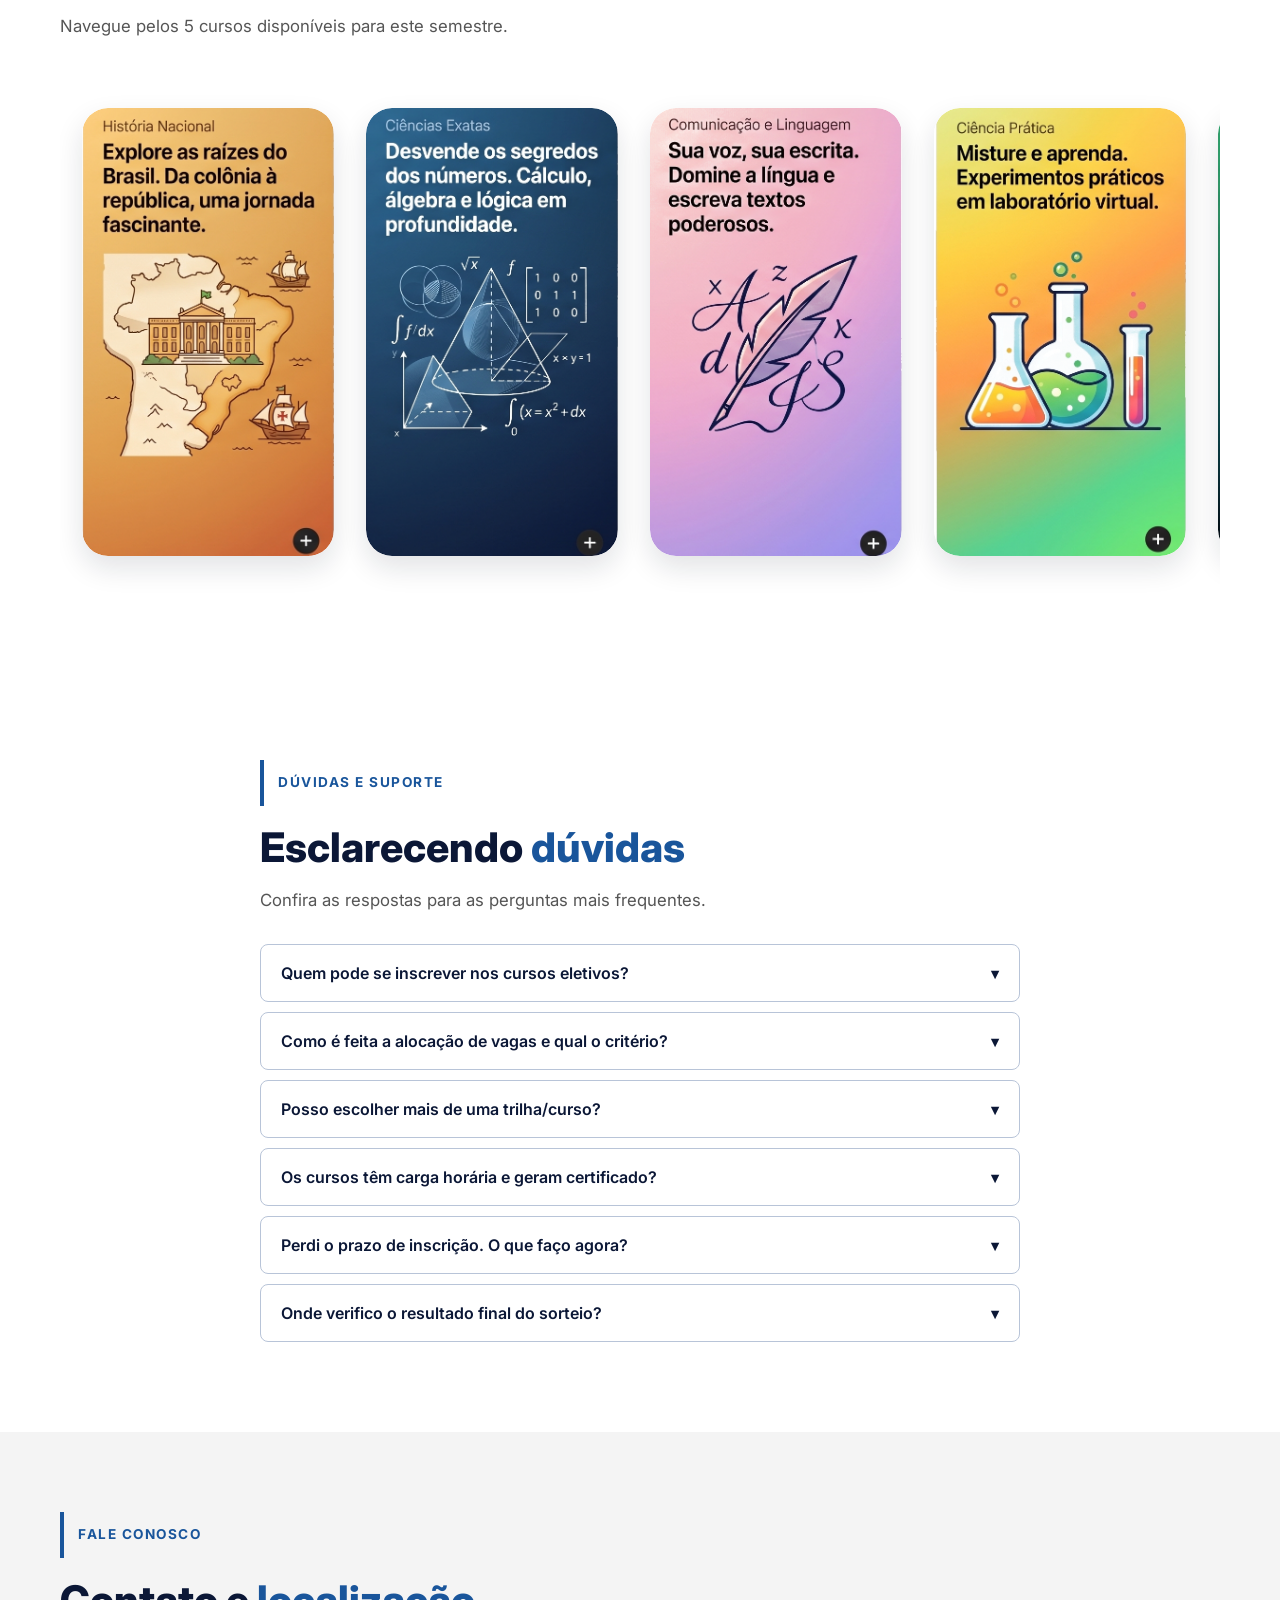
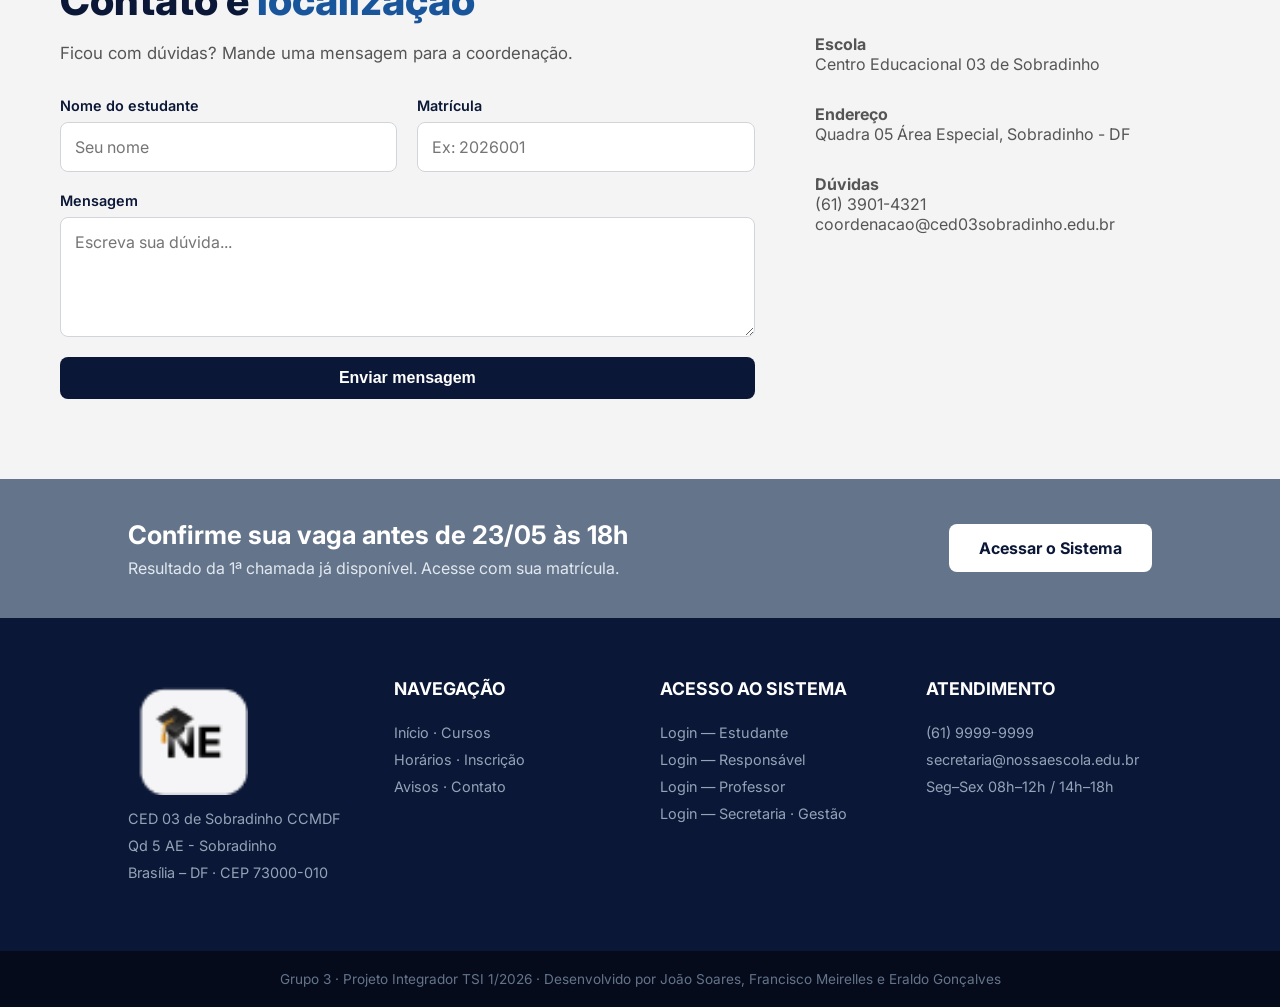
==== commit 07cdedb3: "Add files via upload" ====
--- a/index.html
+++ b/index.html
@@ -44,7 +44,7 @@
     <section id="hero">
         <div class="container text-center">
             <p class="hero-subtitulo">NOSSA ESCOLA</p>
-            <h2 class="hero-titulo">CREDENCIAMENTO DE VAGAS<br>EM CURSOS</h2>
+            <h2 class="hero-titulo">GERENCIAMENTO DE VAGAS<br>EM CURSOS</h2>
             <div class="hero-card">
                 <h3>Cursos 2026</h3>
                 <p>1º SEMESTRE - VAGAS ABERTAS</p>
--- a/css/style.css
+++ b/css/style.css
@@ -2,7 +2,8 @@
 
 :root {
     --azul: #0b1736;
-    --azul-vivo: #3b82f6;
+    --azul-vivo: #0b1736;
+    --azul-medio: #19559b;
     --texto: #555555;
     --texto-fraco: #64748b;
     --fundo: #f7f7f8;
@@ -72,7 +73,7 @@
 }
 
 .azul-titulo {
-    color: #19559b;
+    color: var(--azul-medio);
 }
 
 @keyframes alertaDesce {
@@ -86,7 +87,7 @@
     }
     100% {
         transform: translateY(0);
-        background-color: #19559b;
+        background-color: var(--azul-medio);
     }
 }
 
@@ -122,10 +123,10 @@
 .tagline-azul {
     font-size: 0.85rem;
     font-weight: 700;
-    color: #1d4ed8;
+    color: var(--azul-medio);
     letter-spacing: 1.5px;
     text-transform: uppercase;
-    border-left: 4px solid #19559b;
+    border-left: 4px solid var(--azul-medio);
     padding: 16px 0 16px 14px;
     margin-bottom: 18px;
     display: inline-block;
@@ -201,12 +202,12 @@
 }
 
 .btn-primario {
-    background-color: #0b1736;
+    background-color: var(--azul-vivo);
     color: #ffffff;
 }
 
 .btn-primario:hover {
-    background-color: #19559b;
+    background-color: var(--azul-medio);
     transform: translateY(-2px);
 }
 
@@ -217,7 +218,7 @@
 }
 
 .btn-branco:hover {
-    background-color: #19559b;
+    background-color: var(--azul-medio);
     color: #ffffff;
 }
 
@@ -263,7 +264,7 @@
 }
 
 #alerta-topo {
-    background-color: #19559b;
+    background-color: var(--azul-medio);
     color: #ffffff;
     padding: 10px;
     display: flex;
@@ -346,7 +347,7 @@
 }
 
 .menu a:hover {
-    color: #1d4ed8;
+    color: var(--azul-medio);
 }
 
 .menu a::after {
@@ -356,7 +357,7 @@
     bottom: 1px;
     width: 100%;
     height: 2px;
-    background-color: #0b1736;
+    background-color: var(--azul-vivo);
     transform: scaleX(0);
     transform-origin: left;
     transition: transform 0.3s ease;
@@ -387,7 +388,7 @@
     left: 0;
     width: 34px;
     height: 3px;
-    background-color: #0b1736;
+    background-color: var(--azul-vivo);
     border-radius: 20px;
     transition: 0.3s;
 }
@@ -750,7 +751,7 @@
 }
 
 .passo-destaque {
-    background-color: #0b1736;
+    background-color: var(--azul-vivo);
     color: #fff;
 }
 
@@ -801,8 +802,8 @@
 }
 
 .btn-seta:hover {
-    background-color: #19559b;
-    border-color: #19559b;
+    background-color: var(--azul-medio);
+    border-color: var(--azul-medio);
     color: #fff;
 }
 
@@ -829,7 +830,7 @@
 
 .vagas-badge {
     background-color: #fff;
-    color: #1d4ed8;
+    color: var(--azul-medio);
     padding: 6px 15px;
     border-radius: 20px;
     font-weight: 700;
@@ -910,7 +911,7 @@
 #slide-3:checked ~ .cursos-dots label[for="slide-3"],
 #slide-4:checked ~ .cursos-dots label[for="slide-4"],
 #slide-5:checked ~ .cursos-dots label[for="slide-5"] {
-    background-color: #1d4ed8;
+    background-color: var(--azul-medio);
     width: 20px;
     border-radius: 10px;
 }
@@ -1029,7 +1030,7 @@
 
 .form-grupo input:focus, 
 .form-grupo textarea:focus {
-    border-color: #1d4ed8;
+    border-color: var(--azul-medio);
     outline: none;
     box-shadow: 0 0 0 3px rgba(29, 78, 216, 0.1);
 }
@@ -1058,7 +1059,7 @@
 }
 
 footer {
-    background-color: #0b1736;
+    background-color: var(--azul-vivo);
     color: #ffffff;
     width: 100%;
 }
@@ -1105,7 +1106,7 @@
 }
 
 .btn-sistema:hover {
-    background-color: #19559b;
+    background-color: var(--azul-medio);
     color: #ffffff;
 }
 
@@ -1157,7 +1158,7 @@
 
 /* Cabeçalho do Login */
 .header-login {
-    background-color: #0b1736;
+    background-color: var(--azul-vivo);
     height: 60px;
     display: flex;
     align-items: center;
@@ -1193,20 +1194,23 @@
     font-size: 1.1rem;
     font-weight: 700;
     display: flex;
-    align-items: center;
+    align-items: baseline;
     gap: 8px;
+    flex-wrap: wrap;
 }
 
 .logo-login small {
     font-size: 0.65rem;
     font-weight: 400;
-    color: #94a3b8;
+    color: #cbd5e1;
     letter-spacing: 1px;
 }
 
 .bg-login {
     min-height: calc(100vh - 60px);
     background-image: url('../img/login.jpg'); 
+    background-size: cover;
+    background-repeat: no-repeat;
     background-position: center;
     display: flex;
     align-items: center;
@@ -1328,7 +1332,7 @@
 .painel-lateral {
     width: 250px;
     min-height: 100vh;
-    background-color: var(--azul);
+    background-color: var(--azul-vivo);
     color: #ffffff;
     padding: 28px 20px;
     display: flex;
@@ -1381,10 +1385,14 @@
     transition: 0.3s;
 }
 
-.painel-menu a:hover,
+.painel-menu a:hover {
+    background-color: var(--azul-medio);
+    color: #ffffff;
+}
+
 .painel-menu a.ativo {
-    background-color: var(--azul-vivo);
     color: #ffffff;
+    font-weight: 800;
 }
 
 .painel-sair {
@@ -1431,22 +1439,25 @@
 
 .indicador {
     background-color: #ffffff;
-    border: 1px solid var(--borda);
+    border: 1px solid rgba(25, 85, 155, 0.18);
     border-radius: var(--raio);
-    padding: 20px;
+    padding: 22px;
+    box-shadow: 0 8px 22px rgba(15, 23, 42, 0.06);
 }
 
 .indicador span {
     display: block;
-    color: var(--texto-fraco);
-    font-size: 0.78rem;
+    color: var(--azul-medio);
+    font-size: 0.86rem;
     text-transform: uppercase;
-    margin-bottom: 8px;
+    margin-bottom: 10px;
+    font-weight: 800;
 }
 
 .indicador strong {
-    font-size: 2rem;
+    font-size: 2.15rem;
     line-height: 1;
+    color: var(--azul-vivo);
 }
 
 .azul {
@@ -1454,19 +1465,19 @@
 }
 
 .verde {
-    color: #22c55e;
+    color: var(--azul-vivo);
 }
 
 .laranja {
-    color: #f59e0b;
+    color: var(--azul-vivo);
 }
 
 .roxo {
-    color: #a855f7;
+    color: var(--azul-vivo);
 }
 
 .ciano {
-    color: #06b6d4;
+    color: var(--azul-vivo);
 }
 
 .painel-titulo {
@@ -1495,7 +1506,7 @@
 
 .curso-icone {
     height: 96px;
-    background-color: var(--azul);
+    background-color: var(--azul-vivo);
     display: flex;
     align-items: center;
     justify-content: center;
@@ -1523,7 +1534,7 @@
 
 .curso-conteudo small {
     display: block;
-    color: #8aa0bd;
+    color: var(--azul-medio);
     margin-bottom: 7px;
 }
 
@@ -1994,37 +2005,33 @@
     }
 
     .painel-cards {
-        grid-template-columns: repeat(2, minmax(130px, 1fr));
-        gap: 20px;
+        grid-template-columns: 1fr;
+        gap: 26px;
+        padding: 0 6px;
     }
 
     .curso-icone {
-        height: 64px;
+        height: 76px;
     }
 
     .curso-icone img {
-        width: 34px;
-        height: 34px;
+        width: 42px;
+        height: 42px;
     }
 
     .curso-conteudo {
-        padding: 18px 14px;
+        padding: 24px 24px 28px;
     }
 
     .curso-conteudo h3 {
-        font-size: 0.92rem;
-    }
-
-    .curso-conteudo p,
-    .curso-conteudo small,
-    .badge {
-        display: none;
-    }
+        font-size: 1.12rem;
+    }
+
 
     .btn-curso {
         width: 100%;
-        padding: 9px 10px;
-        font-size: 0.68rem;
+        padding: 10px 12px;
+        font-size: 0.82rem;
     }
 
     .busca-form,
@@ -2055,3 +2062,36 @@
     }
 }
 
+
+
+@media screen and (max-width: 520px) {
+    .header-login {
+        height: auto;
+        min-height: 72px;
+        padding: 10px 14px;
+        justify-content: flex-end;
+    }
+
+    .logo-login {
+        max-width: calc(100% - 86px);
+        justify-content: flex-end;
+    }
+
+    .logo-login h1 {
+        flex-direction: column;
+        align-items: flex-start;
+        gap: 2px;
+        line-height: 1.05;
+    }
+
+    .logo-login small {
+        display: block;
+        font-size: 0.62rem;
+    }
+
+    .bg-login {
+        min-height: calc(100vh - 72px);
+        background-size: cover;
+        background-repeat: no-repeat;
+    }
+}
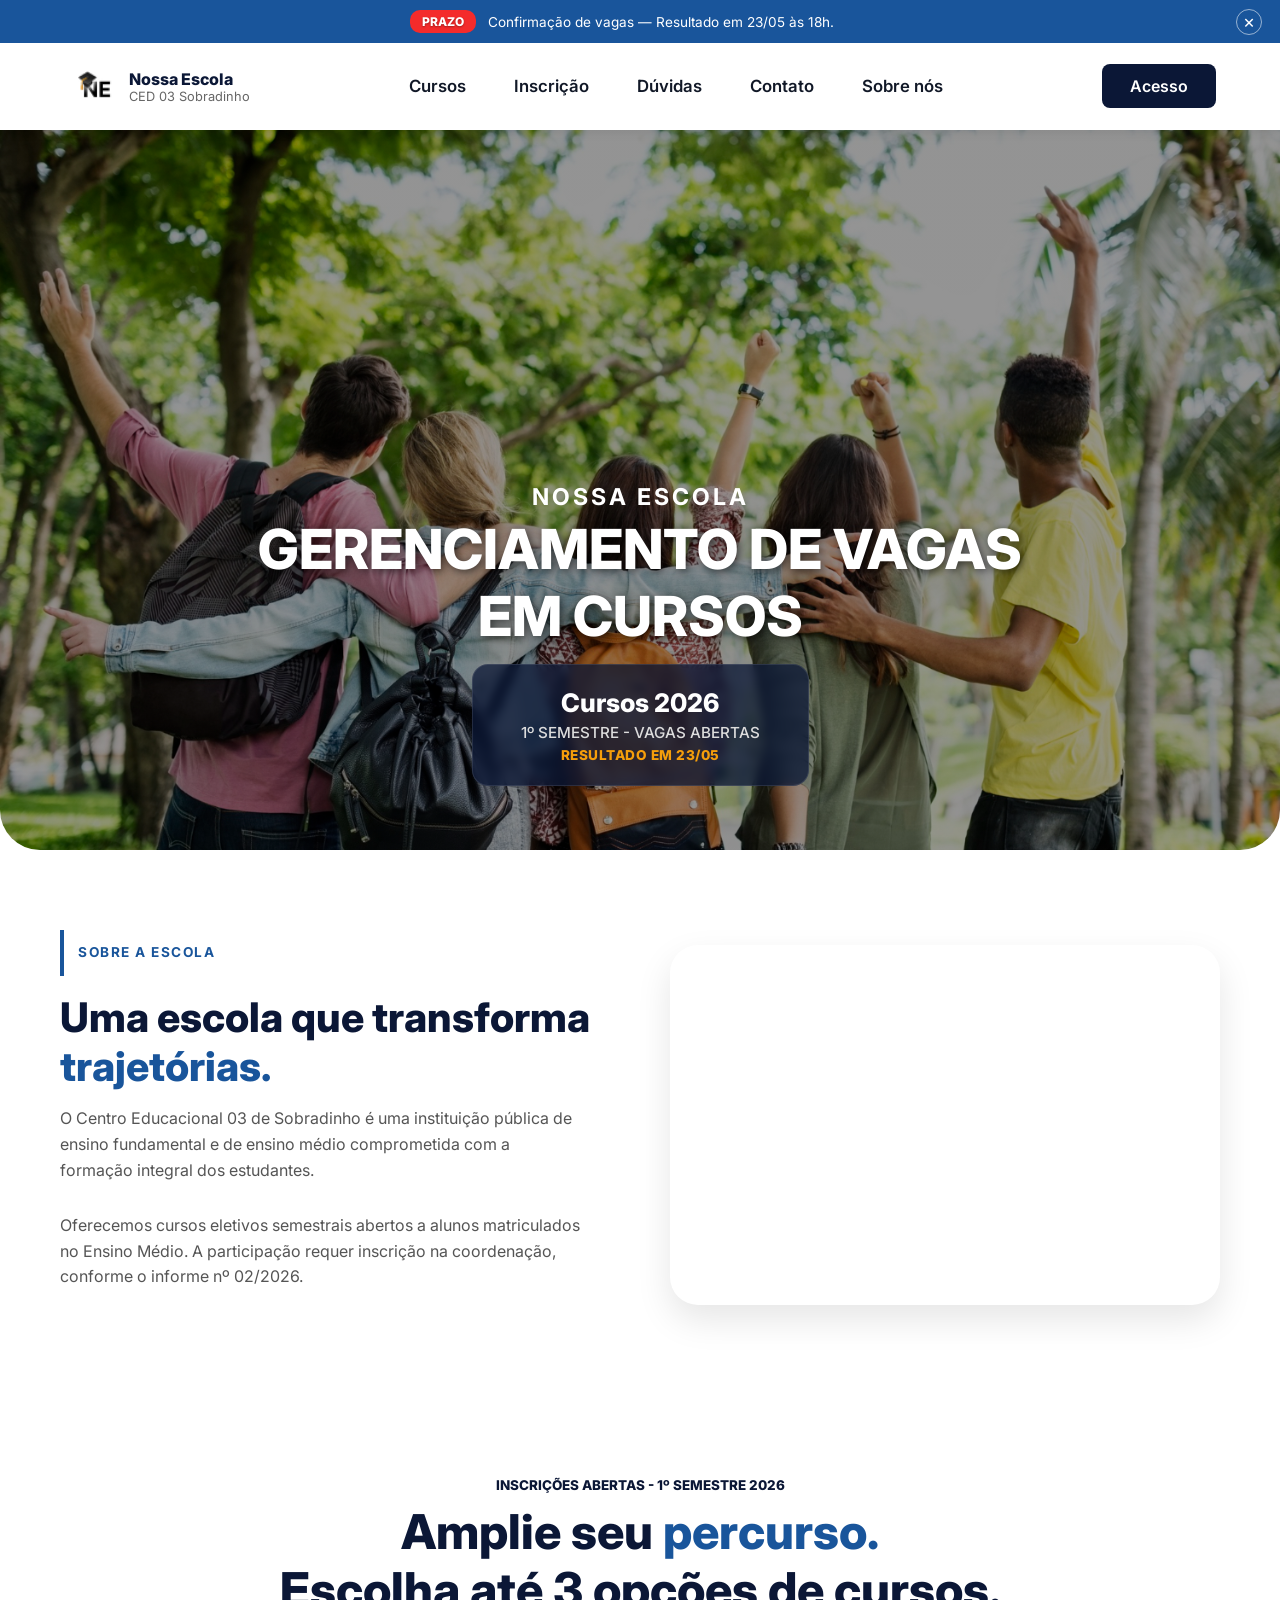
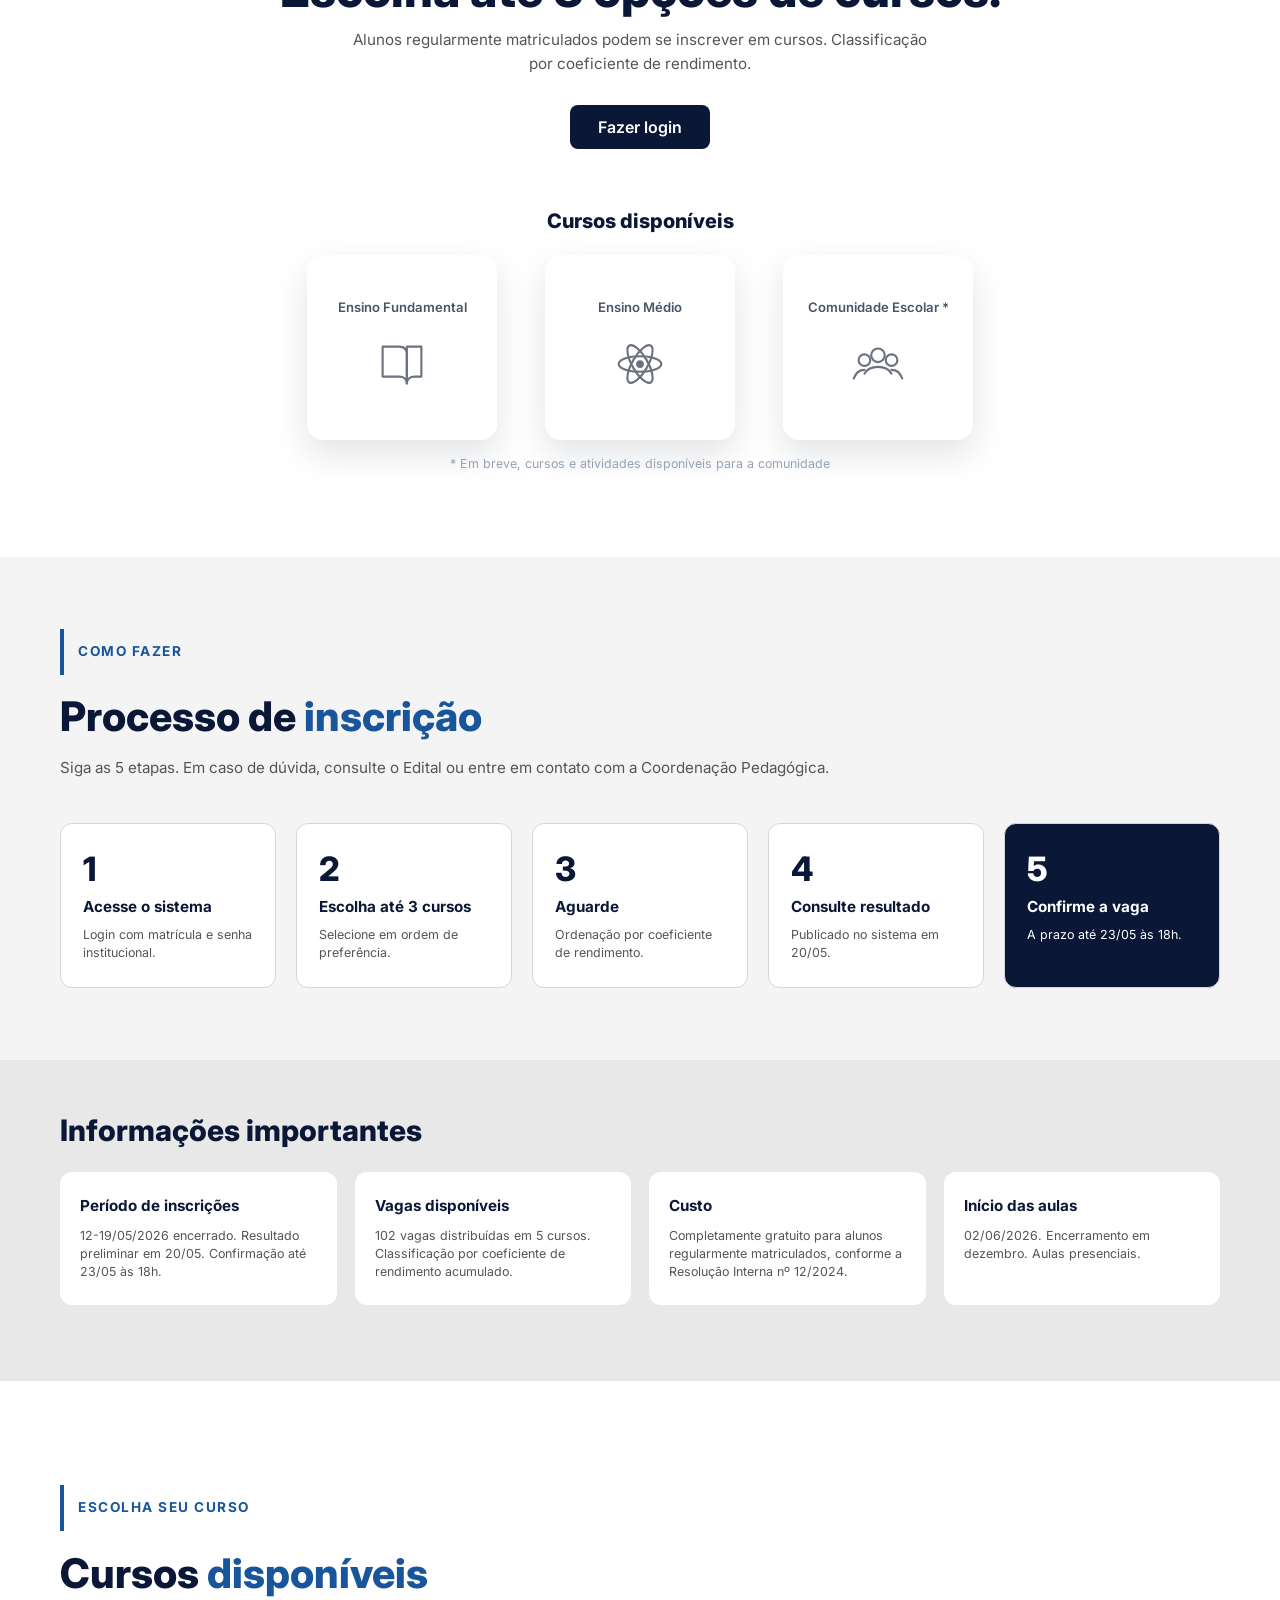
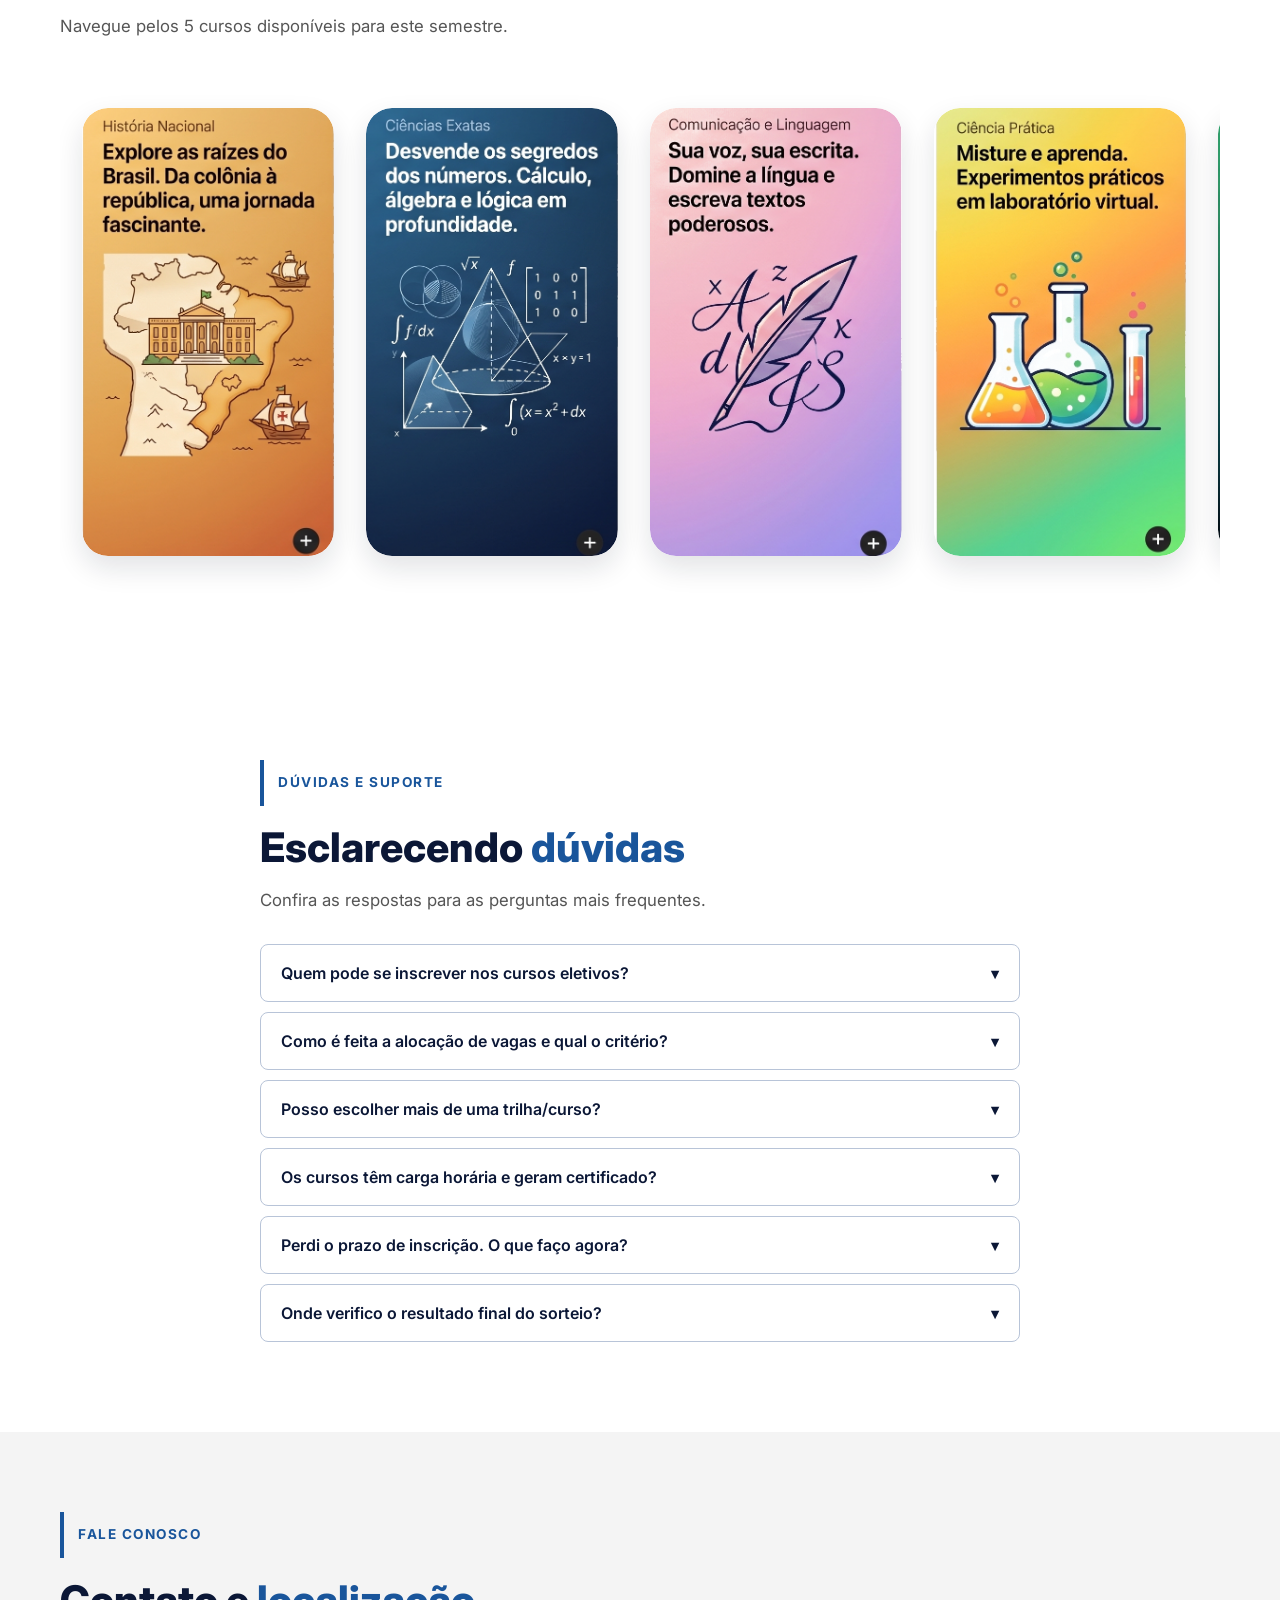
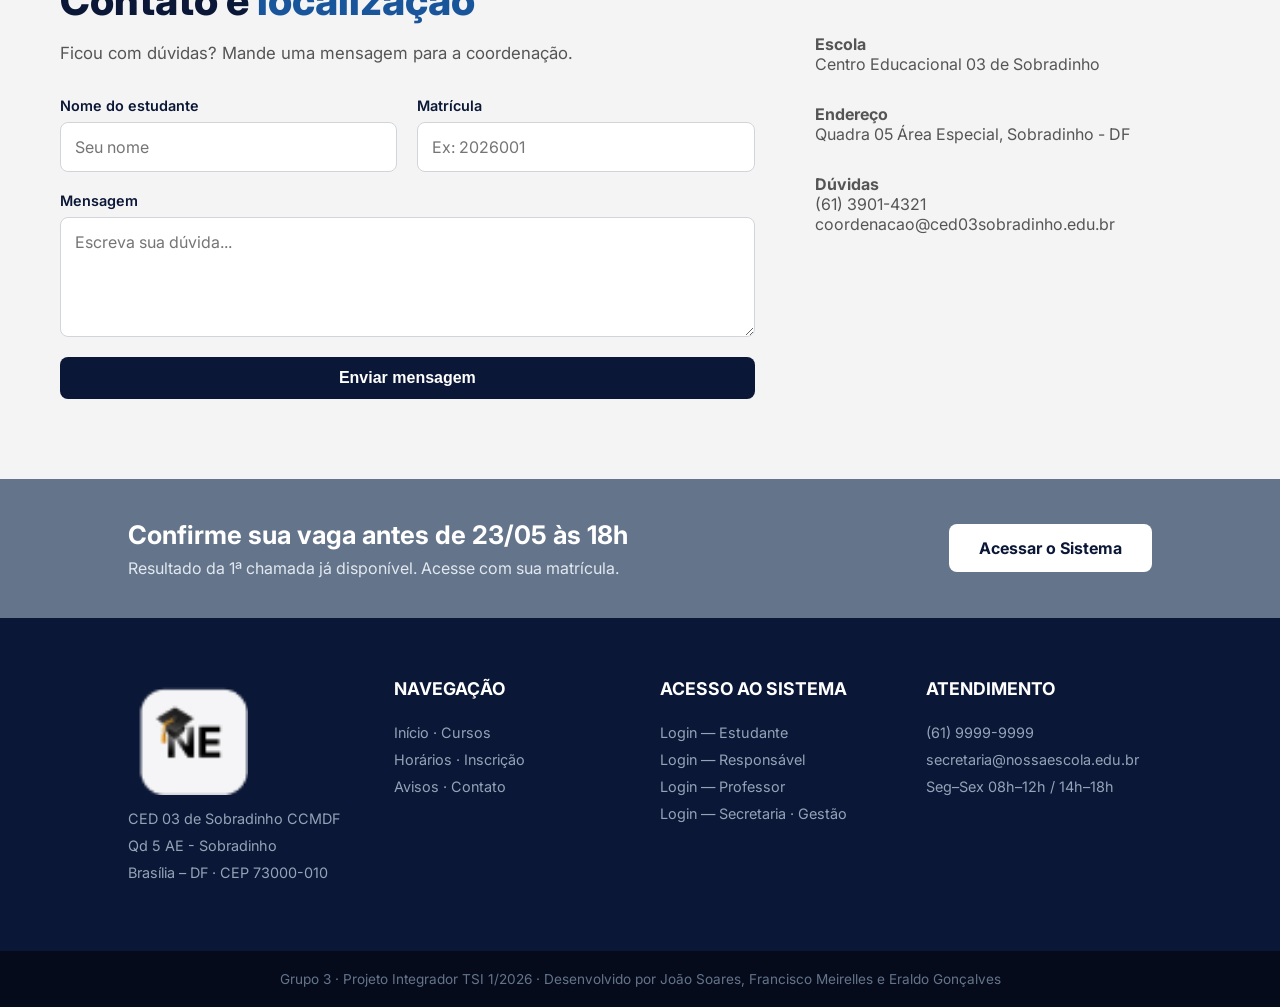
==== commit 3222cbeb: "Add files via upload" ====
--- a/index.html
+++ b/index.html
@@ -1,4 +1,4 @@
-﻿<!DOCTYPE html>
+<!DOCTYPE html>
 <html lang="pt-br">
 <head>
     <meta charset="UTF-8">
@@ -11,9 +11,11 @@
 </head>
 
 <body>
+    <input type="checkbox" id="fechar-alerta" class="alerta-check">
     <div id="alerta-topo">
         <span class="aviso-prazo">PRAZO</span>
         <span class="texto-alerta">Confirmação de vagas — Resultado em 23/05 às 18h.</span>
+        <label for="fechar-alerta" class="alerta-fechar" aria-label="Fechar aviso">×</label>
     </div>
 
     <header>
--- a/css/style.css
+++ b/css/style.css
@@ -263,20 +263,59 @@
     line-height: 1.5;
 }
 
-#alerta-topo {
-    background-color: var(--azul-medio);
-    color: #ffffff;
-    padding: 10px;
-    display: flex;
-    justify-content: center;
-    align-items: center;
-    gap: 12px;
-    font-size: 0.85rem;
-    animation: alertaDesce 1.2s ease-out both;
-    position: relative;
-    z-index: 200;
-}
-
+.alerta-check {
+    display: none;
+}
+
+#alerta-topo {
+    background-color: var(--azul-medio);
+    color: #ffffff;
+    padding: 10px 52px 10px 16px;
+    display: flex;
+    justify-content: center;
+    align-items: center;
+    gap: 12px;
+    font-size: 0.85rem;
+    animation: alertaDesce 1.2s ease-out both;
+    position: relative;
+    z-index: 200;
+    max-height: 72px;
+    overflow: hidden;
+    transition: max-height 0.45s ease, padding 0.45s ease, opacity 0.35s ease, transform 0.45s ease;
+}
+
+.alerta-fechar {
+    position: absolute;
+    right: 18px;
+    top: 50%;
+    transform: translateY(-50%);
+    width: 26px;
+    height: 26px;
+    border: 1px solid rgba(255, 255, 255, 0.55);
+    border-radius: 50%;
+    display: flex;
+    align-items: center;
+    justify-content: center;
+    color: #ffffff;
+    font-size: 1.15rem;
+    line-height: 1;
+    cursor: pointer;
+    transition: background-color 0.25s ease, transform 0.25s ease;
+}
+
+.alerta-fechar:hover {
+    background-color: rgba(255, 255, 255, 0.16);
+    transform: translateY(-50%) scale(1.05);
+}
+
+#fechar-alerta:checked + #alerta-topo {
+    max-height: 0;
+    padding-top: 0;
+    padding-bottom: 0;
+    opacity: 0;
+    transform: translateY(-100%);
+}
+
 .aviso-prazo {
     background-color: #f42b2b;
     color: #ffffff;
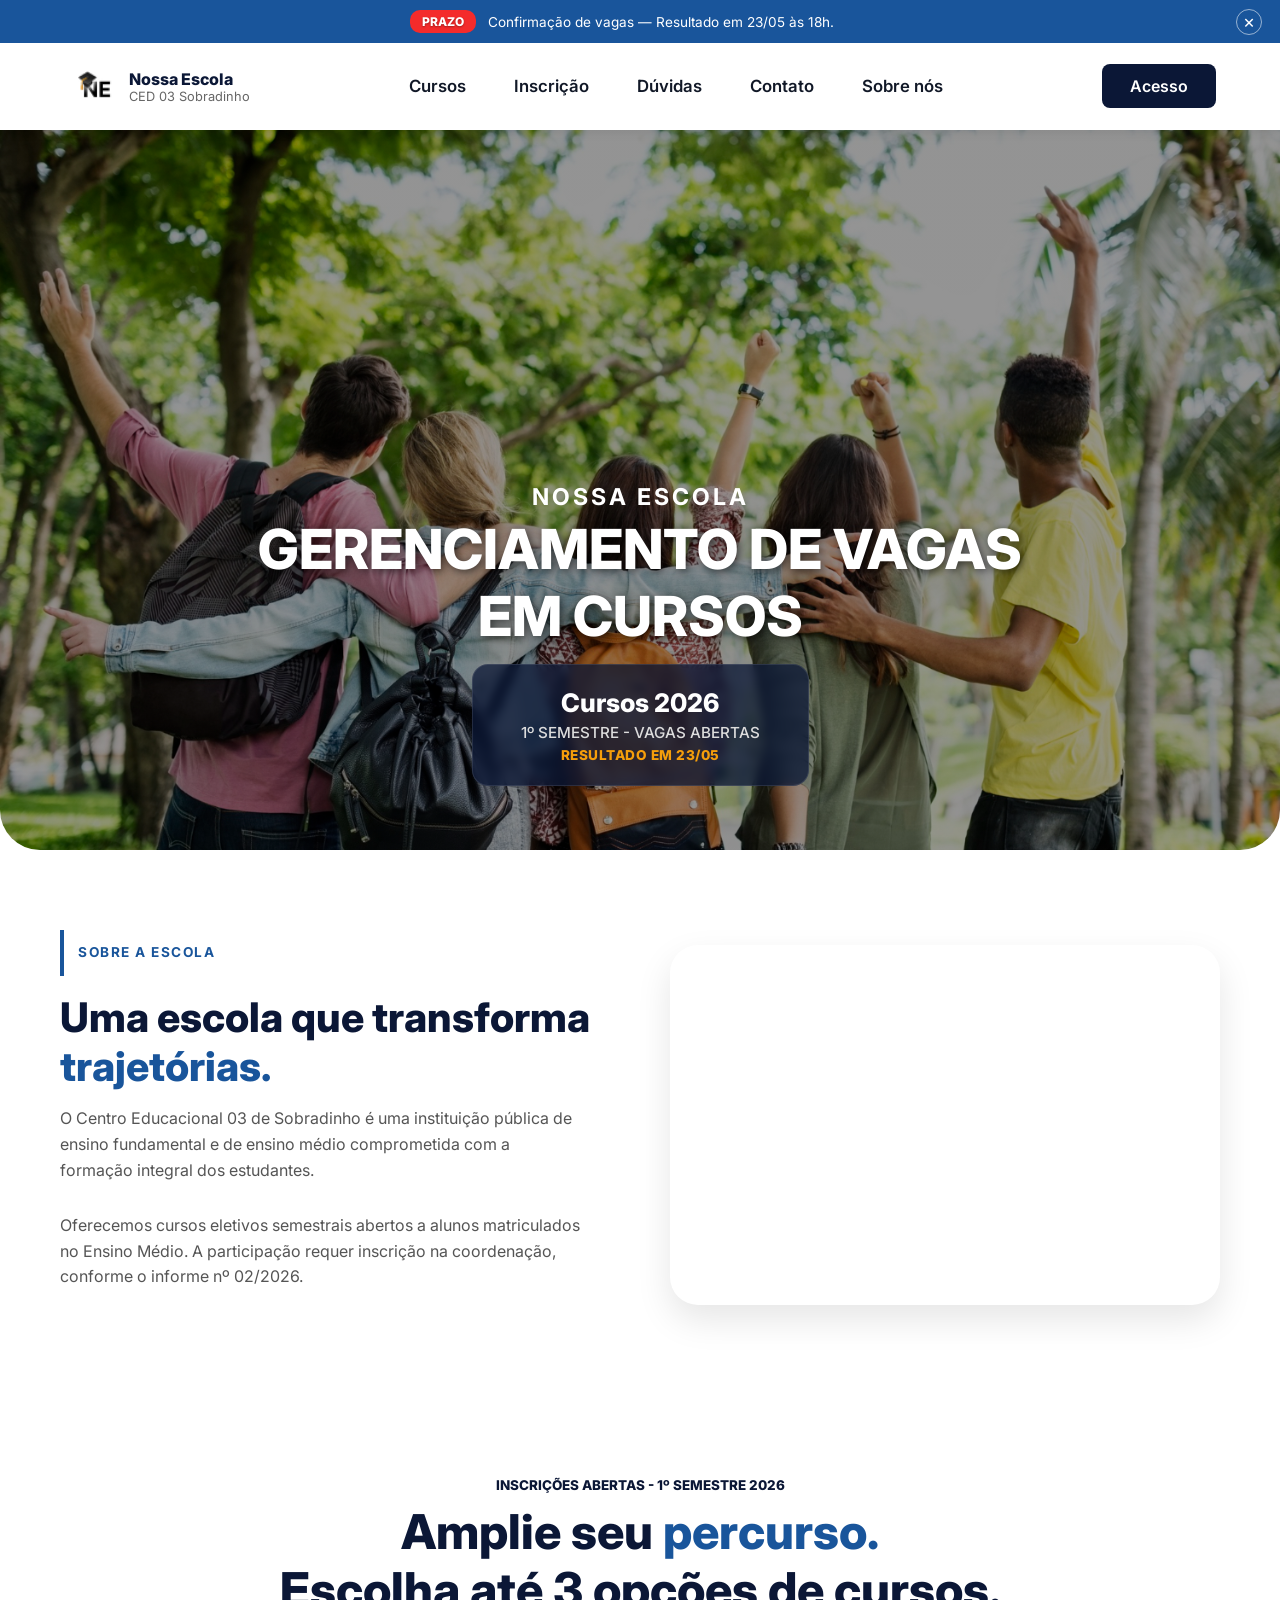
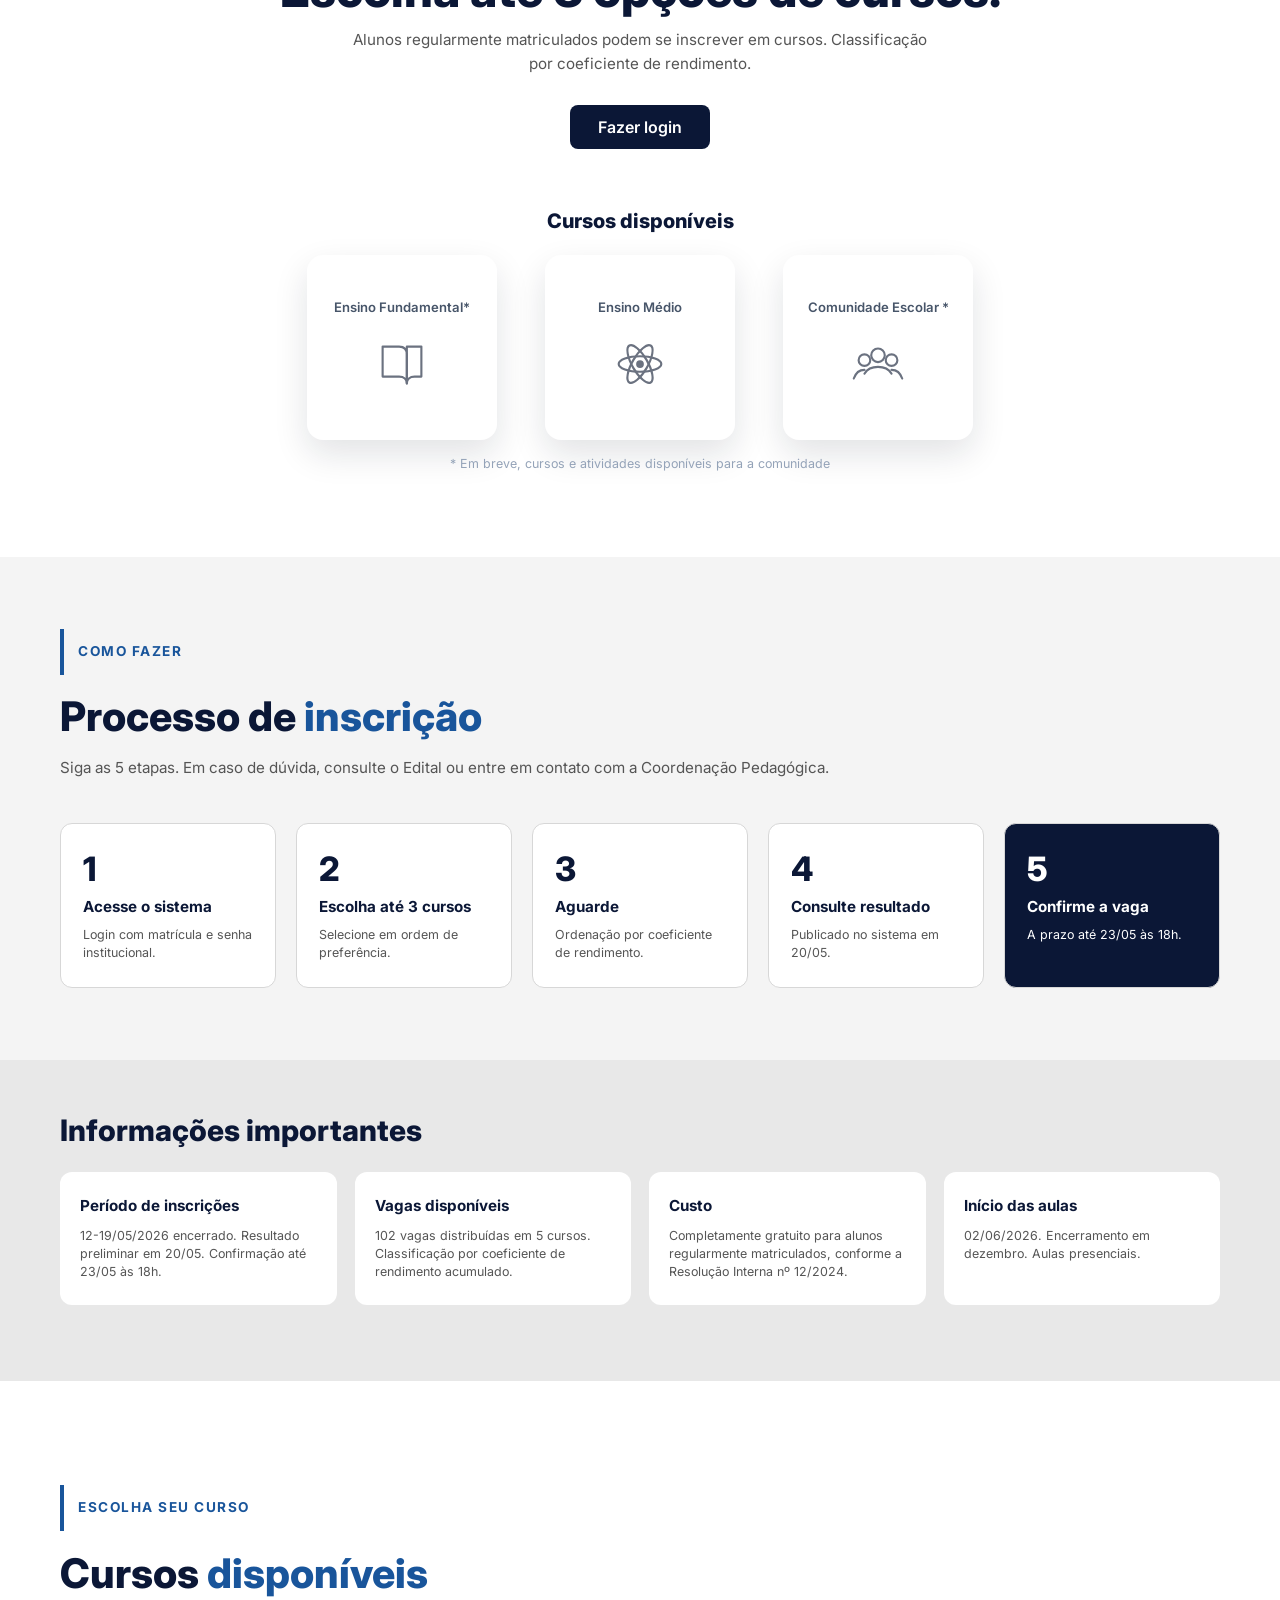
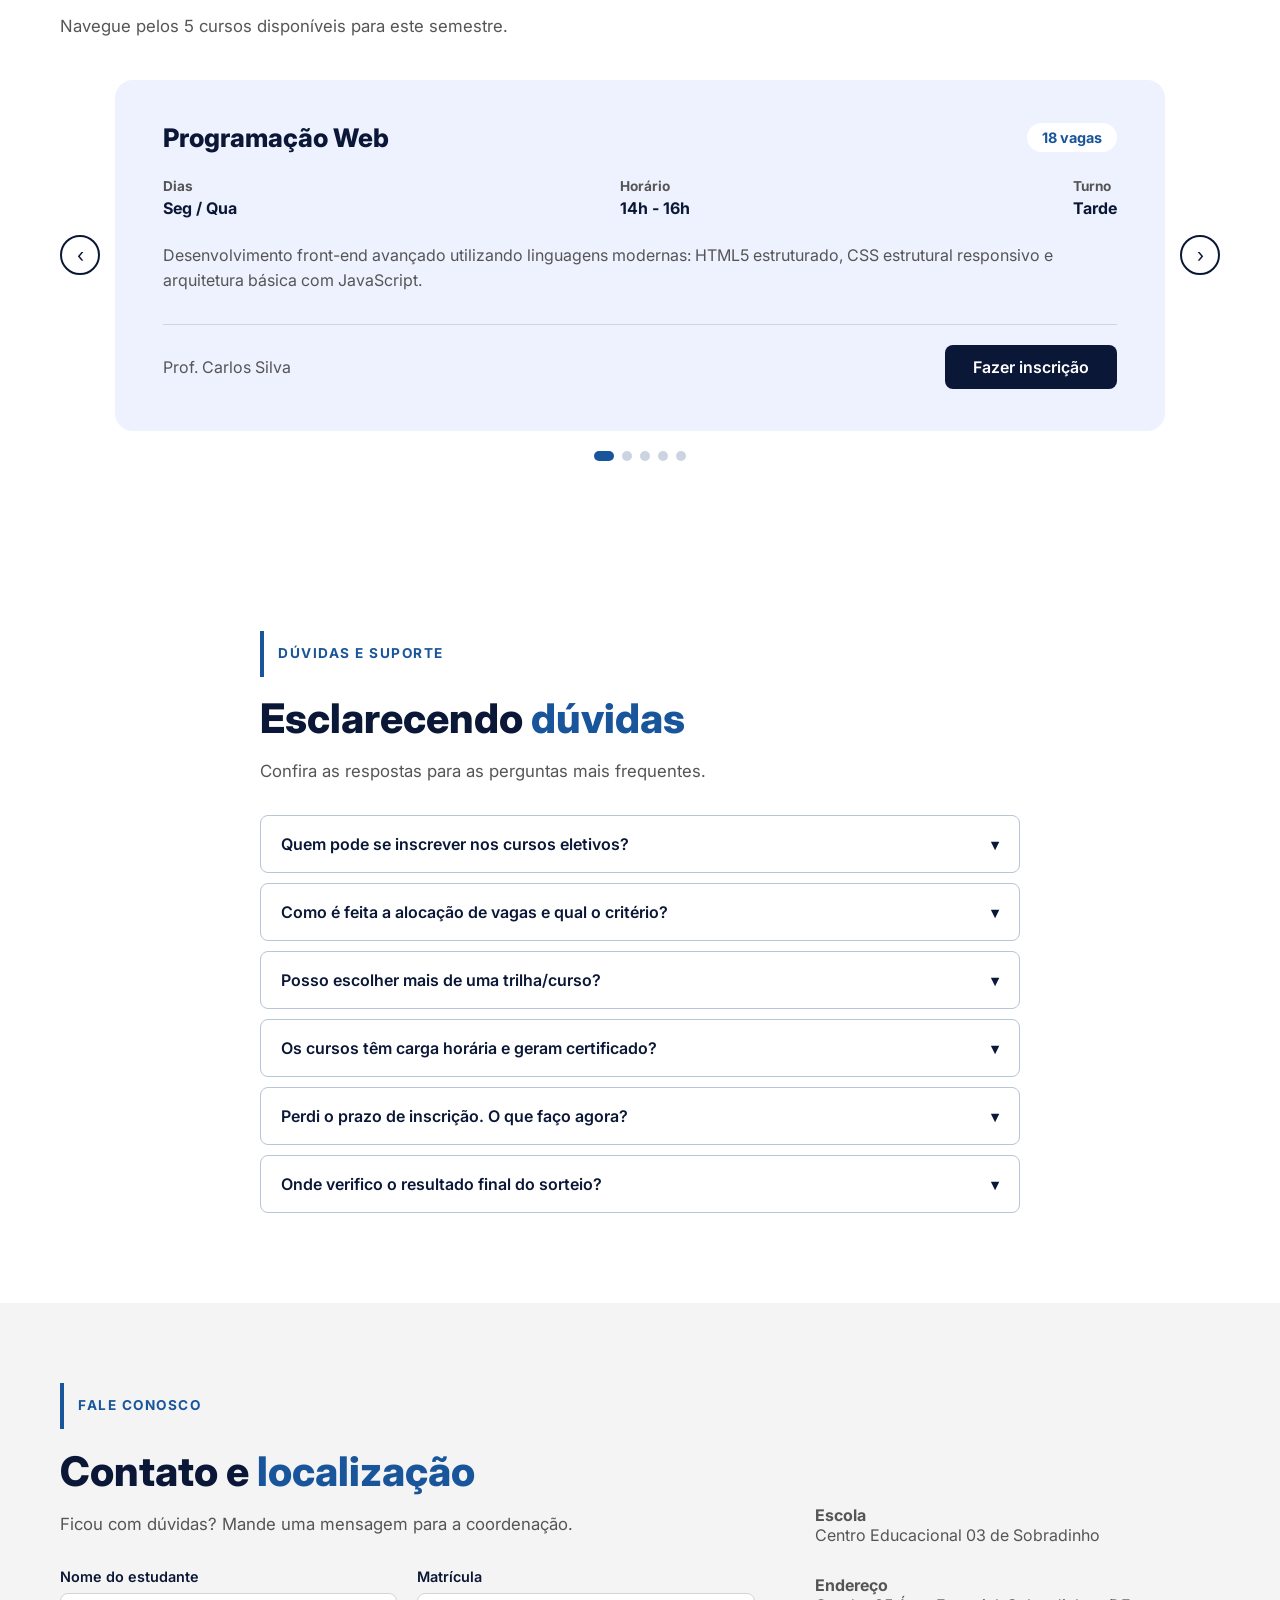
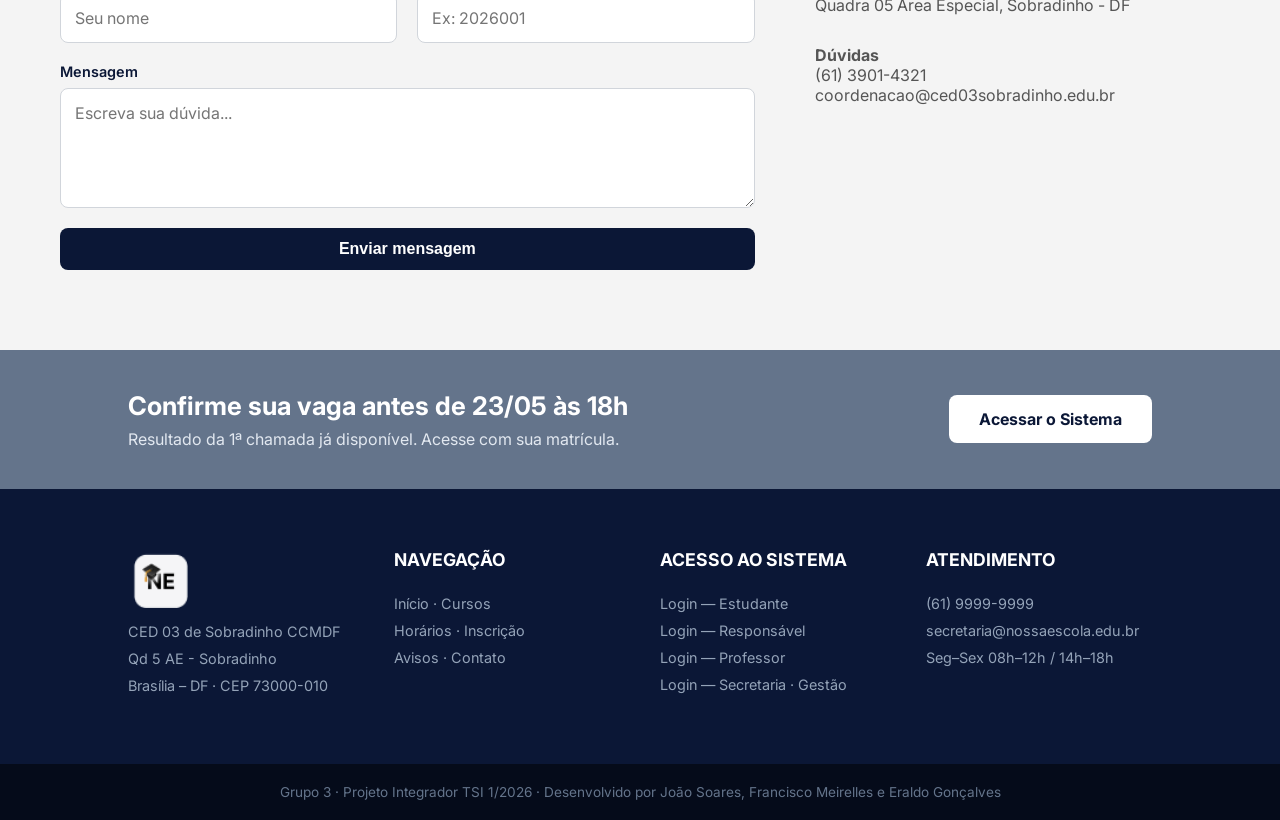
==== commit 0c630a7b: "Add files via upload" ====
--- a/index.html
+++ b/index.html
@@ -4,26 +4,25 @@
     <meta charset="UTF-8">
     <meta name="viewport" content="width=device-width, initial-scale=1.0">
     <meta name="author" content="PI 2026 IFB - GRUPO 03">
-    <meta name="description"  content="Sistema de gerenciamento de vagas e cursos para educação básica">
+    <meta name="description" content="Sistema de gerenciamento de vagas e cursos para educação básica">
     <title>Nossa Escola</title>
     <link rel="stylesheet" href="css/style.css">
-    
 </head>
 
 <body>
-    <input type="checkbox" id="fechar-alerta" class="alerta-check">
-    <div id="alerta-topo">
-        <span class="aviso-prazo">PRAZO</span>
-        <span class="texto-alerta">Confirmação de vagas — Resultado em 23/05 às 18h.</span>
-        <label for="fechar-alerta" class="alerta-fechar" aria-label="Fechar aviso">×</label>
+    <input type="checkbox" id="fechar-aviso" class="aviso-check">
+    <div id="aviso-topo">
+        <span class="etiqueta-prazo">PRAZO</span>
+        <span>Confirmação de vagas — Resultado em 23/05 às 18h.</span>
+        <label for="fechar-aviso" class="aviso-fechar" aria-label="Fechar aviso">×</label>
     </div>
 
     <header>
-        <nav class="nav-principal">
+        <nav class="navegacao-principal">
             <input type="checkbox" id="check-menu" class="menu-check">
-            <div class="logo">
-                <img src="img/logo.png" alt="Logo CED 03" class="logo-img">
-                <div class="logo-texto">
+            <div class="marca">
+                <img src="img/logo.png" alt="Logo CED 03" class="marca-imagem">
+                <div class="marca-texto">
                     <h1>Nossa Escola</h1>
                     <span>CED 03 Sobradinho</span>
                 </div>
@@ -34,23 +33,23 @@
                 <a href="#duvidas">Dúvidas</a>
                 <a href="#contato">Contato</a>
                 <a href="#sobre">Sobre nós</a>
-                <a href="login.html" class="btn btn-primario btn-acesso-mobile">Acesso</a>
+                <a href="login.html" class="botao botao-primario botao-acesso-mobile">Acesso</a>
             </div>
             <div class="acoes-menu">
-                <a href="login.html" class="btn btn-primario btn-acesso">Acesso</a>
+                <a href="login.html" class="botao botao-primario botao-acesso">Acesso</a>
                 <label for="check-menu" id="botao-menu" aria-label="Abrir menu"><span></span></label>
             </div>
         </nav>
     </header>
 
     <section id="hero">
-        <div class="container text-center">
+        <div class="container centralizado">
             <p class="hero-subtitulo">NOSSA ESCOLA</p>
             <h2 class="hero-titulo">GERENCIAMENTO DE VAGAS<br>EM CURSOS</h2>
             <div class="hero-card">
                 <h3>Cursos 2026</h3>
                 <p>1º SEMESTRE - VAGAS ABERTAS</p>
-                <span class="hero-card-destaque">RESULTADO EM 23/05</span>
+                <span class="hero-destaque">RESULTADO EM 23/05</span>
             </div>
         </div>
     </section>
@@ -58,20 +57,20 @@
     <main id="sobre" class="secao-padrao">
         <div class="container sobre-container">
             <div class="sobre-texto">
-                <span class="tagline-azul">SOBRE A ESCOLA</span>
-                <h2 class="titulo-secao">Uma escola que transforma <span class="azul-titulo">trajetórias.</span></h2>
+                <span class="etiqueta-azul">SOBRE A ESCOLA</span>
+                <h2 class="titulo-secao">Uma escola que transforma <span class="titulo-azul">trajetórias.</span></h2>
                 <p class="subtexto-secao">
-                    O Centro Educacional 03 de Sobradinho é uma instituição pública de ensino fundamental 
+                    O Centro Educacional 03 de Sobradinho é uma instituição pública de ensino fundamental
                     e de ensino médio comprometida com a formação integral dos estudantes.
                 </p>
                 <p class="subtexto-secao">
-                    Oferecemos cursos eletivos semestrais abertos a alunos matriculados no Ensino Médio. 
+                    Oferecemos cursos eletivos semestrais abertos a alunos matriculados no Ensino Médio.
                     A participação requer inscrição na coordenação, conforme o informe nº 02/2026.
                 </p>
             </div>
             <div class="sobre-carrossel">
                 <div class="carrossel-container">
-                    <img src="img/main-1.jpg" alt="Foto 1" class="carrossel-foto ativo">
+                    <img src="img/main-1.jpg" alt="Foto 1" class="carrossel-foto">
                     <img src="img/main-2.jpg" alt="Foto 2" class="carrossel-foto">
                     <img src="img/main-3.jpg" alt="Foto 3" class="carrossel-foto">
                     <img src="img/main-4.jpg" alt="Foto 4" class="carrossel-foto">
@@ -80,20 +79,19 @@
         </div>
     </main>
 
-   <section id="inscricao" class="secao-padrao inscricao-bloco">
-        <div class="container text-center">
-            
-            <span class="tagline-centro">INSCRIÇÕES ABERTAS - 1º SEMESTRE 2026</span>
-            <h2 class="titulo-secao">Amplie seu <span class="azul-titulo">percurso.</span><br>Escolha até 3 opções de cursos.</h2>
-            <p class="subtexto-secao inscricao-texto">Alunos regularmente matriculados podem se inscrever em cursos. Classificação por coeficiente de rendimento.</p>
-            
-            <a href="login.html" class="btn btn-primario btn-chamada">Fazer login</a>
+    <section id="inscricao" class="secao-padrao bloco-inscricao">
+        <div class="container centralizado">
+            <span class="etiqueta-centro">INSCRIÇÕES ABERTAS - 1º SEMESTRE 2026</span>
+            <h2 class="titulo-secao">Amplie seu <span class="titulo-azul">percurso.</span><br>Escolha até 3 opções de cursos.</h2>
+            <p class="subtexto-secao texto-inscricao">Alunos regularmente matriculados podem se inscrever em cursos. Classificação por coeficiente de rendimento.</p>
+
+            <a href="login.html" class="botao botao-primario botao-chamada">Fazer login</a>
 
             <h3 class="titulo-menor">Cursos disponíveis</h3>
 
             <div class="mini-cursos">
                 <article class="mini-card">
-                    <span>Ensino Fundamental</span>
+                    <span>Ensino Fundamental*</span>
                     <img src="img/icon-livro-dark.svg" alt="">
                 </article>
                 <article class="mini-card">
@@ -110,37 +108,33 @@
         </div>
     </section>
 
-    <section class="secao-padrao processo-bloco">
+    <section class="secao-padrao bloco-processo">
         <div class="container">
-            <span class="tagline-azul">COMO FAZER</span>
-            <h2 class="titulo-secao">Processo de <span class="azul-titulo">inscrição</span></h2>
-            <p class="subtexto-secao processo-texto">Siga as 5 etapas. Em caso de dúvida, consulte o Edital ou entre em contato com a Coordenação Pedagógica.</p>
-
-            <div class="grid-cards cards-esquerda">
+            <span class="etiqueta-azul">COMO FAZER</span>
+            <h2 class="titulo-secao">Processo de <span class="titulo-azul">inscrição</span></h2>
+            <p class="subtexto-secao texto-processo">Siga as 5 etapas. Em caso de dúvida, consulte o Edital ou entre em contato com a Coordenação Pedagógica.</p>
+
+            <div class="grade-cards cards-esquerda">
                 <div class="card-padrao">
                     <div class="numero-passo">1</div>
                     <h4>Acesse o sistema</h4>
                     <p>Login com matrícula e senha institucional.</p>
                 </div>
-                
                 <div class="card-padrao">
                     <div class="numero-passo">2</div>
                     <h4>Escolha até 3 cursos</h4>
                     <p>Selecione em ordem de preferência.</p>
                 </div>
-                
                 <div class="card-padrao">
                     <div class="numero-passo">3</div>
                     <h4>Aguarde</h4>
                     <p>Ordenação por coeficiente de rendimento.</p>
                 </div>
-                
                 <div class="card-padrao">
                     <div class="numero-passo">4</div>
                     <h4>Consulte resultado</h4>
                     <p>Publicado no sistema em 20/05.</p>
                 </div>
-                
                 <div class="card-padrao passo-destaque">
                     <div class="numero-passo">5</div>
                     <h4>Confirme a vaga</h4>
@@ -153,20 +147,20 @@
     <section class="info-importante">
         <div class="container">
             <h2 class="titulo-info">Informações importantes</h2>
-            <div class="info-grid">
-                <article class="info-card">
+            <div class="grade-info">
+                <article class="card-info">
                     <h3>Período de inscrições</h3>
                     <p>12-19/05/2026 encerrado. Resultado preliminar em 20/05. Confirmação até 23/05 às 18h.</p>
                 </article>
-                <article class="info-card">
+                <article class="card-info">
                     <h3>Vagas disponíveis</h3>
                     <p>102 vagas distribuídas em 5 cursos. Classificação por coeficiente de rendimento acumulado.</p>
                 </article>
-                <article class="info-card">
+                <article class="card-info">
                     <h3>Custo</h3>
                     <p>Completamente gratuito para alunos regularmente matriculados, conforme a Resolução Interna nº 12/2024.</p>
                 </article>
-                <article class="info-card">
+                <article class="card-info">
                     <h3>Início das aulas</h3>
                     <p>02/06/2026. Encerramento em dezembro. Aulas presenciais.</p>
                 </article>
@@ -176,159 +170,141 @@
 
     <section id="cursos" class="secao-padrao">
         <div class="container">
-            <span class="tagline-azul">ESCOLHA SEU CURSO</span>
-            <h2 class="titulo-secao">Cursos <span class="azul-titulo">disponíveis</span></h2>
+            <span class="etiqueta-azul">ESCOLHA SEU CURSO</span>
+            <h2 class="titulo-secao">Cursos <span class="titulo-azul">disponíveis</span></h2>
             <p class="subtexto-secao">Navegue pelos 5 cursos disponíveis para este semestre.</p>
 
-            <div class="cursos-vitrine" aria-label="Cursos disponíveis">
-                <a class="curso-vitrine-card" href="login.html" aria-label="Inscrever-se em História do Brasil">
-                    <img src="img/curso1-m2.png" alt="Curso História do Brasil">
-                </a>
-                <a class="curso-vitrine-card" href="login.html" aria-label="Inscrever-se em Matemática Avançada">
-                    <img src="img/curso2-m2.png" alt="Curso Matemática Avançada">
-                </a>
-                <a class="curso-vitrine-card" href="login.html" aria-label="Inscrever-se em Português e Redação">
-                    <img src="img/curso3-m2.png" alt="Curso Português e Redação">
-                </a>
-                <a class="curso-vitrine-card" href="login.html" aria-label="Inscrever-se em Química Experimental">
-                    <img src="img/curso4-m2.png" alt="Curso Química Experimental">
-                </a>
-                <a class="curso-vitrine-card" href="login.html" aria-label="Inscrever-se em Programação de Sistemas">
-                    <img src="img/curso5-m2.png" alt="Curso Programação de Sistemas">
-                </a>
-            </div>
-
-            <div class="css-carousel">
+            
+
+            <div class="carrossel-cursos">
                 <input type="radio" name="slider" id="slide-1" checked>
                 <input type="radio" name="slider" id="slide-2">
                 <input type="radio" name="slider" id="slide-3">
                 <input type="radio" name="slider" id="slide-4">
                 <input type="radio" name="slider" id="slide-5">
 
-                <div class="carousel-cards">
-                    
-                    <div class="card-wrapper">
-                        <label for="slide-5" class="btn-seta" aria-label="Curso anterior">‹</label>
+                <div class="carrossel-cards">
+                    <div class="carrossel-envoltorio">
+                        <label for="slide-5" class="botao-seta" aria-label="Curso anterior">‹</label>
                         <div class="card-detalhe-curso">
-                            <div class="card-topo-curso">
+                            <div class="topo-card-curso">
                                 <h3>Programação Web</h3>
-                                <span class="vagas-badge">18 vagas</span>
-                            </div>
-                            <div class="card-grid-info">
-                                <div class="info-item"><span>Dias</span><strong>Seg / Qua</strong></div>
-                                <div class="info-item"><span>Horário</span><strong>14h - 16h</strong></div>
-                                <div class="info-item"><span>Turno</span><strong>Tarde</strong></div>
-                            </div>
-                            <p class="card-descricao">Desenvolvimento front-end avançado utilizando linguagens modernas: HTML5 estruturado, CSS estrutural responsivo e arquitetura básica com JavaScript.</p>
-                            <div class="card-rodape-curso">
-                                <span class="prof-info">Prof. Carlos Silva</span>
-                                <a href="login.html" class="btn btn-primario">Fazer inscrição</a>
+                                <span class="etiqueta-vagas">18 vagas</span>
+                            </div>
+                            <div class="grade-dados-curso">
+                                <div class="item-dado"><span>Dias</span><strong>Seg / Qua</strong></div>
+                                <div class="item-dado"><span>Horário</span><strong>14h - 16h</strong></div>
+                                <div class="item-dado"><span>Turno</span><strong>Tarde</strong></div>
+                            </div>
+                            <p class="descricao-curso">Desenvolvimento front-end avançado utilizando linguagens modernas: HTML5 estruturado, CSS estrutural responsivo e arquitetura básica com JavaScript.</p>
+                            <div class="rodape-card-curso">
+                                <span>Prof. Carlos Silva</span>
+                                <a href="login.html" class="botao botao-primario">Fazer inscrição</a>
                             </div>
                         </div>
-                        <label for="slide-2" class="btn-seta" aria-label="Proximo curso">›</label>
-                    </div>
-
-                    <div class="card-wrapper">
-                        <label for="slide-1" class="btn-seta" aria-label="Curso anterior">‹</label>
+                        <label for="slide-2" class="botao-seta" aria-label="Proximo curso">›</label>
+                    </div>
+
+                    <div class="carrossel-envoltorio">
+                        <label for="slide-1" class="botao-seta" aria-label="Curso anterior">‹</label>
                         <div class="card-detalhe-curso">
-                            <div class="card-topo-curso">
+                            <div class="topo-card-curso">
                                 <h3>Matemática Avançada</h3>
-                                <span class="vagas-badge">25 vagas</span>
-                            </div>
-                            <div class="card-grid-info">
-                                <div class="info-item"><span>Dias</span><strong>Seg / Qua</strong></div>
-                                <div class="info-item"><span>Horário</span><strong>14h - 16h</strong></div>
-                                <div class="info-item"><span>Turno</span><strong>Tarde</strong></div>
-                            </div>
-                            <p class="card-descricao">Curso de matemática para alunos do ensino médio com foco em preparação para vestibulares.</p>
-                            <div class="card-rodape-curso">
-                                <span class="prof-info">Prof. Carlos Silva</span>
-                                <a href="login.html" class="btn btn-primario">Fazer inscrição</a>
+                                <span class="etiqueta-vagas">25 vagas</span>
+                            </div>
+                            <div class="grade-dados-curso">
+                                <div class="item-dado"><span>Dias</span><strong>Seg / Qua</strong></div>
+                                <div class="item-dado"><span>Horário</span><strong>14h - 16h</strong></div>
+                                <div class="item-dado"><span>Turno</span><strong>Tarde</strong></div>
+                            </div>
+                            <p class="descricao-curso">Curso de matemática para alunos do ensino médio com foco em preparação para vestibulares.</p>
+                            <div class="rodape-card-curso">
+                                <span>Prof. Carlos Silva</span>
+                                <a href="login.html" class="botao botao-primario">Fazer inscrição</a>
                             </div>
                         </div>
-                        <label for="slide-3" class="btn-seta" aria-label="Proximo curso">›</label>
-                    </div>
-
-                    <div class="card-wrapper">
-                        <label for="slide-2" class="btn-seta" aria-label="Curso anterior">‹</label>
+                        <label for="slide-3" class="botao-seta" aria-label="Proximo curso">›</label>
+                    </div>
+
+                    <div class="carrossel-envoltorio">
+                        <label for="slide-2" class="botao-seta" aria-label="Curso anterior">‹</label>
                         <div class="card-detalhe-curso">
-                            <div class="card-topo-curso">
+                            <div class="topo-card-curso">
                                 <h3>Português e Redação</h3>
-                                <span class="vagas-badge">25 vagas</span>
-                            </div>
-                            <div class="card-grid-info">
-                                <div class="info-item"><span>Dias</span><strong>Ter / Qui</strong></div>
-                                <div class="info-item"><span>Horário</span><strong>10h - 12h</strong></div>
-                                <div class="info-item"><span>Turno</span><strong>Manhã</strong></div>
-                            </div>
-                            <p class="card-descricao">Aperfeiçoamento em língua portuguesa e técnicas de redação dissertativa.</p>
-                            <div class="card-rodape-curso">
-                                <span class="prof-info">Prof. Ana Santos</span>
-                                <a href="login.html" class="btn btn-primario">Fazer inscrição</a>
+                                <span class="etiqueta-vagas">25 vagas</span>
+                            </div>
+                            <div class="grade-dados-curso">
+                                <div class="item-dado"><span>Dias</span><strong>Ter / Qui</strong></div>
+                                <div class="item-dado"><span>Horário</span><strong>10h - 12h</strong></div>
+                                <div class="item-dado"><span>Turno</span><strong>Manhã</strong></div>
+                            </div>
+                            <p class="descricao-curso">Aperfeiçoamento em língua portuguesa e técnicas de redação dissertativa.</p>
+                            <div class="rodape-card-curso">
+                                <span>Prof. Ana Santos</span>
+                                <a href="login.html" class="botao botao-primario">Fazer inscrição</a>
                             </div>
                         </div>
-                        <label for="slide-4" class="btn-seta" aria-label="Proximo curso">›</label>
-                    </div>
-
-                    <div class="card-wrapper">
-                        <label for="slide-3" class="btn-seta" aria-label="Curso anterior">‹</label>
+                        <label for="slide-4" class="botao-seta" aria-label="Proximo curso">›</label>
+                    </div>
+
+                    <div class="carrossel-envoltorio">
+                        <label for="slide-3" class="botao-seta" aria-label="Curso anterior">‹</label>
                         <div class="card-detalhe-curso">
-                            <div class="card-topo-curso">
+                            <div class="topo-card-curso">
                                 <h3>Química Experimental</h3>
-                                <span class="vagas-badge">20 vagas</span>
-                            </div>
-                            <div class="card-grid-info">
-                                <div class="info-item"><span>Dias</span><strong>Sex</strong></div>
-                                <div class="info-item"><span>Horário</span><strong>14h - 17h</strong></div>
-                                <div class="info-item"><span>Turno</span><strong>Tarde</strong></div>
-                            </div>
-                            <p class="card-descricao">Curso prático de química com experimentos laboratoriais e atividades orientadas.</p>
-                            <div class="card-rodape-curso">
-                                <span class="prof-info">Prof. Roberto Lima</span>
-                                <a href="login.html" class="btn btn-primario">Fazer inscrição</a>
+                                <span class="etiqueta-vagas">20 vagas</span>
+                            </div>
+                            <div class="grade-dados-curso">
+                                <div class="item-dado"><span>Dias</span><strong>Sex</strong></div>
+                                <div class="item-dado"><span>Horário</span><strong>14h - 17h</strong></div>
+                                <div class="item-dado"><span>Turno</span><strong>Tarde</strong></div>
+                            </div>
+                            <p class="descricao-curso">Curso prático de química com experimentos laboratoriais e atividades orientadas.</p>
+                            <div class="rodape-card-curso">
+                                <span>Prof. Roberto Lima</span>
+                                <a href="login.html" class="botao botao-primario">Fazer inscrição</a>
                             </div>
                         </div>
-                        <label for="slide-5" class="btn-seta" aria-label="Proximo curso">›</label>
-                    </div>
-
-                    <div class="card-wrapper">
-                        <label for="slide-4" class="btn-seta" aria-label="Curso anterior">‹</label>
+                        <label for="slide-5" class="botao-seta" aria-label="Proximo curso">›</label>
+                    </div>
+
+                    <div class="carrossel-envoltorio">
+                        <label for="slide-4" class="botao-seta" aria-label="Curso anterior">‹</label>
                         <div class="card-detalhe-curso">
-                            <div class="card-topo-curso">
+                            <div class="topo-card-curso">
                                 <h3>História do Brasil</h3>
-                                <span class="vagas-badge">30 vagas</span>
-                            </div>
-                            <div class="card-grid-info">
-                                <div class="info-item"><span>Dias</span><strong>Seg / Qua</strong></div>
-                                <div class="info-item"><span>Horário</span><strong>10h - 12h</strong></div>
-                                <div class="info-item"><span>Turno</span><strong>Manhã</strong></div>
-                            </div>
-                            <p class="card-descricao">Estudo aprofundado da história brasileira do período colonial à atualidade.</p>
-                            <div class="card-rodape-curso">
-                                <span class="prof-info">Prof. Mariana Costa</span>
-                                <a href="login.html" class="btn btn-primario">Fazer inscrição</a>
+                                <span class="etiqueta-vagas">30 vagas</span>
+                            </div>
+                            <div class="grade-dados-curso">
+                                <div class="item-dado"><span>Dias</span><strong>Seg / Qua</strong></div>
+                                <div class="item-dado"><span>Horário</span><strong>10h - 12h</strong></div>
+                                <div class="item-dado"><span>Turno</span><strong>Manhã</strong></div>
+                            </div>
+                            <p class="descricao-curso">Estudo aprofundado da história brasileira do período colonial à atualidade.</p>
+                            <div class="rodape-card-curso">
+                                <span>Prof. Mariana Costa</span>
+                                <a href="login.html" class="botao botao-primario">Fazer inscrição</a>
                             </div>
                         </div>
-                        <label for="slide-1" class="btn-seta" aria-label="Proximo curso">›</label>
-                    </div>
-
-                </div>
-                
-                <div class="cursos-dots">
-                    <label for="slide-1" class="dot"></label>
-                    <label for="slide-2" class="dot"></label>
-                    <label for="slide-3" class="dot"></label>
-                    <label for="slide-4" class="dot"></label>
-                    <label for="slide-5" class="dot"></label>
-                </div>
-            </div>
-        </div>
-    </section>
-
-    <section id="duvidas" class="secao-padrao bg-claro2">
-        <div class="container-sm">
-            <span class="tagline-azul">DÚVIDAS E SUPORTE</span>
-            <h2 class="titulo-secao">Esclarecendo <span class="azul-titulo">dúvidas</span></h2>
+                        <label for="slide-1" class="botao-seta" aria-label="Proximo curso">›</label>
+                    </div>
+                </div>
+
+                <div class="pontos-carrossel">
+                    <label for="slide-1" class="ponto"></label>
+                    <label for="slide-2" class="ponto"></label>
+                    <label for="slide-3" class="ponto"></label>
+                    <label for="slide-4" class="ponto"></label>
+                    <label for="slide-5" class="ponto"></label>
+                </div>
+            </div>
+        </div>
+    </section>
+
+    <section id="duvidas" class="secao-padrao fundo-branco">
+        <div class="container-pequeno">
+            <span class="etiqueta-azul">DÚVIDAS E SUPORTE</span>
+            <h2 class="titulo-secao">Esclarecendo <span class="titulo-azul">dúvidas</span></h2>
             <p class="subtexto-secao">Confira as respostas para as perguntas mais frequentes.</p>
 
             <div class="sanfona-container">
@@ -336,27 +312,22 @@
                     <summary class="sanfona-pergunta">Quem pode se inscrever nos cursos eletivos?</summary>
                     <p class="sanfona-resposta">Apenas alunos regularmente matriculados no Ensino Médio da nossa escola. Estudantes do Ensino Fundamental ou de outras instituições não são elegíveis nesta fase do edital.</p>
                 </details>
-
                 <details class="sanfona-item">
                     <summary class="sanfona-pergunta">Como é feita a alocação de vagas e qual o critério?</summary>
                     <p class="sanfona-resposta">A alocação prioriza a ordem de interesse e o rendimento escolar. Caso o número de inscritos supere as vagas de uma turma, o desempate será realizado através de um sorteio eletrônico auditável e transparente.</p>
                 </details>
-
                 <details class="sanfona-item">
                     <summary class="sanfona-pergunta">Posso escolher mais de uma trilha/curso?</summary>
                     <p class="sanfona-resposta">Sim. O sistema permite que você selecione até 3 opções distintas, classificando-as em 1ª, 2ª e 3ª opção. Isso aumenta significativamente suas chances de alocação caso sua primeira escolha atinja a capacidade máxima.</p>
                 </details>
-
                 <details class="sanfona-item">
                     <summary class="sanfona-pergunta">Os cursos têm carga horária e geram certificado?</summary>
                     <p class="sanfona-resposta">Sim, todos os cursos ofertados possuem carga horária registrada. O certificado será emitido ao final do semestre e anexado ao histórico escolar, exigindo frequência mínima de 75% e nota média superior a 5,0.</p>
                 </details>
-
                 <details class="sanfona-item">
                     <summary class="sanfona-pergunta">Perdi o prazo de inscrição. O que faço agora?</summary>
                     <p class="sanfona-resposta">As inscrições fora do prazo estipulado no Edital nº 02/2026 só poderão ser realizadas diretamente na Secretaria da escola, mediante abertura de requerimento e análise da existência de vagas residuais.</p>
                 </details>
-
                 <details class="sanfona-item">
                     <summary class="sanfona-pergunta">Onde verifico o resultado final do sorteio?</summary>
                     <p class="sanfona-resposta">O resultado oficial será publicado neste mesmo portal no dia 23/05 às 18h. Você poderá realizar o login no sistema com sua matrícula para verificar em qual curso foi alocado.</p>
@@ -366,23 +337,23 @@
     </section>
 
     <section id="contato" class="secao-padrao">
-        <div class="container contato-layout">
-            <div class="contato-form-area">
-                <span class="tagline-azul">FALE CONOSCO</span>
-                <h2 class="titulo-secao">Contato e <span class="azul-titulo">localização</span></h2>
+        <div class="container layout-contato">
+            <div class="area-formulario">
+                <span class="etiqueta-azul">FALE CONOSCO</span>
+                <h2 class="titulo-secao">Contato e <span class="titulo-azul">localização</span></h2>
                 <p class="subtexto-secao">Ficou com dúvidas? Mande uma mensagem para a coordenação.</p>
 
-                <form class="form-contato">
-                    <div class="form-linha">
-                        <div class="form-grupo"><label>Nome do estudante</label><input type="text" placeholder="Seu nome"></div>
-                        <div class="form-grupo"><label>Matrícula</label><input type="text" placeholder="Ex: 2026001"></div>
-                    </div>
-                    <div class="form-grupo"><label>Mensagem</label><textarea placeholder="Escreva sua dúvida..."></textarea></div>
-                    <button type="button" class="btn btn-primario btn-enviar">Enviar mensagem</button>
+                <form class="formulario-contato">
+                    <div class="linha-formulario">
+                        <div class="grupo-campo"><label>Nome do estudante</label><input type="text" placeholder="Seu nome"></div>
+                        <div class="grupo-campo"><label>Matrícula</label><input type="text" placeholder="Ex: 2026001"></div>
+                    </div>
+                    <div class="grupo-campo"><label>Mensagem</label><textarea placeholder="Escreva sua dúvida..."></textarea></div>
+                    <button type="button" class="botao botao-primario botao-enviar">Enviar mensagem</button>
                 </form>
             </div>
 
-            <div class="contato-info-area">
+            <div class="area-informacoes">
                 <div class="info-bloco"><h4>Escola</h4><p>Centro Educacional 03 de Sobradinho</p></div>
                 <div class="info-bloco"><h4>Endereço</h4><p>Quadra 05 Área Especial, Sobradinho - DF</p></div>
                 <div class="info-bloco"><h4>Dúvidas</h4><p>(61) 3901-4321<br>coordenacao@ced03sobradinho.edu.br</p></div>
@@ -390,17 +361,15 @@
         </div>
     </section>
 
-  
-
-     <footer>
+    <footer>
         <div class="pre-rodape">
-            <p class="p-confirme">Confirme sua vaga antes de 23/05 às 18h</p>
-            <a class="btn-sistema" href="login.html">Acessar o Sistema</a>
-            <p class="p-resultado">Resultado da 1ª chamada já disponível. Acesse com sua matrícula.</p>
-        </div>
-
-        <div class="container-grid">
-            <div class="item">
+            <p class="pre-rodape-titulo">Confirme sua vaga antes de 23/05 às 18h</p>
+            <a class="botao-sistema" href="login.html">Acessar o Sistema</a>
+            <p class="pre-rodape-subtitulo">Resultado da 1ª chamada já disponível. Acesse com sua matrícula.</p>
+        </div>
+
+        <div class="grade-rodape">
+            <div class="coluna-rodape">
                 <a href="#" class="link-rodape">
                     <img src="img/logo.png" alt="Logo CED 03">
                     <p>CED 03 de Sobradinho CCMDF</p>
@@ -408,20 +377,20 @@
                     <p>Brasília – DF · CEP 73000-010</p>
                 </a>
             </div>
-            <div class="item">
+            <div class="coluna-rodape">
                 <h3>NAVEGAÇÃO</h3><br>
-                <p>Início · Cursos</p> 
+                <p>Início · Cursos</p>
                 <p>Horários · Inscrição</p>
                 <p>Avisos · Contato</p>
             </div>
-            <div class="item">
+            <div class="coluna-rodape">
                 <h3>ACESSO AO SISTEMA</h3><br>
                 <p>Login — Estudante</p>
                 <p>Login — Responsável</p>
                 <p>Login — Professor</p>
                 <p>Login — Secretaria · Gestão</p>
             </div>
-            <div class="item">
+            <div class="coluna-rodape">
                 <h3>ATENDIMENTO</h3><br>
                 <p>(61) 9999-9999</p>
                 <p>secretaria@nossaescola.edu.br</p>
@@ -434,8 +403,5 @@
         </div>
     </footer>
 
-    
-    
 </body>
-
 </html>
--- a/css/style.css
+++ b/css/style.css
@@ -1,274 +1,259 @@
-@import url('https://fonts.googleapis.com/css2?family=Inter:wght@400;500;600;700&display=swap');
-
-:root {
-    --azul: #0b1736;
-    --azul-vivo: #0b1736;
-    --azul-medio: #19559b;
-    --texto: #555555;
-    --texto-fraco: #64748b;
-    --fundo: #f7f7f8;
-    --borda: #d1d5db;
-    --raio: 12px;
-    --sombra: 0 8px 24px rgba(0, 0, 0, 0.10);
-}
-
-* {
-    margin: 0;
-    padding: 0;
-    box-sizing: border-box;
-}
-
-html {
-    scroll-behavior: smooth;
-}
-
-body {
-    font-family: 'Inter', sans-serif;
-    background-color: #ffffff;
-    color: #555555;
-}
-
-a {
-    text-decoration: none;
-    color: inherit;
-}
-
-.container {
-    max-width: 1200px;
-    margin: 0 auto;
-    padding: 0 20px;
-    width: 100%;
-}
-
-.container-sm {
-    max-width: 800px;
-    margin: 0 auto;
-    padding: 0 20px;
-    width: 100%;
-}
-
-.secao-padrao {
-    padding: 80px 0;
-}
-
-.bg-claro {
-    background-color: #cfe2f3;
-}
-
-.bg-claro2 {
-    background-color: #ffffff;
-}
-
-
-.text-center {
-    text-align: center;
-}
-
-.titulo-secao {
-    font-size: 2.55rem;
-    color: #0b1736;
-    font-weight: 800;
-    margin-bottom: 15px;
-    line-height: 1.2;
-}
-
-.azul-titulo {
-    color: var(--azul-medio);
-}
-
-@keyframes alertaDesce {
-    0% {
-        transform: translateY(-100%);
-        background-color: #8c98a2;
-    }
-    65% {
-        transform: translateY(0);
-        background-color: #8c98a2;
-    }
-    100% {
-        transform: translateY(0);
-        background-color: var(--azul-medio);
-    }
-}
-
-@keyframes piscaPrazo {
-    0%, 100% {
-        opacity: 1;
-        box-shadow: 0 2px 8px rgba(244, 43, 43, 0.25);
-    }
-    50% {
-        opacity: 0.72;
-        box-shadow: 0 4px 14px rgba(244, 43, 43, 0.45);
-    }
-}
-
-@keyframes heroEntra {
-    from {
-        opacity: 0;
-        transform: translateY(44px);
-    }
-    to {
-        opacity: 1;
-        transform: translateY(0);
-    }
-}
-
-.subtexto-secao {
-    font-size: 1.05rem;
-    color: #555555;
-    margin-bottom: 30px;
-    line-height: 1.6;
-}
-
-.tagline-azul {
-    font-size: 0.85rem;
-    font-weight: 700;
-    color: var(--azul-medio);
-    letter-spacing: 1.5px;
-    text-transform: uppercase;
-    border-left: 4px solid var(--azul-medio);
-    padding: 16px 0 16px 14px;
-    margin-bottom: 18px;
-    display: inline-block;
-    line-height: 1;
-}
-
-.tagline-centro {
-    display: inline-block;
-    color: #0b1736;
-    font-size: 0.84rem;
-    font-weight: 800;
-    text-transform: uppercase;
-    margin-bottom: 10px;
-}
-
-@keyframes secaoLateral {
-    from {
-        transform: translateX(-72px);
-    }
-    to {
-        transform: translateX(0);
-    }
-}
-
-@keyframes secaoLateralTitulo {
-    from {
-        transform: translateX(-54px);
-    }
-    to {
-        transform: translateX(0);
-    }
-}
-
-@supports (animation-timeline: view()) {
-    .secao-padrao .tagline-azul,
-    .secao-padrao .tagline-centro {
-        animation-name: secaoLateral;
-        animation-duration: 1s;
-        animation-timing-function: cubic-bezier(0.2, 0.8, 0.2, 1);
-        animation-fill-mode: both;
-        animation-timeline: view();
-        animation-range: entry 0% cover 34%;
-        will-change: transform;
-    }
-
-    .secao-padrao .titulo-secao,
-    .info-importante .titulo-info {
-        animation-name: secaoLateralTitulo;
-        animation-duration: 1s;
-        animation-timing-function: cubic-bezier(0.2, 0.8, 0.2, 1);
-        animation-fill-mode: both;
-        animation-timeline: view();
-        animation-range: entry 8% cover 42%;
-        will-change: transform;
-    }
-}
-
-.btn {
-    padding: 12px 28px;
-    border-radius: 8px;
-    font-weight: 600;
-    font-size: 1rem;
-    transition: 0.3s;
-    cursor: pointer;
-    border: none;
-    display: inline-flex;
-    justify-content: center;
-    align-items: center;
-}
-
-.btn-chamada {
-    margin-bottom: 50px;
-}
-
-.btn-primario {
-    background-color: var(--azul-vivo);
-    color: #ffffff;
-}
-
-.btn-primario:hover {
-    background-color: var(--azul-medio);
-    transform: translateY(-2px);
-}
-
-.btn-branco {
-    background-color: #ffffff;
-    color: #0b1736;
-    font-weight: 700;
-}
-
-.btn-branco:hover {
-    background-color: var(--azul-medio);
-    color: #ffffff;
-}
-
-.grid-cards {
-    display: flex;
-    justify-content: space-between;
-    gap: 20px;
-}
-
-.cards-esquerda {
-    text-align: left;
-}
-
-.card-padrao {
-    background-color: #ffffff;
-    border-radius: 12px;
-    padding: 30px 20px;
-    box-shadow: 0 4px 15px rgba(0, 0, 0, 0.04);
-    border: 1px solid #eee;
-    display: flex;
-    flex-direction: column;
-    transition: 0.3s;
-    flex: 1;
-    width: 100%; 
-    min-width: 0;
-}
-
-.card-padrao:hover {
-    transform: translateY(-4px);
-    box-shadow: 0 12px 28px rgba(15, 23, 42, 0.10);
-}
-
-.card-padrao h4 {
-    font-size: 1.05rem;
-    color: #0b1736;
-    font-weight: 700;
-    margin-bottom: 10px;
-}
-
-.card-padrao p {
-    font-size: 0.85rem;
-    line-height: 1.5;
-}
-
-.alerta-check {
+@import url('https://fonts.googleapis.com/css2?family=Inter:wght@400;500;600;700&display=swap');
+
+* {
+    margin: 0;
+    padding: 0;
+    box-sizing: border-box;
+}
+
+html {
+    scroll-behavior: smooth;
+}
+
+body {
+    font-family: 'Inter', sans-serif;
+    background-color: #ffffff;
+    color: #555555;
+}
+
+a {
+    text-decoration: none;
+    color: inherit;
+}
+
+.container {
+    max-width: 1200px;
+    margin: 0 auto;
+    padding: 0 20px;
+    width: 100%;
+}
+
+.container-pequeno {
+    max-width: 800px;
+    margin: 0 auto;
+    padding: 0 20px;
+    width: 100%;
+}
+
+.secao-padrao {
+    padding: 80px 0;
+}
+
+.fundo-claro {
+    background-color: #cfe2f3;
+}
+
+.fundo-branco {
+    background-color: #ffffff;
+}
+
+.centralizado {
+    text-align: center;
+}
+
+.titulo-secao {
+    font-size: 2.55rem;
+    color: #0b1736;
+    font-weight: 800;
+    margin-bottom: 15px;
+    line-height: 1.2;
+}
+
+.titulo-azul {
+    color: #19559b;
+}
+
+@keyframes alertaDesce {
+    0% {
+        transform: translateY(-100%);
+        background-color: #8c98a2;
+    }
+    65% {
+        transform: translateY(0);
+        background-color: #8c98a2;
+    }
+    100% {
+        transform: translateY(0);
+        background-color: #19559b;
+    }
+}
+
+@keyframes piscaPrazo {
+    0%, 100% {
+        opacity: 1;
+        box-shadow: 0 2px 8px rgba(244, 43, 43, 0.25);
+    }
+    50% {
+        opacity: 0.72;
+        box-shadow: 0 4px 14px rgba(244, 43, 43, 0.45);
+    }
+}
+
+@keyframes heroEntra {
+    from {
+        opacity: 0;
+        transform: translateY(44px);
+    }
+    to {
+        opacity: 1;
+        transform: translateY(0);
+    }
+}
+
+@keyframes entraDaEsquerda {
+    from { transform: translateX(-200px); }
+    to   { transform: translateX(0); }
+}
+
+@keyframes entraTituloEsquerda {
+    from { transform: translateX(-150px); }
+    to   { transform: translateX(0); }
+}
+
+@keyframes fadeImagens {
+    0%, 20% { opacity: 1; z-index: 2; }
+    25%, 95% { opacity: 0; z-index: 1; }
+    100% { opacity: 1; z-index: 2; }
+}
+
+.subtexto-secao {
+    font-size: 1.05rem;
+    color: #555555;
+    margin-bottom: 30px;
+    line-height: 1.6;
+}
+
+.etiqueta-azul {
+    font-size: 0.85rem;
+    font-weight: 700;
+    color: #19559b;
+    letter-spacing: 1.5px;
+    text-transform: uppercase;
+    border-left: 4px solid #19559b;
+    padding: 16px 0 16px 14px;
+    margin-bottom: 18px;
+    display: inline-block;
+    line-height: 1;
+}
+
+.etiqueta-centro {
+    display: inline-block;
+    color: #0b1736;
+    font-size: 0.84rem;
+    font-weight: 800;
+    text-transform: uppercase;
+    margin-bottom: 10px;
+}
+
+@supports (animation-timeline: view()) {
+    .secao-padrao .etiqueta-azul,
+    .secao-padrao .etiqueta-centro {
+        animation-name: entraDaEsquerda;
+        animation-duration: 1.5s;
+        animation-timing-function: cubic-bezier(0.2, 0.8, 0.2, 1);
+        animation-fill-mode: both;
+        animation-timeline: view();
+        animation-range: entry 0% cover 34%;
+        will-change: transform;
+    }
+
+    .secao-padrao .titulo-secao,
+    .info-importante .titulo-info {
+        animation-name: entraTituloEsquerda;
+        animation-duration: 1.5s;
+        animation-timing-function: cubic-bezier(0.2, 0.8, 0.2, 1);
+        animation-fill-mode: both;
+        animation-timeline: view();
+        animation-range: entry 8% cover 42%;
+        will-change: transform;
+    }
+}
+
+.botao {
+    padding: 12px 28px;
+    border-radius: 8px;
+    font-weight: 600;
+    font-size: 1rem;
+    transition: 0.3s;
+    cursor: pointer;
+    border: none;
+    display: inline-flex;
+    justify-content: center;
+    align-items: center;
+}
+
+.botao-chamada {
+    margin-bottom: 50px;
+}
+
+.botao-primario {
+    background-color: #0b1736;
+    color: #ffffff;
+}
+
+.botao-primario:hover {
+    background-color: #19559b;
+    transform: translateY(-2px);
+}
+
+.botao-branco {
+    background-color: #ffffff;
+    color: #0b1736;
+    font-weight: 700;
+}
+
+.botao-branco:hover {
+    background-color: #19559b;
+    color: #ffffff;
+}
+
+.grade-cards {
+    display: flex;
+    justify-content: space-between;
+    gap: 20px;
+}
+
+.cards-esquerda {
+    text-align: left;
+}
+
+.card-padrao {
+    background-color: #ffffff;
+    border-radius: 12px;
+    padding: 30px 20px;
+    box-shadow: 0 4px 15px rgba(0, 0, 0, 0.04);
+    border: 1px solid #eeeeee;
+    display: flex;
+    flex-direction: column;
+    transition: 0.3s;
+    flex: 1;
+    width: 100%;
+    min-width: 0;
+}
+
+.card-padrao:hover {
+    transform: translateY(-4px);
+    box-shadow: 0 12px 28px rgba(15, 23, 42, 0.10);
+}
+
+.card-padrao h4 {
+    font-size: 1.05rem;
+    color: #0b1736;
+    font-weight: 700;
+    margin-bottom: 10px;
+}
+
+.card-padrao p {
+    font-size: 0.85rem;
+    line-height: 1.5;
+}
+
+.aviso-check {
     display: none;
 }
 
-#alerta-topo {
-    background-color: var(--azul-medio);
+#aviso-topo {
+    background-color: #19559b;
     color: #ffffff;
     padding: 10px 52px 10px 16px;
     display: flex;
@@ -284,7 +269,7 @@
     transition: max-height 0.45s ease, padding 0.45s ease, opacity 0.35s ease, transform 0.45s ease;
 }
 
-.alerta-fechar {
+.aviso-fechar {
     position: absolute;
     right: 18px;
     top: 50%;
@@ -303,12 +288,12 @@
     transition: background-color 0.25s ease, transform 0.25s ease;
 }
 
-.alerta-fechar:hover {
+.aviso-fechar:hover {
     background-color: rgba(255, 255, 255, 0.16);
     transform: translateY(-50%) scale(1.05);
 }
 
-#fechar-alerta:checked + #alerta-topo {
+#fechar-aviso:checked + #aviso-topo {
     max-height: 0;
     padding-top: 0;
     padding-bottom: 0;
@@ -316,1821 +301,1847 @@
     transform: translateY(-100%);
 }
 
-.aviso-prazo {
-    background-color: #f42b2b;
-    color: #ffffff;
-    padding: 4px 12px;
-    border-radius: 10px;
-    font-weight: 800;
-    font-size: 0.75rem;
-    text-shadow: 0 1px 2px rgba(0, 0, 0, 0.35);
-    animation: piscaPrazo 2.6s ease-in-out infinite;
+.etiqueta-prazo {
+    background-color: #f42b2b;
+    color: #ffffff;
+    padding: 4px 12px;
+    border-radius: 10px;
+    font-weight: 800;
+    font-size: 0.75rem;
+    text-shadow: 0 1px 2px rgba(0, 0, 0, 0.35);
+    animation: piscaPrazo 2.6s ease-in-out infinite;
+}
+
+header {
+    width: 100%;
+    background-color: #ffffff;
+    box-shadow: 0 2px 10px rgba(0, 0, 0, 0.08);
+    position: relative;
+    z-index: 100;
+}
+
+.navegacao-principal {
+    width: 90%;
+    max-width: 1600px;
+    margin: 0 auto;
+    display: flex;
+    justify-content: space-between;
+    align-items: center;
+    padding: 14px 0;
+}
+
+.marca {
+    display: flex;
+    align-items: center;
+    gap: 5px;
+}
+
+.marca-imagem {
+    width: 60px;
+    height: auto;
+}
+
+.marca-texto {
+    display: flex;
+    flex-direction: column;
+}
+
+.marca-texto h1 {
+    font-size: 1rem;
+    color: #0b1736;
+    font-weight: 800;
+}
+
+.marca-texto span {
+    font-size: 0.8rem;
+    color: #666666;
+}
+
+.menu {
+    display: flex;
+    gap: 48px;
+    align-items: center;
+}
+
+.menu a {
+    color: #111827;
+    font-size: 1.05rem;
+    font-weight: 600;
+    transition: 0.3s;
+    position: relative;
+    padding: 8px 0;
+}
+
+.menu a:hover {
+    color: #19559b;
+}
+
+.menu a::after {
+    content: "";
+    position: absolute;
+    left: 0;
+    bottom: 1px;
+    width: 100%;
+    height: 2px;
+    background-color: #0b1736;
+    transform: scaleX(0);
+    transform-origin: left;
+    transition: transform 0.3s ease;
+}
+
+.menu a:hover::after {
+    transform: scaleX(1);
+}
+
+.menu-check,
+.botao-acesso-mobile,
+#botao-menu {
+    display: none;
+}
+
+#botao-menu {
+    width: 34px;
+    height: 28px;
+    cursor: pointer;
+    position: relative;
+}
+
+#botao-menu span,
+#botao-menu::before,
+#botao-menu::after {
+    content: "";
+    position: absolute;
+    left: 0;
+    width: 34px;
+    height: 3px;
+    background-color: #0b1736;
+    border-radius: 20px;
+    transition: 0.3s;
+}
+
+#botao-menu span {
+    top: 12px;
+}
+
+#botao-menu::before {
+    top: 2px;
+}
+
+#botao-menu::after {
+    bottom: 3px;
+}
+
+#hero {
+    background-image: linear-gradient(rgba(0, 0, 0, 0.42), rgba(0, 0, 0, 0.42)), url('../img/hero.jpg');
+    background-size: cover;
+    background-position: center;
+    height: 720px;
+    border-radius: 0 0 40px 40px;
+    display: flex;
+    flex-direction: column;
+    justify-content: flex-end;
+    align-items: center;
+    text-align: center;
+    padding-bottom: 64px;
+    color: #ffffff;
+}
+
+.hero-card {
+    background-color: rgba(11, 23, 54, 0.75);
+    backdrop-filter: blur(5px);
+    padding: 22px 48px;
+    border-radius: 16px;
+    border: 1px solid rgba(255, 255, 255, 0.1);
+    margin: 0 auto;
+    width: fit-content;
+    max-width: 90%;
+    display: flex;
+    flex-direction: column;
+    align-items: center;
+    opacity: 0;
+    animation: heroEntra 1.45s cubic-bezier(0.2, 0.8, 0.2, 1) 1.75s forwards;
+}
+
+.hero-subtitulo {
+    font-size: 1.45rem;
+    font-weight: 700;
+    letter-spacing: 3px;
+    margin-bottom: 5px;
+    opacity: 0;
+    animation: heroEntra 1.35s cubic-bezier(0.2, 0.8, 0.2, 1) 1.25s forwards;
+}
+
+.hero-titulo {
+    font-size: 3.45rem;
+    font-weight: 800;
+    line-height: 1.2;
+    margin-bottom: 15px;
+    text-shadow: 2px 2px 8px rgba(0, 0, 0, 0.6);
+    opacity: 0;
+    animation: heroEntra 1.45s cubic-bezier(0.2, 0.8, 0.2, 1) 1.45s forwards;
+}
+
+.hero-card h3 {
+    font-size: 1.6rem;
+    font-weight: 800;
+    margin-bottom: 5px;
+}
+
+.hero-card p {
+    font-size: 0.95rem;
+    color: #dddddd;
+    font-weight: 500;
+    margin-bottom: 5px;
+}
+
+.hero-destaque {
+    font-size: 0.85rem;
+    font-weight: 800;
+    color: #f59e0b;
+    letter-spacing: 0.5px;
+}
+
+.sobre-container {
+    display: flex;
+    align-items: center;
+    gap: 60px;
+}
+
+.sobre-texto .subtexto-secao {
+    font-size: 1rem;
+    max-width: 520px;
+}
+
+.sobre-texto,
+.sobre-carrossel {
+    width: 50%;
+}
+
+.carrossel-container {
+    position: relative;
+    height: 360px;
+    overflow: hidden;
+    border-radius: 28px;
+    box-shadow: 0 15px 35px rgba(0, 0, 0, 0.1);
+}
+
+.carrossel-foto {
+    position: absolute;
+    top: 0;
+    left: 0;
+    width: 100%;
+    height: 100%;
+    object-fit: cover;
+    opacity: 0;
+    animation: fadeImagens 16s infinite;
+}
+
+.carrossel-foto:nth-child(1) { animation-delay: 0s; }
+.carrossel-foto:nth-child(2) { animation-delay: 4s; }
+.carrossel-foto:nth-child(3) { animation-delay: 8s; }
+.carrossel-foto:nth-child(4) { animation-delay: 12s; }
+
+.bloco-inscricao {
+    background-color: #ffffff;
+    padding-top: 74px;
+    padding-bottom: 86px;
+}
+
+.bloco-inscricao .titulo-secao {
+    font-size: 3rem;
+    margin-bottom: 10px;
+}
+
+.texto-inscricao {
+    max-width: 590px;
+    margin-left: auto;
+    margin-right: auto;
+    margin-bottom: 28px;
+    font-size: 0.95rem;
+}
+
+.titulo-menor {
+    color: #0b1736;
+    font-size: 1.25rem;
+    font-weight: 800;
+    margin: 10px 0 22px;
+}
+
+.mini-cursos {
+    display: flex;
+    justify-content: center;
+    gap: 48px;
+    margin-bottom: 16px;
+}
+
+.mini-card {
+    width: 190px;
+    min-height: 185px;
+    background-color: #ffffff;
+    border: none;
+    border-radius: 16px;
+    box-shadow: 0 14px 34px rgba(15, 23, 42, 0.12);
+    display: flex;
+    flex-direction: column;
+    justify-content: center;
+    align-items: center;
+    gap: 18px;
+    transition: 0.3s;
+}
+
+.mini-card:hover {
+    transform: translateY(-6px);
+    box-shadow: 0 18px 42px rgba(15, 23, 42, 0.15);
+}
+
+.mini-card span {
+    color: #475569;
+    font-size: 0.82rem;
+    font-weight: 600;
+}
+
+.mini-card img {
+    width: 62px;
+    height: 62px;
+}
+
+.nota-mini {
+    color: #94a3b8;
+    font-size: 0.78rem;
+}
+
+.bloco-processo {
+    background-color: #f4f4f4;
+    padding-top: 72px;
+    padding-bottom: 72px;
+}
+
+.texto-processo {
+    max-width: 830px;
+    font-size: 0.95rem;
+    margin-bottom: 42px;
+}
+
+.bloco-processo .card-padrao {
+    min-height: 150px;
+    padding: 24px 22px;
+    border-color: #d7d7d7;
+    box-shadow: none;
+}
+
+.bloco-processo .numero-passo {
+    font-size: 2.1rem;
+    margin-bottom: 8px;
+}
+
+.bloco-processo .card-padrao h4 {
+    font-size: 0.95rem;
+}
+
+.bloco-processo .card-padrao p {
+    font-size: 0.78rem;
+}
+
+.info-importante {
+    background-color: #e8e8e8;
+    padding: 52px 0 76px;
+}
+
+#cursos {
+    padding-top: 104px;
+    background-color: #ffffff;
+}
+
+.vitrine-cursos {
+    display: flex;
+    align-items: center;
+    justify-content: flex-start;
+    gap: 32px;
+    margin-top: 34px;
+    padding: 34px max(22px, calc((100vw - 1280px) / 2 + 22px)) 44px;
+    overflow-x: auto;
+    overflow-y: visible;
+    scroll-snap-type: x proximity;
+    scrollbar-width: thin;
+    scrollbar-color: rgba(29, 78, 216, 0.35) transparent;
+}
+
+.vitrine-cursos::-webkit-scrollbar {
+    height: 4px;
+}
+
+.vitrine-cursos::-webkit-scrollbar-track {
+    background: transparent;
+}
+
+.vitrine-cursos::-webkit-scrollbar-thumb {
+    background: rgba(29, 78, 216, 0.35);
+    border-radius: 999px;
+}
+
+.card-vitrine {
+    width: 252px;
+    min-width: 252px;
+    aspect-ratio: 9 / 16;
+    border-radius: 26px;
+    overflow: hidden;
+    background-color: #ffffff;
+    box-shadow: 0 12px 28px rgba(15, 23, 42, 0.12);
+    scroll-snap-align: center;
+    transition: transform 0.35s ease, box-shadow 0.35s ease, filter 0.35s ease;
+    position: relative;
+    display: block;
+    isolation: isolate;
+}
+
+.card-vitrine img {
+    width: 100%;
+    height: 100%;
+    object-fit: cover;
+    display: block;
+    border-radius: inherit;
+}
+
+.card-vitrine:hover,
+.card-vitrine:focus {
+    transform: translateY(-8px);
+    box-shadow: 0 18px 34px rgba(15, 23, 42, 0.16);
+    z-index: 2;
+}
+
+.vitrine-cursos:hover .card-vitrine:not(:hover) {
+    filter: saturate(0.95) brightness(0.98);
+}
+
+.titulo-info {
+    color: #0b1736;
+    font-size: 1.85rem;
+    font-weight: 800;
+    margin-bottom: 24px;
+}
+
+.grade-info {
+    display: grid;
+    grid-template-columns: repeat(4, 1fr);
+    gap: 18px;
+}
+
+.card-info {
+    background-color: #ffffff;
+    border-radius: 12px;
+    padding: 24px 20px;
+}
+
+.card-info h3 {
+    color: #0b1736;
+    font-size: 0.95rem;
+    margin-bottom: 12px;
+}
+
+.card-info p {
+    color: #555555;
+    font-size: 0.78rem;
+    line-height: 1.45;
+}
+
+.numero-passo {
+    font-size: 2.5rem;
+    font-weight: 800;
+    color: #0b1736;
+    margin-bottom: 15px;
+}
+
+.passo-destaque {
+    background-color: #0b1736;
+    color: #ffffff;
+}
+
+.passo-destaque .numero-passo,
+.passo-destaque h4 {
+    color: #ffffff;
+}
+
+.carrossel-cursos {
+    position: relative;
+    overflow: hidden;
+    width: 100%;
+    padding: 10px 0;
+}
+
+.carrossel-cursos input[type="radio"] {
+    display: none;
+}
+
+.carrossel-cards {
+    display: flex;
+    width: 500%;
+    transition: transform 0.6s ease-in-out;
+}
+
+.carrossel-envoltorio {
+    width: 20%;
+    display: flex;
+    align-items: center;
+    justify-content: center;
+    gap: 15px;
+}
+
+.botao-seta {
+    border: 2px solid #0b1736;
+    color: #0b1736;
+    width: 40px;
+    height: 40px;
+    border-radius: 50%;
+    font-size: 1.2rem;
+    display: flex;
+    justify-content: center;
+    align-items: center;
+    transition: 0.3s;
+    cursor: pointer;
+    flex-shrink: 0;
+}
+
+.botao-seta:hover {
+    background-color: #19559b;
+    border-color: #19559b;
+    color: #ffffff;
+}
+
+.card-detalhe-curso {
+    flex: 1;
+    background-color: #eef2ff;
+    border-radius: 18px;
+    padding: 42px 48px;
+    max-width: 1070px;
+}
+
+.topo-card-curso {
+    display: flex;
+    justify-content: space-between;
+    align-items: center;
+    margin-bottom: 25px;
+}
+
+.topo-card-curso h3 {
+    font-size: 1.6rem;
+    color: #0b1736;
+    font-weight: 800;
+}
+
+.etiqueta-vagas {
+    background-color: #ffffff;
+    color: #19559b;
+    padding: 6px 15px;
+    border-radius: 20px;
+    font-weight: 700;
+    font-size: 0.9rem;
+}
+
+.grade-dados-curso {
+    display: flex;
+    justify-content: space-between;
+    gap: 70px;
+    margin-bottom: 25px;
+}
+
+.item-dado span {
+    display: block;
+    font-size: 0.85rem;
+    font-weight: 700;
+    margin-bottom: 4px;
+}
+
+.item-dado strong {
+    color: #0b1736;
+    font-size: 1rem;
+}
+
+.descricao-curso {
+    font-size: 1rem;
+    line-height: 1.6;
+    margin-bottom: 30px;
+}
+
+.rodape-card-curso {
+    display: flex;
+    justify-content: space-between;
+    align-items: center;
+    border-top: 1px solid #d1d5db;
+    padding-top: 20px;
+}
+
+#slide-1:checked ~ .carrossel-cards { transform: translateX(0%); }
+#slide-2:checked ~ .carrossel-cards { transform: translateX(-20%); }
+#slide-3:checked ~ .carrossel-cards { transform: translateX(-40%); }
+#slide-4:checked ~ .carrossel-cards { transform: translateX(-60%); }
+#slide-5:checked ~ .carrossel-cards { transform: translateX(-80%); }
+
+.pontos-carrossel {
+    display: flex;
+    justify-content: center;
+    gap: 8px;
+    margin-top: 20px;
+}
+
+.ponto {
+    width: 10px;
+    height: 10px;
+    background-color: #cbd5e1;
+    border-radius: 50%;
+    transition: 0.3s;
+    cursor: pointer;
+}
+
+#slide-1:checked ~ .pontos-carrossel label[for="slide-1"],
+#slide-2:checked ~ .pontos-carrossel label[for="slide-2"],
+#slide-3:checked ~ .pontos-carrossel label[for="slide-3"],
+#slide-4:checked ~ .pontos-carrossel label[for="slide-4"],
+#slide-5:checked ~ .pontos-carrossel label[for="slide-5"] {
+    background-color: #19559b;
+    width: 20px;
+    border-radius: 10px;
+}
+
+details > summary {
+    list-style: none;
+    cursor: pointer;
+}
+
+details > summary::-webkit-details-marker {
+    display: none;
+}
+
+.sanfona-item {
+    background-color: #ffffff;
+    border: 1px solid #b8c4d8;
+    border-radius: 8px;
+    margin-bottom: 10px;
+    transition: 0.3s;
+    overflow: hidden;
+}
+
+.sanfona-pergunta {
+    padding: 18px 48px 18px 20px;
+    font-size: 1rem;
+    font-weight: 600;
+    color: #0b1736;
+    transition: 0.3s;
+    outline: none;
+    position: relative;
+}
+
+.sanfona-pergunta:hover {
+    background-color: #f3f6fb;
+}
+
+.sanfona-pergunta::after {
+    content: "▾";
+    color: #0b1736;
+    font-size: 0.95rem;
+    position: absolute;
+    right: 20px;
+    top: 50%;
+    transform: translateY(-50%);
+    transition: 0.3s;
+}
+
+details[open] .sanfona-pergunta::after {
+    transform: translateY(-50%) rotate(180deg);
+}
+
+.sanfona-resposta {
+    background-color: #f8fafc;
+    border-top: 1px solid #d7deea;
+    padding: 16px 20px 18px 20px;
+    line-height: 1.6;
+    font-size: 0.95rem;
+    color: #555555;
+}
+
+#contato {
+    background-color: #f4f4f4;
+}
+
+.layout-contato {
+    display: flex;
+    gap: 60px;
+}
+
+.area-formulario {
+    width: 60%;
+}
+
+.area-informacoes {
+    width: 35%;
+    display: flex;
+    flex-direction: column;
+    gap: 30px;
+    padding-top: 122px;
+}
+
+.formulario-contato {
+    display: flex;
+    flex-direction: column;
+    gap: 20px;
+}
+
+.linha-formulario {
+    display: flex;
+    gap: 20px;
+}
+
+.grupo-campo {
+    display: flex;
+    flex-direction: column;
+    width: 100%;
+}
+
+.grupo-campo label {
+    font-size: 0.9rem;
+    font-weight: 600;
+    margin-bottom: 8px;
+    color: #0b1736;
+}
+
+.grupo-campo input,
+.grupo-campo textarea {
+    width: 100%;
+    padding: 14px;
+    border: 1px solid #d1d5db;
+    border-radius: 8px;
+    font-family: 'Inter', sans-serif;
+    font-size: 1rem;
+    transition: 0.3s;
+}
+
+.grupo-campo input:focus,
+.grupo-campo textarea:focus {
+    border-color: #19559b;
+    outline: none;
+    box-shadow: 0 0 0 3px rgba(29, 78, 216, 0.1);
+}
+
+.grupo-campo textarea {
+    height: 120px;
+    resize: vertical;
+}
+
+footer {
+    background-color: #0b1736;
+    color: #ffffff;
+    width: 100%;
+}
+
+.pre-rodape {
+    background-color: #64748b;
+    padding: 40px 10%;
+    display: grid;
+    grid-template-columns: 1fr auto;
+    grid-template-areas:
+        "titulo botao"
+        "subtitulo botao";
+    align-items: center;
+    row-gap: 8px;
+    column-gap: 30px;
+}
+
+.pre-rodape-titulo {
+    grid-area: titulo;
+    font-size: 1.6rem;
+    font-weight: 700;
+    color: #ffffff;
+}
+
+.pre-rodape-subtitulo {
+    grid-area: subtitulo;
+    font-size: 1rem;
+    color: #e2e8f0;
+}
+
+.botao-sistema {
+    grid-area: botao;
+    background-color: #ffffff;
+    color: #0b1736;
+    border: none;
+    padding: 14px 30px;
+    border-radius: 8px;
+    font-weight: 700;
+    font-size: 1rem;
+    cursor: pointer;
+    transition: 0.3s;
+    display: inline-flex;
+    justify-content: center;
+    align-items: center;
+}
+
+.botao-sistema:hover {
+    background-color: #19559b;
+    color: #ffffff;
+}
+
+.grade-rodape {
+    padding: 60px 10%;
+    display: grid;
+    grid-template-columns: repeat(auto-fit, minmax(200px, 1fr));
+    gap: 40px;
+}
+
+.coluna-rodape h3 {
+    font-size: 1.1rem;
+    color: #ffffff;
+    margin-bottom: 5px;
+    font-weight: 700;
+}
+
+.coluna-rodape p {
+    color: #94a3b8;
+    font-size: 0.9rem;
+    margin-bottom: 10px;
+    transition: 0.3s;
+}
+
+.coluna-rodape p:hover {
+    color: #f59e0b;
+    cursor: pointer;
+}
+
+.link-rodape {
+    display: flex;
+    flex-direction: column;
+}
+
+.link-rodape img {
+    max-width: 60px;
+    margin-bottom: 15px;
+}
+
+.pos-rodape {
+    text-align: center;
+    padding: 20px;
+    background-color: #050b1a;
+    color: #64748b;
+    font-size: 0.85rem;
+}
+
+.cabecalho-login {
+    background-color: #0b1736;
+    height: 60px;
+    display: flex;
+    align-items: center;
+    justify-content: center;
+    padding: 0 20px;
+    position: relative;
+    box-shadow: 0 2px 10px rgba(0, 0, 0, 0.2);
+}
+
+.botao-voltar {
+    position: absolute;
+    left: 20px;
+    color: #ffffff;
+    border: 1px solid rgba(255, 255, 255, 0.4);
+    padding: 6px 14px;
+    border-radius: 6px;
+    font-size: 0.85rem;
+    transition: 0.3s;
+}
+
+.botao-voltar:hover {
+    background-color: rgba(255, 255, 255, 0.1);
+}
+
+.marca-login {
+    display: flex;
+    align-items: center;
+    gap: 10px;
+    color: #ffffff;
+}
+
+.marca-login h1 {
+    font-size: 1.1rem;
+    font-weight: 700;
+    display: flex;
+    align-items: baseline;
+    gap: 8px;
+    flex-wrap: wrap;
+}
+
+.marca-login small {
+    font-size: 0.65rem;
+    font-weight: 400;
+    color: #cbd5e1;
+    letter-spacing: 1px;
+}
+
+.fundo-login {
+    min-height: calc(100vh - 60px);
+    background-image: url('../img/login.jpg');
+    background-size: cover;
+    background-repeat: no-repeat;
+    background-position: center;
+    display: flex;
+    align-items: center;
+    justify-content: center;
+    padding: 20px;
+}
+
+.card-login {
+    background: rgba(255, 255, 255, 0.75);
+    backdrop-filter: blur(12px);
+    -webkit-backdrop-filter: blur(12px);
+    border: 1px solid rgba(255, 255, 255, 0.6);
+    border-radius: 24px;
+    padding: 40px;
+    width: 100%;
+    max-width: 450px;
+    text-align: center;
+    box-shadow: 0 8px 32px rgba(0, 0, 0, 0.15);
+}
+
+.card-login h2 {
+    font-size: 1.5rem;
+    color: #0b1736;
+    font-weight: 800;
+    margin-bottom: 5px;
+}
+
+.subtitulo-login {
+    font-size: 0.85rem;
+    color: #64748b;
+    margin-bottom: 25px;
+}
+
+.formulario-login {
+    text-align: left;
+}
+
+.formulario-login .grupo-campo {
+    margin-bottom: 12px;
+}
+
+.formulario-login .grupo-campo input {
+    background-color: rgba(255, 255, 255, 0.6);
+    border: 1px solid #94a3b8;
+}
+
+.botao-entrar {
+    display: block;
+    margin: 20px auto 30px auto;
+    padding: 10px 40px;
+    border-radius: 8px;
+}
+
+.titulo-demo {
+    font-size: 0.9rem;
+    font-weight: 600;
+    color: #0b1736;
+    margin-bottom: 15px;
+}
+
+.grade-demo {
+    display: grid;
+    grid-template-columns: 1fr 1fr;
+    gap: 12px;
+}
+
+.card-demo {
+    background: rgba(248, 250, 252, 0.5);
+    border: 1px solid #cbd5e1;
+    border-radius: 12px;
+    padding: 15px 10px;
+    display: flex;
+    flex-direction: column;
+    align-items: center;
+    text-align: center;
+    transition: 0.3s;
+    cursor: pointer;
+    font-family: 'Inter', sans-serif;
+}
+
+.card-demo img {
+    width: 28px;
+    height: 28px;
+    margin-bottom: 6px;
+}
+
+.card-demo:hover {
+    background: rgba(255, 255, 255, 0.9);
+    border-color: #94a3b8;
+    transform: translateY(-2px);
+    box-shadow: 0 4px 10px rgba(0, 0, 0, 0.05);
+}
+
+.card-demo strong {
+    font-size: 0.85rem;
+    color: #0b1736;
+    margin-bottom: 4px;
+}
+
+.card-demo span {
+    font-size: 0.7rem;
+    color: #64748b;
+    line-height: 1.3;
+}
+
+.rodape-demo {
+    font-size: 0.75rem;
+    color: #64748b;
+    margin-top: 20px;
+}
+
+.corpo-painel {
+    background-color: #f7f7f8;
+    color: #0b1736;
+    min-height: 100vh;
+    display: flex;
+}
+
+.painel-lateral {
+    width: 250px;
+    min-height: 100vh;
+    background-color: #0b1736;
+    color: #ffffff;
+    padding: 28px 20px;
+    display: flex;
+    flex-direction: column;
+    position: sticky;
+    top: 0;
+}
+
+.painel-marca {
+    display: flex;
+    flex-direction: column;
+    margin-bottom: 80px;
+}
+
+.painel-marca span {
+    font-size: 0.85rem;
+    text-transform: uppercase;
+    color: #cbd5e1;
+}
+
+.painel-marca strong {
+    font-size: 1.55rem;
+    line-height: 1;
+}
+
+.painel-marca small {
+    color: #cbd5e1;
+    margin-top: 4px;
+}
+
+.painel-menu-check,
+.painel-botao-menu {
+    display: none;
+}
+
+.painel-botao-menu {
+    width: 34px;
+    height: 28px;
+    cursor: pointer;
+    position: relative;
+}
+
+.painel-botao-menu span,
+.painel-botao-menu::before,
+.painel-botao-menu::after {
+    content: "";
+    position: absolute;
+    left: 0;
+    width: 34px;
+    height: 3px;
+    background-color: #ffffff;
+    border-radius: 20px;
+    transition: 0.3s;
+}
+
+.painel-botao-menu span {
+    top: 12px;
+}
+
+.painel-botao-menu::before {
+    top: 2px;
+}
+
+.painel-botao-menu::after {
+    bottom: 3px;
+}
+
+.painel-menu {
+    display: flex;
+    flex-direction: column;
+    gap: 8px;
+}
+
+.painel-menu span {
+    margin-top: 12px;
+    font-size: 0.72rem;
+    font-weight: 800;
+    text-transform: uppercase;
+    color: #cbd5e1;
+}
+
+.painel-menu a,
+.painel-sair {
+    padding: 11px 12px;
+    border-radius: 8px;
+    font-size: 0.95rem;
+    transition: 0.3s;
+}
+
+.painel-menu a:hover {
+    background-color: #19559b;
+    color: #ffffff;
+}
+
+.painel-menu a.ativo {
+    color: #ffffff;
+    font-weight: 800;
+}
+
+.painel-sair {
+    border: 1px solid #ffffff;
+    text-align: center;
+    margin-top: auto;
+}
+
+.painel-sair:hover {
+    background-color: #ffffff;
+    color: #0b1736;
+}
+
+.painel-principal-aluno {
+    padding: 34px 42px 66px;
 }
 
-header {
-    width: 100%;
-    background-color: #ffffff;
-    box-shadow: 0 2px 10px rgba(0,0,0,.08);
-    position: relative;
-    z-index: 100;
-}
-
-.nav-principal {
-    width: 90%;
-    max-width: 1600px;
-    margin: 0 auto;
-    display: flex;
-    justify-content: space-between;
-    align-items: center;
-    padding: 14px 0;
-}
-.logo {
-    display: flex;
-    align-items: center;
-    gap: 5px; 
-}
-
-.logo-img {
-    width: 60px; 
-    height: auto;
-}
-
-.logo-texto {
-    display: flex;
-    flex-direction: column;
-}
-
-.logo-texto h1 {
-    font-size: 1rem;
-    color: #0b1736;
-    font-weight: 800;
-}
-
-.logo-texto span {
-    font-size: 0.8rem;
-    color: #666;
-}
-.menu {
-    display: flex;
-    gap: 48px;
-    align-items: center;
-}
-
-.menu a {
-    color: #111827;
-    font-size: 1.05rem;
-    font-weight: 600;
-    transition: .3s;
-    position: relative;
-    padding: 8px 0;
-}
-
-.menu a:hover {
-    color: var(--azul-medio);
-}
-
-.menu a::after {
-    content: "";
-    position: absolute;
-    left: 0;
-    bottom: 1px;
-    width: 100%;
-    height: 2px;
-    background-color: var(--azul-vivo);
-    transform: scaleX(0);
-    transform-origin: left;
-    transition: transform 0.3s ease;
-}
-
-.menu a:hover::after {
-    transform: scaleX(1);
-}
-
-.menu-check,
-.btn-acesso-mobile, 
-#botao-menu {
-    display: none;
-}
-
-#botao-menu {
-    width: 34px;
-    height: 28px;
-    cursor: pointer;
-    position: relative;
-}
-
-#botao-menu span,
-#botao-menu::before,
-#botao-menu::after {
-    content: "";
-    position: absolute;
-    left: 0;
-    width: 34px;
-    height: 3px;
-    background-color: var(--azul-vivo);
-    border-radius: 20px;
-    transition: 0.3s;
-}
-
-#botao-menu span {
-    top: 12px;
-}
-
-#botao-menu::before {
-    top: 2px;
-}
-
-#botao-menu::after {
-    bottom: 3px;
-}
-
-#hero {
-    background-image: linear-gradient(rgba(0, 0, 0, 0.42), rgba(0, 0, 0, 0.42)), url('../img/hero.jpg');
-    background-size: cover;
-    background-position: center;
-    height: 720px;
-    border-radius: 0 0 40px 40px;
-    display: flex;
-    flex-direction: column;
-    justify-content: flex-end;
-    align-items: center; 
-    text-align: center;
-    padding-bottom: 64px;
-    color: #ffffff;
-}
-
-.hero-card {
-    background-color: rgba(11, 23, 54, 0.75);
-    backdrop-filter: blur(5px);
-    padding: 22px 48px;
-    border-radius: 16px;
-    border: 1px solid rgba(255,255,255,0.1);
-    margin: 0 auto; 
-    width: fit-content;
-    max-width: 90%; 
-    display: flex;
-    flex-direction: column;
-    align-items: center; 
-    opacity: 0;
-    animation: heroEntra 1.45s cubic-bezier(0.2, 0.8, 0.2, 1) 1.75s forwards;
-}
-.hero-subtitulo {
-    font-size: 1.45rem;
-    font-weight: 700;
-    letter-spacing: 3px;
-    margin-bottom: 5px;
-    opacity: 0;
-    animation: heroEntra 1.35s cubic-bezier(0.2, 0.8, 0.2, 1) 1.25s forwards;
-}
-
-.hero-titulo {
-    font-size: 3.45rem;
-    font-weight: 800;
-    line-height: 1.2;
-    margin-bottom: 15px; 
-    text-shadow: 2px 2px 8px rgba(0,0,0,0.6);
-    opacity: 0;
-    animation: heroEntra 1.45s cubic-bezier(0.2, 0.8, 0.2, 1) 1.45s forwards;
-}
-
-.hero-card h3 {
-    font-size: 1.6rem;
-    font-weight: 800;
-    margin-bottom: 5px;
-}
-
-.hero-card p {
-    font-size: 0.95rem;
-    color: #ddd;
-    font-weight: 500;
-    margin-bottom: 5px;
-}
-
-.hero-card-destaque {
-    font-size: 0.85rem;
-    font-weight: 800;
-    color: #f59e0b;
-    letter-spacing: 0.5px;
-}
-
-.sobre-container {
-    display: flex;
-    align-items: center;
-    gap: 60px;
-}
-
-.sobre-texto .subtexto-secao {
-    font-size: 1rem;
-    max-width: 520px;
-}
-
-.sobre-texto, 
-.sobre-carrossel {
-    width: 50%;
-}
-
-.carrossel-container {
-    position: relative;
-    height: 360px;
-    overflow: hidden;
-    border-radius: 28px;
-    box-shadow: 0 15px 35px rgba(0,0,0,0.1);
-}
-
-.carrossel-foto {
-    position: absolute;
-    top: 0;
-    left: 0;
-    width: 100%;
-    height: 100%;
-    object-fit: cover;
-    opacity: 0;
-    animation: fadeImagens 16s infinite;
-}
-
-.carrossel-foto:nth-child(1) {
-    animation-delay: 0s;
-}
-
-.carrossel-foto:nth-child(2) {
-    animation-delay: 4s;
-}
-
-.carrossel-foto:nth-child(3) {
-    animation-delay: 8s;
-}
-
-.carrossel-foto:nth-child(4) {
-    animation-delay: 12s;
-}
-
-@keyframes fadeImagens {
-    0%, 20% {
-        opacity: 1;
-        z-index: 2;
-    }
-    25%, 95% {
-        opacity: 0;
-        z-index: 1;
-    }
-    100% {
-        opacity: 1;
-        z-index: 2;
-    }
-}
-
-.inscricao-bloco {
-    background-color: #ffffff;
-    padding-top: 74px;
-    padding-bottom: 86px;
-}
-
-.inscricao-bloco .titulo-secao {
-    font-size: 3rem;
-    margin-bottom: 10px;
-}
-
-.inscricao-texto {
-    max-width: 590px;
-    margin-left: auto;
-    margin-right: auto;
-    margin-bottom: 28px;
-    font-size: 0.95rem;
-}
-
-.titulo-menor {
-    color: #0b1736;
-    font-size: 1.25rem;
-    font-weight: 800;
-    margin: 10px 0 22px;
-}
-
-.mini-cursos {
-    display: flex;
-    justify-content: center;
-    gap: 48px;
-    margin-bottom: 16px;
-}
-
-.mini-card {
-    width: 190px;
-    min-height: 185px;
-    background-color: #ffffff;
-    border: none;
-    border-radius: 16px;
-    box-shadow: 0 14px 34px rgba(15, 23, 42, 0.12);
-    display: flex;
-    flex-direction: column;
-    justify-content: center;
-    align-items: center;
-    gap: 18px;
-    transition: 0.3s;
-}
-
-.mini-card:hover {
-    transform: translateY(-6px);
-    box-shadow: 0 18px 42px rgba(15, 23, 42, 0.15);
-}
-
-.mini-card span {
-    color: #475569;
-    font-size: 0.82rem;
-    font-weight: 600;
-}
-
-.mini-card img {
-    width: 62px;
-    height: 62px;
-}
-
-.nota-mini {
-    color: #94a3b8;
-    font-size: 0.78rem;
-}
-
-.processo-bloco {
-    background-color: #f4f4f4;
-    padding-top: 72px;
-    padding-bottom: 72px;
-}
-
-.processo-texto {
-    max-width: 830px;
-    font-size: 0.95rem;
-    margin-bottom: 42px;
-}
-
-.processo-bloco .card-padrao {
-    min-height: 150px;
-    padding: 24px 22px;
-    border-color: #d7d7d7;
-    box-shadow: none;
-}
-
-.processo-bloco .numero-passo {
-    font-size: 2.1rem;
-    margin-bottom: 8px;
-}
-
-.processo-bloco .card-padrao h4 {
-    font-size: 0.95rem;
-}
-
-.processo-bloco .card-padrao p {
-    font-size: 0.78rem;
-}
-
-.info-importante {
-    background-color: #e8e8e8;
-    padding: 52px 0 76px;
-}
-
-#cursos {
-    padding-top: 104px;
-    background-color: #ffffff;
-}
-
-.cursos-vitrine {
-    display: flex;
-    align-items: center;
-    justify-content: flex-start;
-    gap: 32px;
-    margin-top: 34px;
-    padding: 34px max(22px, calc((100vw - 1280px) / 2 + 22px)) 44px;
-    overflow-x: auto;
-    overflow-y: visible;
-    scroll-snap-type: x proximity;
-    scrollbar-width: thin;
-    scrollbar-color: rgba(29, 78, 216, 0.35) transparent;
-}
-
-.cursos-vitrine::-webkit-scrollbar {
-    height: 4px;
-}
-
-.cursos-vitrine::-webkit-scrollbar-track {
-    background: transparent;
-}
-
-.cursos-vitrine::-webkit-scrollbar-thumb {
-    background: rgba(29, 78, 216, 0.35);
-    border-radius: 999px;
-}
-
-.curso-vitrine-card {
-    width: 252px;
-    min-width: 252px;
-    aspect-ratio: 9 / 16;
-    border-radius: 26px;
-    overflow: hidden;
-    background-color: #ffffff;
-    box-shadow: 0 12px 28px rgba(15, 23, 42, 0.12);
-    scroll-snap-align: center;
-    transition: transform 0.35s ease, box-shadow 0.35s ease, filter 0.35s ease;
-    position: relative;
-    display: block;
-    isolation: isolate;
-}
-
-.curso-vitrine-card img {
-    width: 100%;
-    height: 100%;
-    object-fit: cover;
-    display: block;
-    border-radius: inherit;
-}
-
-.curso-vitrine-card:hover,
-.curso-vitrine-card:focus {
-    transform: translateY(-8px);
-    box-shadow: 0 18px 34px rgba(15, 23, 42, 0.16);
-    z-index: 2;
-}
-
-.cursos-vitrine:hover .curso-vitrine-card:not(:hover) {
-    filter: saturate(0.95) brightness(0.98);
-}
-
-.titulo-info {
-    color: #0b1736;
-    font-size: 1.85rem;
-    font-weight: 800;
-    margin-bottom: 24px;
-}
-
-.info-grid {
-    display: grid;
-    grid-template-columns: repeat(4, 1fr);
-    gap: 18px;
-}
-
-.info-card {
-    background-color: #ffffff;
-    border-radius: 12px;
-    padding: 24px 20px;
-}
-
-.info-card h3 {
-    color: #0b1736;
-    font-size: 0.95rem;
-    margin-bottom: 12px;
-}
-
-.info-card p {
-    color: #555555;
-    font-size: 0.78rem;
-    line-height: 1.45;
-}
-
-.numero-passo {
-    font-size: 2.5rem;
-    font-weight: 800;
-    color: #0b1736;
-    margin-bottom: 15px;
-}
-
-.passo-destaque {
-    background-color: var(--azul-vivo);
-    color: #fff;
-}
-
-.passo-destaque .numero-passo, 
-.passo-destaque h4 {
-    color: #fff;
-}
-
-.css-carousel {
-    display: none;
-    position: relative;
-    overflow: hidden;
-    width: 100%;
-    padding: 10px 0;
-}
-
-.css-carousel input[type="radio"] {
-    display: none;
-}
-
-.carousel-cards {
-    display: flex;
-    width: 500%;
-    transition: transform 0.6s ease-in-out;
-}
-
-.card-wrapper {
-    width: 20%;
-    display: flex;
-    align-items: center;
-    justify-content: center;
-    gap: 15px;
-}
-
-.btn-seta {
-    border: 2px solid #0b1736;
-    color: #0b1736;
-    width: 40px;
-    height: 40px;
-    border-radius: 50%;
-    font-size: 1.2rem;
-    display: flex;
-    justify-content: center;
-    align-items: center;
-    transition: 0.3s;
-    cursor: pointer;
-    flex-shrink: 0;
-}
-
-.btn-seta:hover {
-    background-color: var(--azul-medio);
-    border-color: var(--azul-medio);
-    color: #fff;
-}
-
-.card-detalhe-curso {
-    flex: 1;
-    background-color: #eef2ff;
-    border-radius: 18px;
-    padding: 42px 48px;
-    max-width: 1070px;
-}
-
-.card-topo-curso {
-    display: flex;
-    justify-content: space-between;
-    align-items: center;
-    margin-bottom: 25px;
-}
-
-.card-topo-curso h3 {
-    font-size: 1.6rem;
-    color: #0b1736;
-    font-weight: 800;
-}
-
-.vagas-badge {
-    background-color: #fff;
-    color: var(--azul-medio);
-    padding: 6px 15px;
-    border-radius: 20px;
-    font-weight: 700;
-    font-size: 0.9rem;
-}
-
-.card-grid-info {
-    display: flex;
-    justify-content: space-between;
-    gap: 70px;
-    margin-bottom: 25px;
-}
-
-.info-item span {
-    display: block;
-    font-size: 0.85rem;
-    font-weight: 700;
-    margin-bottom: 4px;
-}
-
-.info-item strong {
-    color: #0b1736;
-    font-size: 1rem;
-}
-
-.card-descricao {
-    font-size: 1rem;
-    line-height: 1.6;
-    margin-bottom: 30px;
-}
-
-.card-rodape-curso {
-    display: flex;
-    justify-content: space-between;
-    align-items: center;
-    border-top: 1px solid #d1d5db;
-    padding-top: 20px;
-}
-
-#slide-1:checked ~ .carousel-cards {
-    transform: translateX(0%);
-}
-
-#slide-2:checked ~ .carousel-cards {
-    transform: translateX(-20%);
-}
-
-#slide-3:checked ~ .carousel-cards {
-    transform: translateX(-40%);
-}
-
-#slide-4:checked ~ .carousel-cards {
-    transform: translateX(-60%);
-}
-
-#slide-5:checked ~ .carousel-cards {
-    transform: translateX(-80%);
-}
-
-.cursos-dots {
-    display: flex;
-    justify-content: center;
-    gap: 8px;
-    margin-top: 20px;
-}
-
-.dot {
-    width: 10px;
-    height: 10px;
-    background-color: #cbd5e1;
-    border-radius: 50%;
-    transition: 0.3s;
-    cursor: pointer;
-}
-
-#slide-1:checked ~ .cursos-dots label[for="slide-1"],
-#slide-2:checked ~ .cursos-dots label[for="slide-2"],
-#slide-3:checked ~ .cursos-dots label[for="slide-3"],
-#slide-4:checked ~ .cursos-dots label[for="slide-4"],
-#slide-5:checked ~ .cursos-dots label[for="slide-5"] {
-    background-color: var(--azul-medio);
-    width: 20px;
-    border-radius: 10px;
-}
-
-details > summary {
-    list-style: none;
-    cursor: pointer;
-}
-
-details > summary::-webkit-details-marker {
-    display: none;
-}
-
-.sanfona-item {
-    background-color: #ffffff;
-    border: 1px solid #b8c4d8;
-    border-radius: 8px;
-    margin-bottom: 10px;
-    transition: 0.3s;
-    overflow: hidden;
-}
-
-.sanfona-pergunta {
-    padding: 18px 48px 18px 20px;
-    font-size: 1rem;
-    font-weight: 600;
-    color: #0b1736;
-    transition: 0.3s;
-    outline: none;
-    position: relative;
-}
-
-.sanfona-pergunta:hover {
-    background-color: #f3f6fb;
-}
-
-.sanfona-pergunta::after {
-    content: "▾";
-    color: #0b1736;
-    font-size: 0.95rem;
-    position: absolute;
-    right: 20px;
-    top: 50%;
-    transform: translateY(-50%);
-    transition: 0.3s;
-}
-
-details[open] .sanfona-pergunta::after {
-    transform: translateY(-50%) rotate(180deg);
-}
-
-.sanfona-resposta {
-    background-color: #f8fafc;
-    border-top: 1px solid #d7deea;
-    padding: 16px 20px 18px 20px;
-    line-height: 1.6;
-    font-size: 0.95rem;
-    color: #555555;
-}
-
-#contato {
-    background-color: #f4f4f4;
-}
-
-.contato-layout {
-    display: flex;
-    gap: 60px;
-}
-
-.contato-form-area {
-    width: 60%;
-}
-
-.contato-info-area {
-    width: 35%;
-    display: flex;
-    flex-direction: column;
-    gap: 30px;
-    padding-top: 122px;
-}
-
-.form-contato {
-    display: flex;
-    flex-direction: column;
-    gap: 20px;
-}
-
-.form-linha {
-    display: flex;
-    gap: 20px;
-}
-
-.form-grupo {
-    display: flex;
-    flex-direction: column;
-    width: 100%;
-}
-
-.form-grupo label {
-    font-size: 0.9rem;
-    font-weight: 600;
-    margin-bottom: 8px;
-    color: #0b1736;
-}
-
-.form-grupo input, 
-.form-grupo textarea {
-    width: 100%;
-    padding: 14px;
-    border: 1px solid #d1d5db;
-    border-radius: 8px;
-    font-family: 'Inter', sans-serif;
-    font-size: 1rem;
-    transition: 0.3s;
-}
-
-.form-grupo input:focus, 
-.form-grupo textarea:focus {
-    border-color: var(--azul-medio);
-    outline: none;
-    box-shadow: 0 0 0 3px rgba(29, 78, 216, 0.1);
-}
-
-.form-grupo textarea {
-    height: 120px;
-    resize: vertical;
-}
-
-.pre-footer-cta {
-    background-color: #64748b;
-    padding: 40px 0;
-    color: #ffffff;
-}
-
-.cta-container {
-    display: flex;
-    justify-content: space-between;
-    align-items: center;
-}
-
-.cta-texto h3 {
-    font-size: 1.5rem;
-    margin-bottom: 5px;
-    font-weight: 700;
-}
-
-footer {
-    background-color: var(--azul-vivo);
-    color: #ffffff;
-    width: 100%;
-}
-.pre-rodape {
-    background-color: #64748b;
-    padding: 40px 10%;
-    display: grid;
-    grid-template-columns: 1fr auto; 
-    grid-template-areas: 
-        "titulo botao"
-        "subtitulo botao";
-    align-items: center;
-    row-gap: 8px;
-    column-gap: 30px;
-}
-
-.p-confirme {
-    grid-area: titulo;
-    font-size: 1.6rem;
-    font-weight: 700;
-    color: #ffffff;
-}
-
-.p-resultado {
-    grid-area: subtitulo;
-    font-size: 1rem;
-    color: #e2e8f0;
-}
-
-.btn-sistema {
-    grid-area: botao;
-    background-color: #ffffff;
-    color: #0b1736;
-    border: none;
-    padding: 14px 30px;
-    border-radius: 8px;
-    font-weight: 700;
-    font-size: 1rem;
-    cursor: pointer;
-    transition: 0.3s;
-    display: inline-flex;
-    justify-content: center;
-    align-items: center;
-}
-
-.btn-sistema:hover {
-    background-color: var(--azul-medio);
-    color: #ffffff;
-}
-
-/* Grid do Rodapé Principal */
-.container-grid {
-    padding: 60px 10%;
-    display: grid;
-    grid-template-columns: repeat(auto-fit, minmax(200px, 1fr));
-    gap: 40px;
-}
-
-.item h3 {
-    font-size: 1.1rem;
-    color: #ffffff;
-    margin-bottom: 5px;
-    font-weight: 700;
-}
-
-.item p {
-    color: #94a3b8;
-    font-size: 0.9rem;
-    margin-bottom: 10px;
-    transition: 0.3s;
-}
-
-.item p:hover {
-    color: #f59e0b; 
-    cursor: pointer;
-}
-
-.link-rodape {
-    display: flex;
-    flex-direction: column;
-}
-
-.link-rodape img {
-    max-width: 120px;
-    margin-bottom: 15px;
-}
-
-/* Faixa Final de Créditos da Equipe */
-.pos-rodape {
-    text-align: center;
-    padding: 20px;
-    background-color: #050b1a;
-    color: #64748b;
-    font-size: 0.85rem;
-}
-
-/* Cabeçalho do Login */
-.header-login {
-    background-color: var(--azul-vivo);
-    height: 60px;
-    display: flex;
-    align-items: center;
-    justify-content: center;
-    padding: 0 20px;
-    position: relative;
-    box-shadow: 0 2px 10px rgba(0,0,0,0.2);
-}
-
-.btn-voltar {
-    position: absolute;
-    left: 20px;
-    color: #ffffff;
-    border: 1px solid rgba(255,255,255,0.4);
-    padding: 6px 14px;
-    border-radius: 6px;
-    font-size: 0.85rem;
-    transition: 0.3s;
-}
-
-.btn-voltar:hover {
-    background-color: rgba(255,255,255,0.1);
-}
-
-.logo-login {
-    display: flex;
-    align-items: center;
-    gap: 10px;
-    color: #ffffff;
-}
-
-.logo-login h1 {
-    font-size: 1.1rem;
-    font-weight: 700;
-    display: flex;
-    align-items: baseline;
-    gap: 8px;
-    flex-wrap: wrap;
-}
-
-.logo-login small {
-    font-size: 0.65rem;
-    font-weight: 400;
-    color: #cbd5e1;
-    letter-spacing: 1px;
-}
-
-.bg-login {
-    min-height: calc(100vh - 60px);
-    background-image: url('../img/login.jpg'); 
-    background-size: cover;
-    background-repeat: no-repeat;
-    background-position: center;
-    display: flex;
-    align-items: center;
-    justify-content: center;
-    padding: 20px;
-}
-
-.card-login {
-    background: rgba(255, 255, 255, 0.75);
-    backdrop-filter: blur(12px); 
-    -webkit-backdrop-filter: blur(12px);
-    border: 1px solid rgba(255, 255, 255, 0.6);
-    border-radius: 24px;
-    padding: 40px;
-    width: 100%;
-    max-width: 450px;
-    text-align: center;
-    box-shadow: 0 8px 32px rgba(0, 0, 0, 0.15);
-}
-
-.card-login h2 {
-    font-size: 1.5rem;
-    color: #0b1736;
-    font-weight: 800;
-    margin-bottom: 5px;
-}
-
-.subtitle-login {
-    font-size: 0.85rem;
-    color: #64748b;
-    margin-bottom: 25px;
-}
-
-.form-login {
-    text-align: left;
-}
-
-.form-login .form-grupo {
-    margin-bottom: 12px;
-}
-
-.form-login .form-grupo input {
-    background-color: rgba(255, 255, 255, 0.6);
-    border: 1px solid #94a3b8;
-}
-
-.btn-entrar {
-    display: block;
-    margin: 20px auto 30px auto;
-    padding: 10px 40px;
-    border-radius: 8px;
-}
-
-.demo-title {
-    font-size: 0.9rem;
-    font-weight: 600;
-    color: #0b1736;
-    margin-bottom: 15px;
-}
-
-.demo-grid {
-    display: grid;
-    grid-template-columns: 1fr 1fr;
-    gap: 12px;
-}
-
-.card-demo {
-    background: rgba(248, 250, 252, 0.5);
-    border: 1px solid #cbd5e1;
-    border-radius: 12px;
-    padding: 15px 10px;
-    display: flex;
-    flex-direction: column;
-    align-items: center;
-    text-align: center;
-    transition: 0.3s;
-    cursor: pointer;
-    font-family: 'Inter', sans-serif;
-}
-
-.card-demo img {
-    width: 28px;
-    height: 28px;
-    margin-bottom: 6px;
-}
-
-.card-demo:hover {
-    background: rgba(255, 255, 255, 0.9);
-    border-color: #94a3b8;
-    transform: translateY(-2px);
-    box-shadow: 0 4px 10px rgba(0,0,0,0.05);
-}
-
-.card-demo strong {
-    font-size: 0.85rem;
-    color: #0b1736;
-    margin-bottom: 4px;
-}
-
-.card-demo span {
-    font-size: 0.7rem;
-    color: #64748b;
-    line-height: 1.3;
-}
-
-.demo-footer {
-    font-size: 0.75rem;
-    color: #64748b;
-    margin-top: 20px;
-}
-
-.painel-body {
-    background-color: var(--fundo);
-    color: var(--azul);
-    min-height: 100vh;
-    display: flex;
-}
-
-.painel-lateral {
-    width: 250px;
-    min-height: 100vh;
-    background-color: var(--azul-vivo);
-    color: #ffffff;
-    padding: 28px 20px;
-    display: flex;
-    flex-direction: column;
-    position: sticky;
-    top: 0;
-}
-
-.painel-marca {
-    display: flex;
-    flex-direction: column;
-    margin-bottom: 80px;
-}
-
-.painel-marca span {
-    font-size: 0.85rem;
-    text-transform: uppercase;
-    color: #cbd5e1;
-}
-
-.painel-marca strong {
-    font-size: 1.55rem;
-    line-height: 1;
-}
-
-.painel-marca small {
-    color: #cbd5e1;
-    margin-top: 4px;
-}
-
-.painel-menu {
-    display: flex;
-    flex-direction: column;
-    gap: 8px;
-}
-
-.painel-menu span {
-    margin-top: 12px;
-    font-size: 0.72rem;
-    font-weight: 800;
-    text-transform: uppercase;
-    color: #cbd5e1;
-}
-
-.painel-menu a,
-.painel-sair {
-    padding: 11px 12px;
-    border-radius: 8px;
-    font-size: 0.95rem;
-    transition: 0.3s;
-}
-
-.painel-menu a:hover {
-    background-color: var(--azul-medio);
-    color: #ffffff;
-}
-
-.painel-menu a.ativo {
-    color: #ffffff;
-    font-weight: 800;
-}
-
-.painel-sair {
-    border: 1px solid #ffffff;
-    text-align: center;
-    margin-top: auto;
-}
-
-.painel-sair:hover {
-    background-color: #ffffff;
-    color: var(--azul);
-}
-
-.painel-main {
-    flex: 1;
-    padding: 26px 32px 60px;
-}
-
-.painel-topo {
-    display: flex;
-    justify-content: space-between;
-    align-items: flex-start;
-    gap: 24px;
-    margin-bottom: 20px;
-}
-
-.painel-topo h1 {
-    font-size: 2rem;
-    line-height: 1.1;
-}
-
-.painel-topo p {
-    color: var(--texto-fraco);
-    font-size: 1.05rem;
-    margin-top: 6px;
-}
-
-.painel-indicadores {
-    display: grid;
-    grid-template-columns: repeat(auto-fit, minmax(160px, 1fr));
-    gap: 20px;
-    margin-bottom: 28px;
-}
-
-.indicador {
-    background-color: #ffffff;
-    border: 1px solid rgba(25, 85, 155, 0.18);
-    border-radius: var(--raio);
-    padding: 22px;
-    box-shadow: 0 8px 22px rgba(15, 23, 42, 0.06);
-}
-
-.indicador span {
-    display: block;
-    color: var(--azul-medio);
-    font-size: 0.86rem;
-    text-transform: uppercase;
-    margin-bottom: 10px;
-    font-weight: 800;
-}
-
-.indicador strong {
-    font-size: 2.15rem;
-    line-height: 1;
-    color: var(--azul-vivo);
-}
-
-.azul {
-    color: var(--azul-vivo);
-}
-
-.verde {
-    color: var(--azul-vivo);
-}
-
-.laranja {
-    color: var(--azul-vivo);
-}
-
-.roxo {
-    color: var(--azul-vivo);
-}
-
-.ciano {
-    color: var(--azul-vivo);
-}
-
-.painel-titulo {
-    font-size: 1.45rem;
-    margin: 10px 0 24px;
-}
-
-.painel-cards {
-    display: grid;
-    grid-template-columns: repeat(auto-fit, minmax(280px, 1fr));
-    gap: 28px;
-}
-
-.curso-card {
-    background-color: #ffffff;
-    border: 1px solid var(--borda);
-    border-radius: 20px;
-    overflow: hidden;
-    box-shadow: var(--sombra);
-    transition: 0.3s;
-}
-
-.curso-card:hover {
-    transform: translateY(-4px);
-}
-
-.curso-icone {
-    height: 96px;
-    background-color: var(--azul-vivo);
-    display: flex;
-    align-items: center;
-    justify-content: center;
-}
-
-.curso-icone img {
-    width: 52px;
-    height: 52px;
-}
-
-.curso-conteudo {
-    padding: 26px 22px 28px;
-}
-
-.curso-conteudo h3 {
-    margin: 12px 0 10px;
-    font-size: 1.25rem;
-}
-
-.curso-conteudo p {
-    color: var(--texto-fraco);
-    line-height: 1.6;
-    margin-bottom: 10px;
-}
-
-.curso-conteudo small {
-    display: block;
-    color: var(--azul-medio);
-    margin-bottom: 7px;
-}
-
-.badge,
-.status {
-    display: inline-block;
-    padding: 5px 9px;
-    border-radius: 7px;
-    font-size: 0.72rem;
-    font-weight: 800;
-    text-transform: uppercase;
-}
-
-.azul-bg {
-    background-color: #dbeafe;
-    color: #2563eb;
-}
-
-.laranja-bg {
-    background-color: #fff7ed;
-    color: #f59e0b;
-}
-
-.vermelho-bg {
-    background-color: #fee2e2;
-    color: #dc2626;
-}
-
-.verde-bg {
-    background-color: #dcfce7;
-    color: #16a34a;
-}
-
-.rosa-bg {
-    background-color: #fce7f3;
-    color: #db2777;
-}
-
-.btn-curso {
-    margin: 12px auto 0;
-    padding: 10px 18px;
-    font-size: 0.88rem;
-}
-
-.secretaria-topo {
-    justify-content: flex-start;
-    align-items: center;
-}
-
-.busca-form {
-    display: flex;
-    flex-direction: column;
-    gap: 4px;
-}
-
-.busca-form label {
-    font-size: 0.75rem;
-    color: var(--texto-fraco);
-}
-
-.busca-form input {
-    width: 250px;
-    padding: 13px 16px;
-    border: 1px solid var(--borda);
-    border-radius: 8px;
-    font-size: 1rem;
-}
-
-.lista-topo {
-    display: flex;
-    justify-content: space-between;
-    align-items: center;
-}
-
-.lista-topo span {
-    color: var(--texto);
-}
-
-.tabela-box {
-    background-color: #ffffff;
-    border: 1px solid #9ca3af;
-    border-radius: 18px;
-    overflow-x: auto;
-}
-
-table {
-    width: 100%;
-    border-collapse: collapse;
-    min-width: 850px;
-}
-
-th,
-td {
-    padding: 14px 16px;
-    border-bottom: 1px solid var(--borda);
-    text-align: left;
-    font-size: 0.92rem;
-}
-
-th {
-    text-transform: uppercase;
-    color: #6b7280;
-    font-size: 0.78rem;
-}
-
-.avatar {
-    width: 34px;
-    height: 34px;
-    border-radius: 50%;
-    display: inline-flex;
-    align-items: center;
-    justify-content: center;
-    margin-right: 10px;
-    font-size: 0.75rem;
-    font-weight: 800;
-}
-
-.status.ok {
-    background-color: #dcfce7;
-    color: #15803d;
-}
-
-.status.pendente {
-    background-color: #fef3c7;
-    color: #b45309;
-}
-
-.acoes-texto {
-    color: #46658f;
-    font-size: 0.82rem;
-}
-
-
-
-
-
-@media screen and (max-width: 768px) {
-    .menu {
-        display: none;
-        position: absolute;
-        top: 100%;
-        left: 0;
-        width: 100%;
-        background: #ffffff;
-        flex-direction: column;
-        box-shadow: 0 5px 15px rgba(0,0,0,.15);
-        padding-bottom: 20px;
-        align-items: stretch;
-    }
-
-    .menu a {
-        padding: 15px 20px;
-        border-bottom: 1px solid #eeeeee;
-        text-align: center;
-    }
-
-    .menu a::after {
-        display: none;
-    }
-
-    .btn-acesso {
-        display: none;
-    }
-
-    .menu .btn-acesso-mobile {
-        display: flex;
-        width: 80%;
-        margin: 20px auto 0;
-        justify-content: center;
-        align-items: center;
-        color: #ffffff;
-        background-color: var(--azul-vivo);
-        border-bottom: 0;
-        border-radius: 6px;
-        font-weight: 700;
-    }
-
-    #botao-menu {
-        display: block;
-    }
-    
-    #check-menu:checked ~ #menu-principal {
-        display: flex !important;
-    }
-
-    #check-menu:checked ~ .acoes-menu #botao-menu::before {
-        top: 12px;
-        transform: rotate(45deg);
-    }
-
-    #check-menu:checked ~ .acoes-menu #botao-menu span {
-        opacity: 0;
-    }
-
-    #check-menu:checked ~ .acoes-menu #botao-menu::after {
-        bottom: 13px;
-        transform: rotate(-45deg);
-    }
-
-    .grid-cards, 
-    .mini-cursos,
-    .sobre-container, 
-    .contato-layout, 
-    .form-linha, 
-    .cta-container, 
-    .card-topo-curso, 
-    .card-grid-info, 
-    .card-rodape-curso {
-        flex-direction: column;
-        gap: 20px;
-        align-items: flex-start;
-    }
-
-    .sobre-texto, 
-    .sobre-carrossel, 
-    .contato-form-area, 
-    .contato-info-area, 
-    .btn-branco, 
-    .btn-enviar {
-        width: 100%;
-    }
-    
-    .titulo-secao {
-        font-size: 1.8rem;
-    }
-
-    .inscricao-bloco .titulo-secao {
-        font-size: 1.9rem;
-    }
-
-    .secao-padrao {
-        padding: 50px 0;
-    }
-
-    .contato-info-area {
-        padding-top: 0;
-    }
-
-    .cta-container {
-        text-align: center;
-        align-items: center;
-    }
-
-    #hero {
-        height: 560px;
-        border-radius: 0 0 24px 24px;
-        padding-bottom: 40px;
-    }
-
-    .hero-titulo {
-        font-size: 1.8rem;
-        margin-bottom: 25px;
-    }
-
-    .hero-card {
-        padding: 15px 20px;
-        width: 90%;
-    }
-
-    .sobre-container {
-        gap: 30px;
-    }
-
-    .carrossel-container {
-        height: 320px;
-        border-radius: 22px;
-    }
-
-    .mini-cursos {
-        flex-direction: row;
-        gap: 10px;
-        align-items: stretch;
-    }
-
-    .mini-card {
-        width: 100%;
-        min-height: 125px;
-        border-radius: 12px;
-        gap: 10px;
-        padding: 12px 8px;
-    }
-
-    .mini-card span {
-        font-size: 0.68rem;
-    }
-
-    .mini-card img {
-        width: 42px;
-        height: 42px;
-    }
-
-    .processo-bloco {
-        padding-top: 52px;
-        padding-bottom: 52px;
-    }
-
-    .processo-bloco .card-padrao {
-        min-height: auto;
-        width: 100%;
-    }
-
-    .info-grid {
-        grid-template-columns: 1fr;
-        gap: 12px;
-    }
-
-    .titulo-info {
-        font-size: 1.55rem;
-    }
-
-    .card-detalhe-curso {
-        padding: 24px 18px;
-    }
-
-    .cursos-vitrine {
-        justify-content: flex-start;
-        gap: 18px;
-        margin-left: -24px;
-        margin-right: -24px;
-        padding: 22px 24px 36px;
-        scroll-snap-type: x mandatory;
-    }
-
-    .curso-vitrine-card {
-        width: 78vw;
-        min-width: 78vw;
-        max-width: 330px;
-        border-radius: 22px;
-    }
-
-    .curso-vitrine-card:hover,
-    .curso-vitrine-card:focus {
-        transform: none;
-        box-shadow: 0 14px 30px rgba(15, 23, 42, 0.14);
-    }
-
-    .cursos-vitrine:hover .curso-vitrine-card:not(:hover) {
-        filter: none;
-        transform: none;
-    }
-
-    .card-grid-info {
-        gap: 14px;
-    }
-
-    .btn-seta {
-        width: 34px;
-        height: 34px;
-        font-size: 1rem;
-    }
-
-    .card-descricao {
-        font-size: 0.82rem;
-    }
-
-    .cursos-dots {
-        margin-top: 14px;
-    }
-    .pre-rodape {
-        grid-template-columns: 1fr;
-        grid-template-areas: 
-            "titulo"
-            "subtitulo"
-            "botao";
-        text-align: center;
-        gap: 15px;
-        padding: 30px 20px;
-    }
-    
-    .btn-sistema {
-        width: 100%;
-        margin-top: 10px;
-    }
-
-    .container-grid {
-        text-align: center;
-        padding: 40px 20px;
-    }
-
-    .link-rodape {
-        align-items: center;
-    }
-
-     .card-login {
-        padding: 30px 20px;
-    }
-    
-    .demo-grid {
-        grid-template-columns: 1fr; 
-    }
-    
-    .btn-voltar {
-        font-size: 0;
-    }
-    
-    .btn-voltar::after {
-        content: "Voltar";
-        font-size: 1rem;
-    }
-
-    .painel-body {
-        display: block;
-    }
-
-    .painel-lateral {
-        width: 100%;
-        min-height: auto;
-        position: static;
-        padding: 28px 24px;
-        flex-direction: row;
-        align-items: center;
-        gap: 20px;
-        flex-wrap: wrap;
-    }
-
-    .painel-marca {
-        margin: 0;
-        flex: 1;
-    }
-
-    .painel-menu {
-        order: 3;
-        width: 100%;
-        flex-direction: row;
-        overflow-x: auto;
-        padding-top: 12px;
-    }
-
-    .painel-menu span {
-        display: none;
-    }
-
-    .painel-menu a {
-        white-space: nowrap;
-    }
-
-    .painel-sair {
-        margin: 0;
-        min-width: 92px;
-    }
-
-    .painel-main {
-        padding: 26px 24px 44px;
-    }
-
-    .painel-topo,
-    .secretaria-topo,
-    .lista-topo {
-        flex-direction: column;
-        align-items: flex-start;
-    }
-
-    .painel-topo h1 {
-        font-size: 1.7rem;
-    }
-
-    .painel-indicadores {
-        grid-template-columns: repeat(2, 1fr);
-        gap: 14px;
-    }
-
-    .indicador {
-        padding: 16px;
-    }
-
-    .indicador strong {
-        font-size: 1.65rem;
-    }
-
-    .painel-cards {
-        grid-template-columns: 1fr;
-        gap: 26px;
-        padding: 0 6px;
-    }
-
-    .curso-icone {
-        height: 76px;
-    }
-
-    .curso-icone img {
-        width: 42px;
-        height: 42px;
-    }
-
-    .curso-conteudo {
-        padding: 24px 24px 28px;
-    }
-
-    .curso-conteudo h3 {
-        font-size: 1.12rem;
-    }
-
-
-    .btn-curso {
-        width: 100%;
-        padding: 10px 12px;
-        font-size: 0.82rem;
-    }
-
-    .busca-form,
-    .busca-form input {
-        width: 100%;
-    }
-}
-
-@media (prefers-reduced-motion: reduce) {
-    *,
-    *::before,
-    *::after {
-        animation-duration: 0.01ms !important;
-        animation-iteration-count: 1 !important;
-        scroll-behavior: auto !important;
-        transition-duration: 0.01ms !important;
-    }
-
-    .tagline-azul,
-    .tagline-centro,
-    .titulo-secao,
-    .titulo-info,
-    .hero-subtitulo,
-    .hero-titulo,
-    .hero-card {
-        opacity: 1;
-        transform: none;
-    }
-}
-
-
+.painel-principal {
+    flex: 1;
+    padding: 26px 32px 60px;
+}
+
+.painel-topo {
+    display: flex;
+    justify-content: space-between;
+    align-items: flex-start;
+    gap: 24px;
+    margin-bottom: 20px;
+}
+
+.painel-topo h1 {
+    font-size: 2rem;
+    line-height: 1.1;
+}
+
+.painel-topo p {
+    color: #64748b;
+    font-size: 1.05rem;
+    margin-top: 6px;
+}
+
+.painel-indicadores {
+    display: grid;
+    grid-template-columns: repeat(auto-fit, minmax(160px, 1fr));
+    gap: 20px;
+    margin-bottom: 28px;
+}
+
+.indicador {
+    background-color: #ffffff;
+    border: 1px solid rgba(25, 85, 155, 0.18);
+    border-radius: 12px;
+    padding: 22px 82px 22px 22px;
+    box-shadow: 0 8px 22px rgba(95, 99, 109, 0.06);
+    position: relative;
+    min-height: 116px;
+}
+
+.indicador span {
+    display: block;
+    color: #19559b;
+    font-size: 0.86rem;
+    text-transform: uppercase;
+    margin-bottom: 10px;
+    font-weight: 800;
+}
+
+.indicador strong {
+    font-size: 2.15rem;
+    line-height: 1;
+    color: #0b1736;
+}
+
+.indicador-icone {
+    width: 52px;
+    height: 52px;
+    position: absolute;
+    right: 20px;
+    top: 50%;
+    transform: translateY(-38%);
+    opacity: 0.6;
+}
+
+.painel-titulo {
+    font-size: 1.45rem;
+    margin: 10px 0 24px;
+}
+
+.painel-cards {
+    display: grid;
+    grid-template-columns: repeat(auto-fit, minmax(280px, 1fr));
+    gap: 28px;
+}
+
+.curso-card {
+    background-color: #ffffff;
+    border: 1px solid #d1d5db;
+    border-radius: 20px;
+    overflow: hidden;
+    box-shadow: 0 8px 24px rgba(0, 0, 0, 0.10);
+    transition: 0.3s;
+}
+
+.curso-card:hover {
+    transform: translateY(-4px);
+}
+
+.curso-icone {
+    height: 96px;
+    background-color: #0b1736;
+    display: flex;
+    align-items: center;
+    justify-content: center;
+}
+
+.curso-icone img {
+    width: 52px;
+    height: 52px;
+}
+
+.curso-conteudo {
+    padding: 26px 22px 28px;
+}
+
+.curso-conteudo h3 {
+    margin: 12px 0 10px;
+    font-size: 1.25rem;
+}
+
+.curso-conteudo p {
+    color: #64748b;
+    line-height: 1.6;
+    margin-bottom: 10px;
+}
+
+.curso-conteudo small {
+    display: block;
+    color: #19559b;
+    margin-bottom: 7px;
+}
+
+.etiqueta-categoria,
+.etiqueta-status {
+    display: inline-block;
+    padding: 5px 9px;
+    border-radius: 7px;
+    font-size: 0.72rem;
+    font-weight: 800;
+    text-transform: uppercase;
+}
+
+.fundo-azul {
+    background-color: #dbeafe;
+    color: #2563eb;
+}
+
+.fundo-laranja {
+    background-color: #fff7ed;
+    color: #f59e0b;
+}
+
+.fundo-vermelho {
+    background-color: #fee2e2;
+    color: #dc2626;
+}
+
+.fundo-verde {
+    background-color: #dcfce7;
+    color: #16a34a;
+}
+
+.fundo-rosa {
+    background-color: #fce7f3;
+    color: #db2777;
+}
+
+.botao-curso {
+    margin: 12px auto 0;
+    padding: 10px 18px;
+    font-size: 0.88rem;
+}
+
+.topo-secretaria {
+    justify-content: flex-start;
+    align-items: center;
+}
+
+.formulario-busca {
+    display: flex;
+    flex-direction: column;
+    gap: 4px;
+}
+
+.formulario-busca label {
+    font-size: 0.75rem;
+    color: #64748b;
+}
+
+.formulario-busca input {
+    width: 250px;
+    padding: 13px 16px;
+    border: 1px solid #d1d5db;
+    border-radius: 8px;
+    font-size: 1rem;
+}
+
+.topo-lista {
+    display: flex;
+    justify-content: space-between;
+    align-items: center;
+}
+
+.topo-lista span {
+    color: #555555;
+}
+
+.caixa-tabela {
+    background-color: #ffffff;
+    border: 1px solid #9ca3af;
+    border-radius: 18px;
+    overflow-x: auto;
+}
+
+table {
+    width: 100%;
+    border-collapse: collapse;
+    min-width: 850px;
+}
+
+th,
+td {
+    padding: 14px 16px;
+    border-bottom: 1px solid #d1d5db;
+    text-align: left;
+    font-size: 0.92rem;
+}
+
+th {
+    text-transform: uppercase;
+    color: #6b7280;
+    font-size: 0.78rem;
+}
+
+.avatar {
+    width: 34px;
+    height: 34px;
+    border-radius: 50%;
+    display: inline-flex;
+    align-items: center;
+    justify-content: center;
+    margin-right: 10px;
+    font-size: 0.75rem;
+    font-weight: 800;
+}
+
+.etiqueta-status.ok {
+    background-color: #dcfce7;
+    color: #15803d;
+}
+
+.etiqueta-status.pendente {
+    background-color: #fef3c7;
+    color: #b45309;
+}
+
+.acoes-texto {
+    display: flex;
+    align-items: center;
+    gap: 8px;
+}
+
+.acao-botao {
+    width: 24px;
+    height: 24px;
+    display: inline-flex;
+    align-items: center;
+    justify-content: center;
+    background-color: transparent;
+    border: 0;
+    transition: 0.25s;
+}
+
+.acao-botao img {
+    width: 20px;
+    height: 20px;
+}
+
+.acao-botao:hover {
+    transform: translateY(-2px);
+}
+
+@media screen and (max-width: 768px) {
+    .menu {
+        display: none;
+        position: absolute;
+        top: 100%;
+        left: 0;
+        width: 100%;
+        background: #ffffff;
+        flex-direction: column;
+        box-shadow: 0 5px 15px rgba(0, 0, 0, 0.15);
+        padding-bottom: 20px;
+        align-items: stretch;
+    }
+
+    .menu a {
+        padding: 15px 20px;
+        border-bottom: 1px solid #eeeeee;
+        text-align: center;
+    }
+
+    .menu a::after {
+        display: none;
+    }
+
+    .botao-acesso {
+        display: none;
+    }
+
+    .menu .botao-acesso-mobile {
+        display: flex;
+        width: 80%;
+        margin: 20px auto 0;
+        justify-content: center;
+        align-items: center;
+        color: #ffffff;
+        background-color: #0b1736;
+        border-bottom: 0;
+        border-radius: 6px;
+        font-weight: 700;
+    }
+
+    #botao-menu {
+        display: block;
+    }
+
+    #check-menu:checked ~ #menu-principal {
+        display: flex !important;
+    }
+
+    #check-menu:checked ~ .acoes-menu #botao-menu::before {
+        top: 12px;
+        transform: rotate(45deg);
+    }
+
+    #check-menu:checked ~ .acoes-menu #botao-menu span {
+        opacity: 0;
+    }
+
+    #check-menu:checked ~ .acoes-menu #botao-menu::after {
+        bottom: 13px;
+        transform: rotate(-45deg);
+    }
+
+    .grade-cards,
+    .mini-cursos,
+    .sobre-container,
+    .layout-contato,
+    .linha-formulario,
+    .topo-card-curso,
+    .grade-dados-curso,
+    .rodape-card-curso {
+        flex-direction: column;
+        gap: 20px;
+        align-items: flex-start;
+    }
+
+    .sobre-texto,
+    .sobre-carrossel,
+    .area-formulario,
+    .area-informacoes,
+    .botao-branco,
+    .botao-enviar {
+        width: 100%;
+    }
+
+    .titulo-secao {
+        font-size: 1.8rem;
+    }
+
+    .bloco-inscricao .titulo-secao {
+        font-size: 1.9rem;
+    }
+
+    .secao-padrao {
+        padding: 50px 0;
+    }
+
+    .area-informacoes {
+        padding-top: 0;
+    }
+
+    #hero {
+        height: 560px;
+        border-radius: 0 0 24px 24px;
+        padding-bottom: 40px;
+    }
+
+    .hero-titulo {
+        font-size: 1.8rem;
+        margin-bottom: 25px;
+    }
+
+    .hero-card {
+        padding: 15px 20px;
+        width: 90%;
+    }
+
+    .sobre-container {
+        gap: 30px;
+    }
+
+    .carrossel-container {
+        height: 320px;
+        border-radius: 22px;
+    }
+
+    .mini-cursos {
+        flex-direction: row;
+        gap: 10px;
+        align-items: stretch;
+    }
+
+    .mini-card {
+        width: 100%;
+        min-height: 125px;
+        border-radius: 12px;
+        gap: 10px;
+        padding: 12px 8px;
+    }
+
+    .mini-card span {
+        font-size: 0.68rem;
+    }
+
+    .mini-card img {
+        width: 42px;
+        height: 42px;
+    }
+
+    .bloco-processo {
+        padding-top: 52px;
+        padding-bottom: 52px;
+    }
+
+    .bloco-processo .card-padrao {
+        min-height: auto;
+        width: 100%;
+    }
+
+    .grade-info {
+        grid-template-columns: 1fr;
+        gap: 12px;
+    }
+
+    .titulo-info {
+        font-size: 1.55rem;
+    }
+
+    .card-detalhe-curso {
+        padding: 24px 18px;
+    }
+
+    .vitrine-cursos {
+        justify-content: flex-start;
+        gap: 18px;
+        margin-left: -24px;
+        margin-right: -24px;
+        padding: 22px 24px 36px;
+        scroll-snap-type: x mandatory;
+    }
+
+    .card-vitrine {
+        width: 78vw;
+        min-width: 78vw;
+        max-width: 330px;
+        border-radius: 22px;
+    }
+
+    .card-vitrine:hover,
+    .card-vitrine:focus {
+        transform: none;
+        box-shadow: 0 14px 30px rgba(15, 23, 42, 0.14);
+    }
+
+    .vitrine-cursos:hover .card-vitrine:not(:hover) {
+        filter: none;
+        transform: none;
+    }
+
+    .grade-dados-curso {
+        gap: 14px;
+    }
+
+    .botao-seta {
+        width: 34px;
+        height: 34px;
+        font-size: 1rem;
+    }
+
+    .descricao-curso {
+        font-size: 0.82rem;
+    }
+
+    .pontos-carrossel {
+        margin-top: 14px;
+    }
+
+    .pre-rodape {
+        grid-template-columns: 1fr;
+        grid-template-areas:
+            "titulo"
+            "subtitulo"
+            "botao";
+        text-align: center;
+        gap: 15px;
+        padding: 30px 20px;
+    }
+
+    .botao-sistema {
+        width: 100%;
+        margin-top: 10px;
+    }
+
+    .grade-rodape {
+        text-align: center;
+        padding: 40px 20px;
+    }
+
+    .link-rodape {
+        align-items: center;
+    }
+
+    .card-login {
+        padding: 30px 20px;
+    }
+
+    .grade-demo {
+        grid-template-columns: 1fr;
+    }
+
+    .botao-voltar {
+        font-size: 0;
+    }
+
+    .botao-voltar::after {
+        content: "Voltar";
+        font-size: 1rem;
+    }
+
+    .corpo-painel {
+        display: block;
+    }
+
+    .painel-lateral {
+        width: 100%;
+        min-height: auto;
+        position: static;
+        padding: 28px 24px;
+        flex-direction: row;
+        align-items: center;
+        gap: 20px;
+        flex-wrap: wrap;
+    }
+
+    .painel-marca {
+        margin: 0;
+        flex: 1;
+    }
+
+    .painel-botao-menu {
+        display: block;
+    }
+
+    .painel-menu {
+        order: 3;
+        width: 100%;
+        display: none;
+        grid-template-columns: repeat(2, minmax(0, 1fr));
+        gap: 10px;
+        padding-top: 12px;
+    }
+
+    .painel-menu-check:checked ~ .painel-menu {
+        display: grid;
+    }
+
+    .painel-menu-check:checked ~ .painel-sair {
+        display: block;
+    }
+
+    .painel-menu-check:checked ~ .painel-botao-menu::before {
+        top: 12px;
+        transform: rotate(45deg);
+    }
+
+    .painel-menu-check:checked ~ .painel-botao-menu span {
+        opacity: 0;
+    }
+
+    .painel-menu-check:checked ~ .painel-botao-menu::after {
+        bottom: 13px;
+        transform: rotate(-45deg);
+    }
+
+    .painel-menu span {
+        display: none;
+    }
+
+    .painel-menu a {
+        background-color: rgba(255, 255, 255, 0.08);
+        text-align: center;
+        white-space: normal;
+    }
+
+    .painel-sair {
+        display: none;
+        order: 4;
+        width: 100%;
+        margin: 0;
+    }
+
+    .painel-principal {
+        padding: 26px 24px 44px;
+    }
+
+    .painel-principal-aluno {
+        padding: 34px 30px 52px;
+    }
+
+    .painel-topo,
+    .topo-secretaria,
+    .topo-lista {
+        flex-direction: column;
+        align-items: flex-start;
+    }
+
+    .painel-topo h1 {
+        font-size: 1.7rem;
+    }
+
+    .painel-indicadores {
+        grid-template-columns: repeat(2, 1fr);
+        gap: 14px;
+    }
+
+    .indicador {
+        padding: 16px 62px 16px 16px;
+        min-height: 96px;
+    }
+
+    .indicador strong {
+        font-size: 1.65rem;
+    }
+
+    .indicador-icone {
+        width: 40px;
+        height: 40px;
+        right: 14px;
+    }
+
+    .painel-cards {
+        grid-template-columns: 1fr;
+        gap: 26px;
+        padding: 0 6px;
+    }
+
+    .curso-icone {
+        height: 76px;
+    }
+
+    .curso-icone img {
+        width: 42px;
+        height: 42px;
+    }
+
+    .curso-conteudo {
+        padding: 24px 24px 28px;
+    }
+
+    .curso-conteudo h3 {
+        font-size: 1.12rem;
+    }
+
+    .botao-curso {
+        width: 100%;
+        padding: 10px 12px;
+        font-size: 0.82rem;
+    }
+
+    .formulario-busca,
+    .formulario-busca input {
+        width: 100%;
+    }
+}
+
+@media (prefers-reduced-motion: reduce) {
+    *,
+    *::before,
+    *::after {
+        animation-duration: 0.01ms !important;
+        animation-iteration-count: 1 !important;
+        scroll-behavior: auto !important;
+        transition-duration: 0.01ms !important;
+    }
+
+    .etiqueta-azul,
+    .etiqueta-centro,
+    .titulo-secao,
+    .titulo-info,
+    .hero-subtitulo,
+    .hero-titulo,
+    .hero-card {
+        opacity: 1;
+        transform: none;
+    }
+}
 
 @media screen and (max-width: 520px) {
-    .header-login {
+    .cabecalho-login {
         height: auto;
         min-height: 72px;
         padding: 10px 14px;
         justify-content: flex-end;
     }
 
-    .logo-login {
+    .marca-login {
         max-width: calc(100% - 86px);
         justify-content: flex-end;
     }
 
-    .logo-login h1 {
+    .marca-login h1 {
         flex-direction: column;
         align-items: flex-start;
         gap: 2px;
         line-height: 1.05;
     }
 
-    .logo-login small {
+    .marca-login small {
         display: block;
         font-size: 0.62rem;
     }
 
-    .bg-login {
+    .fundo-login {
         min-height: calc(100vh - 72px);
         background-size: cover;
         background-repeat: no-repeat;
     }
-}+}
